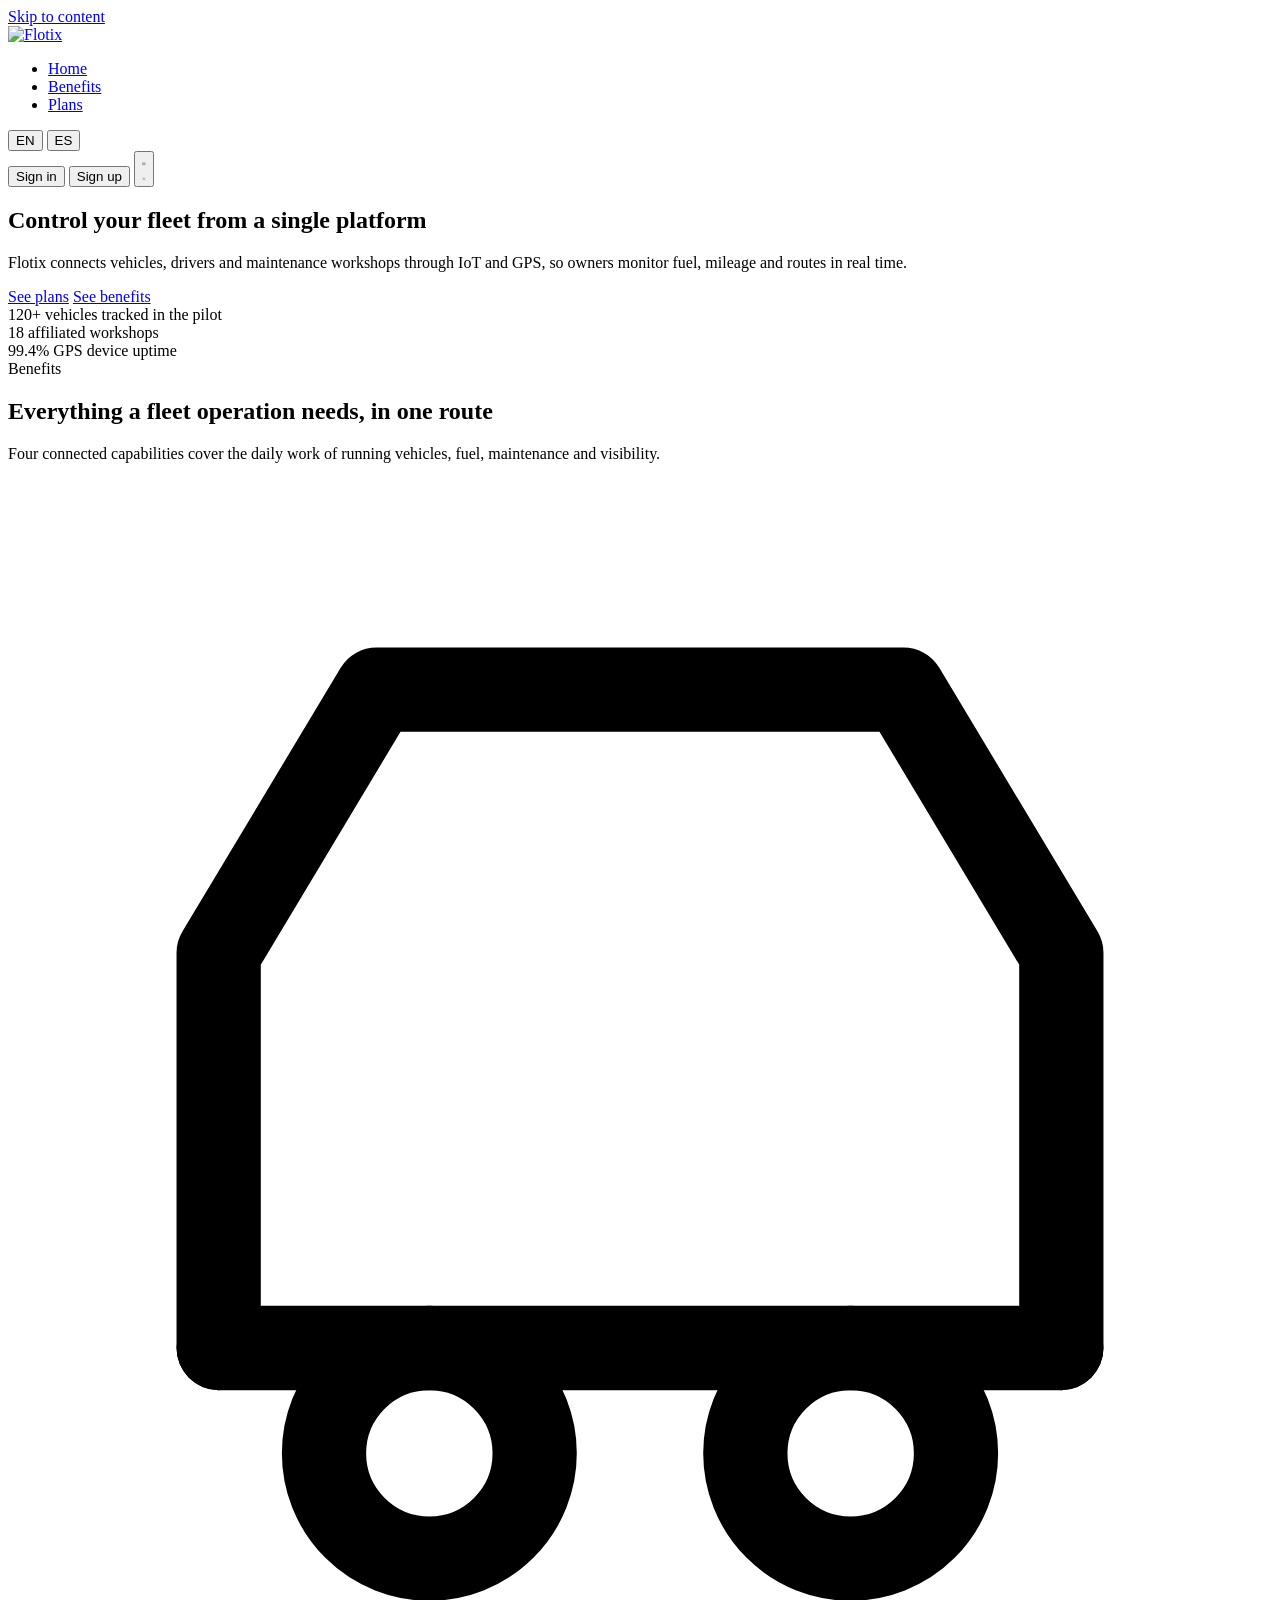
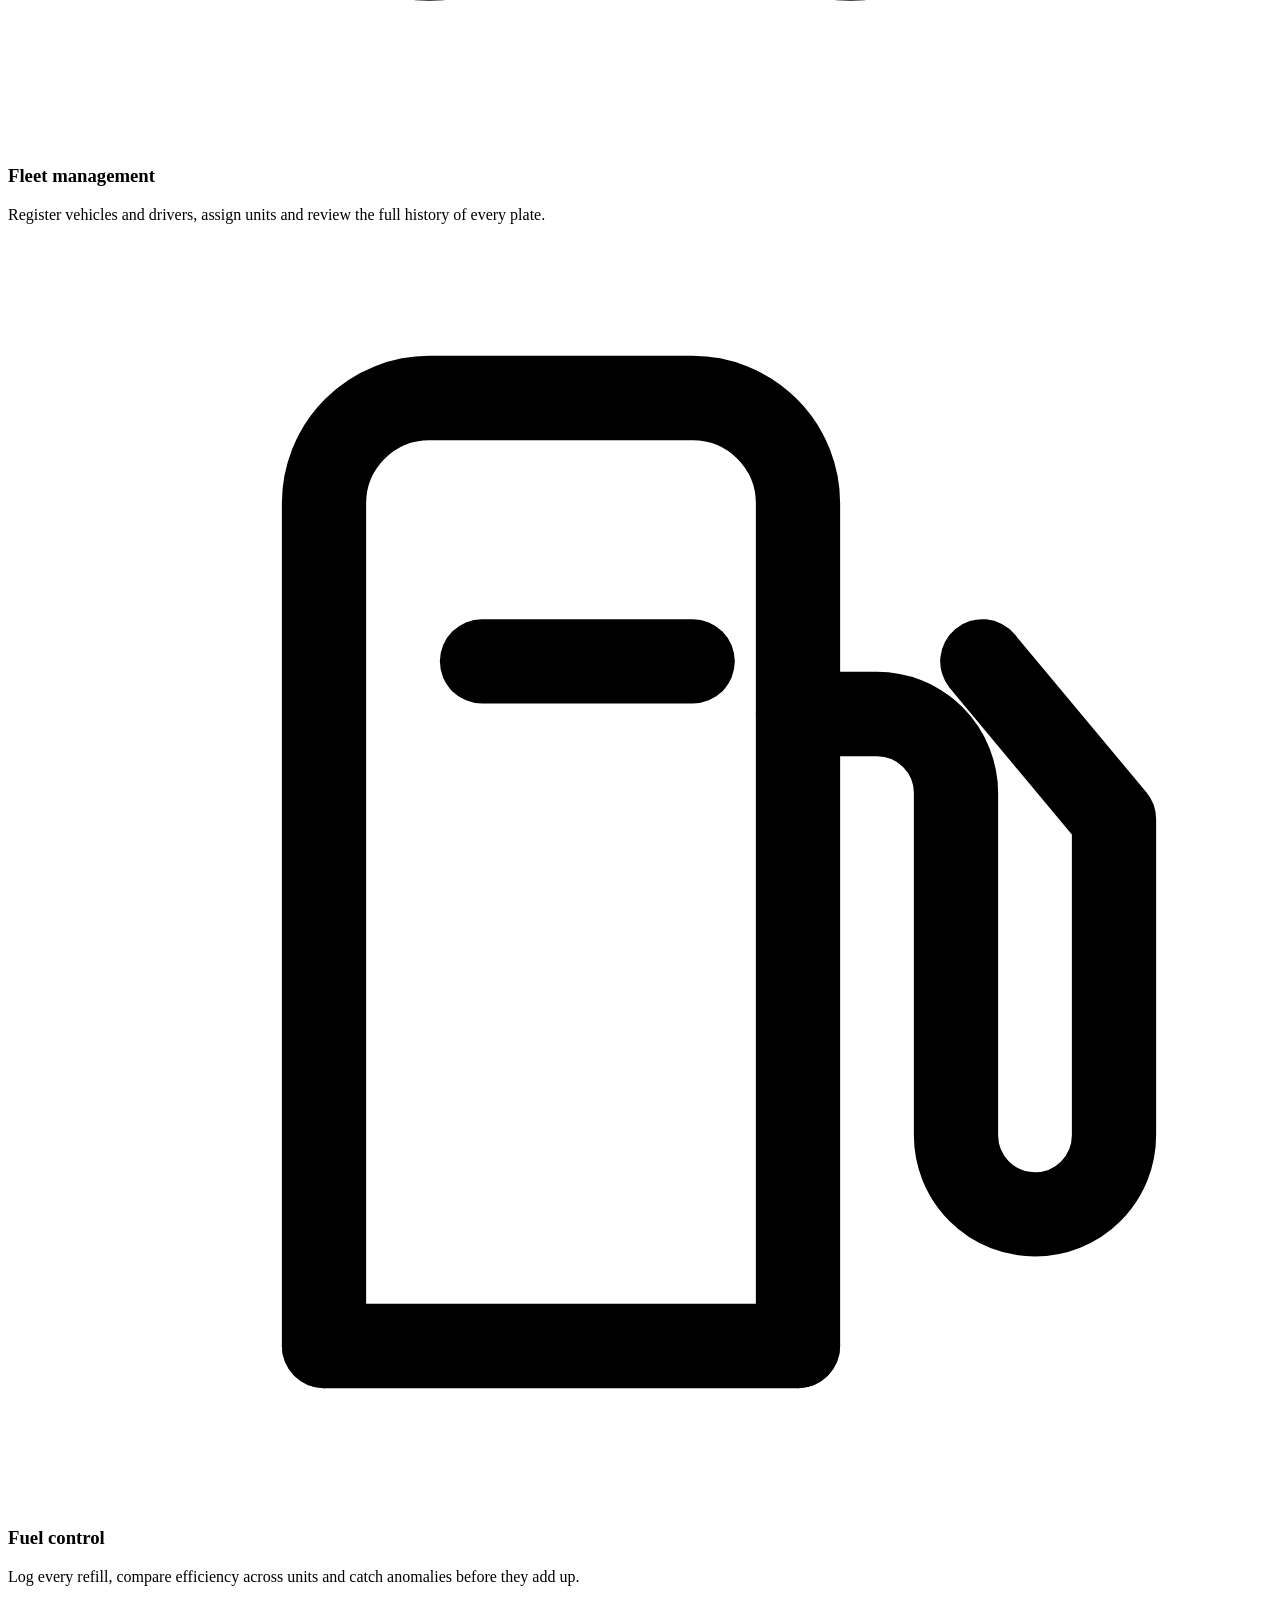
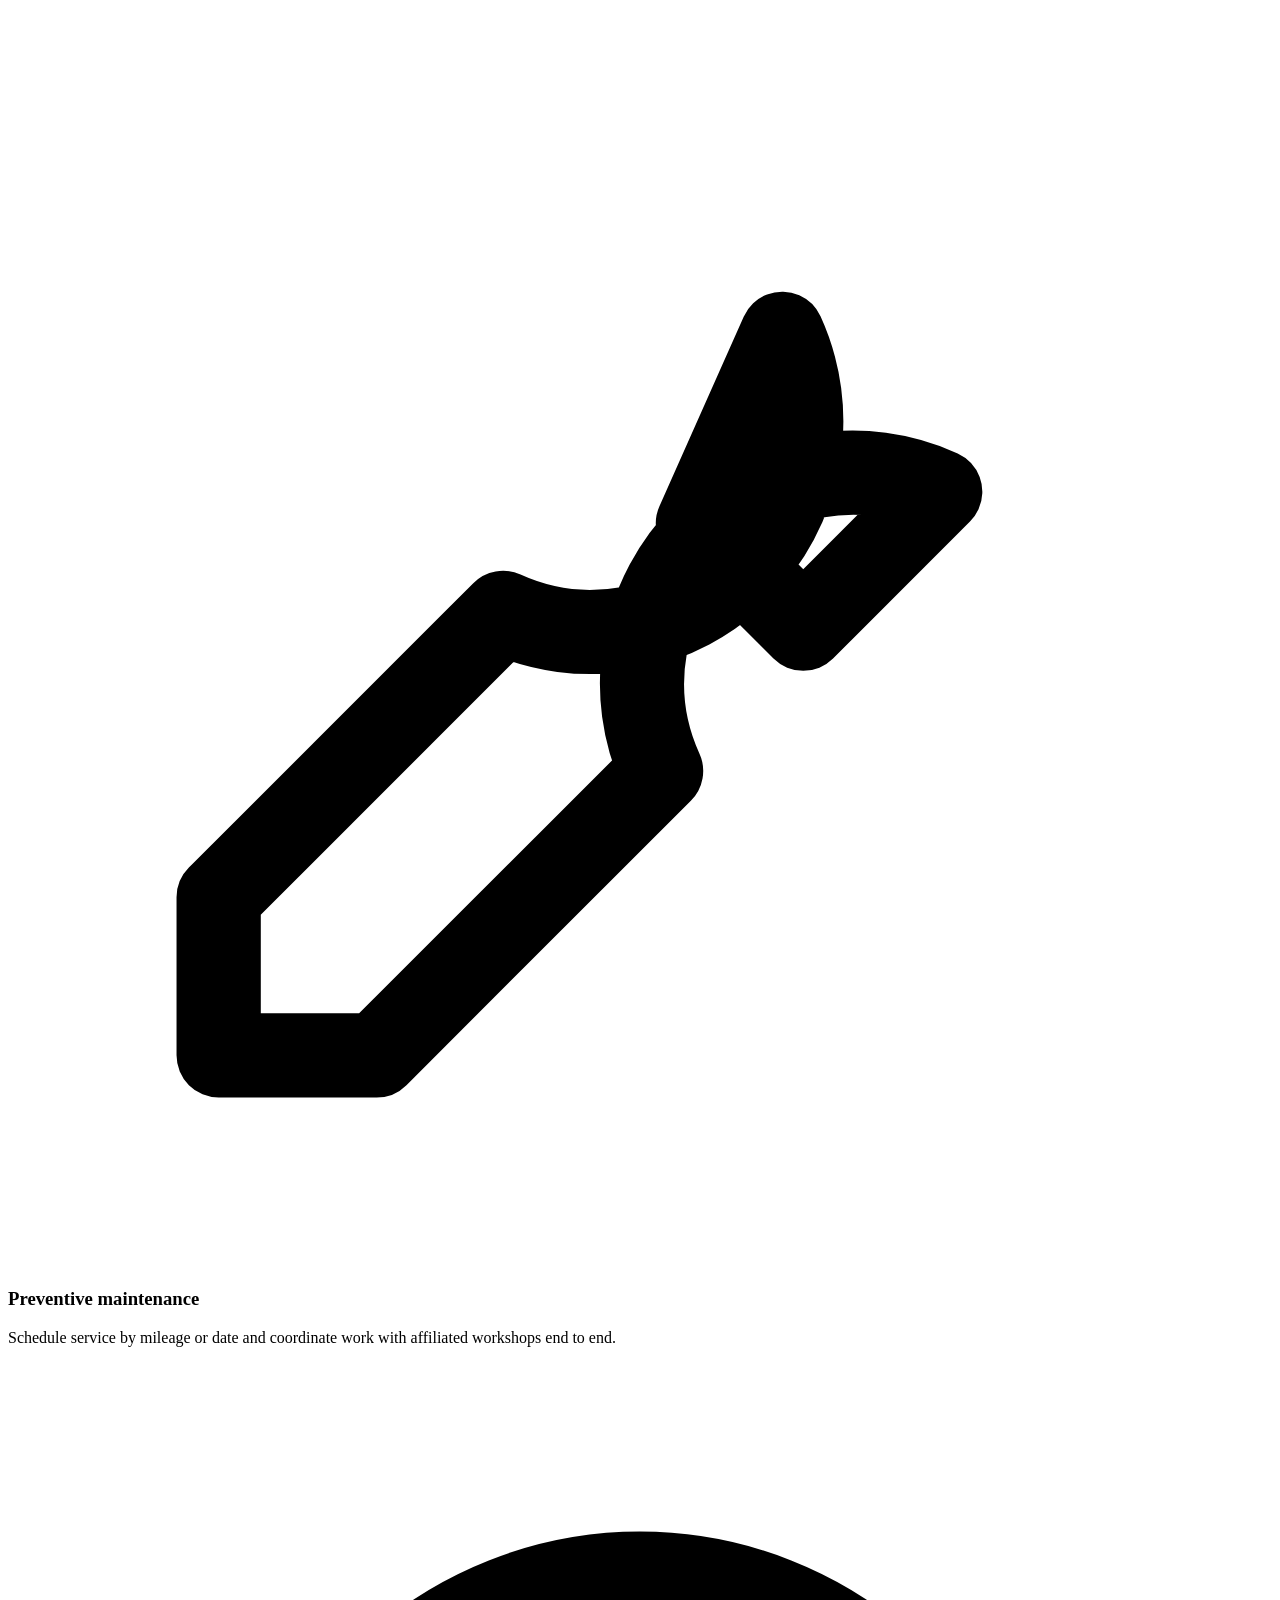
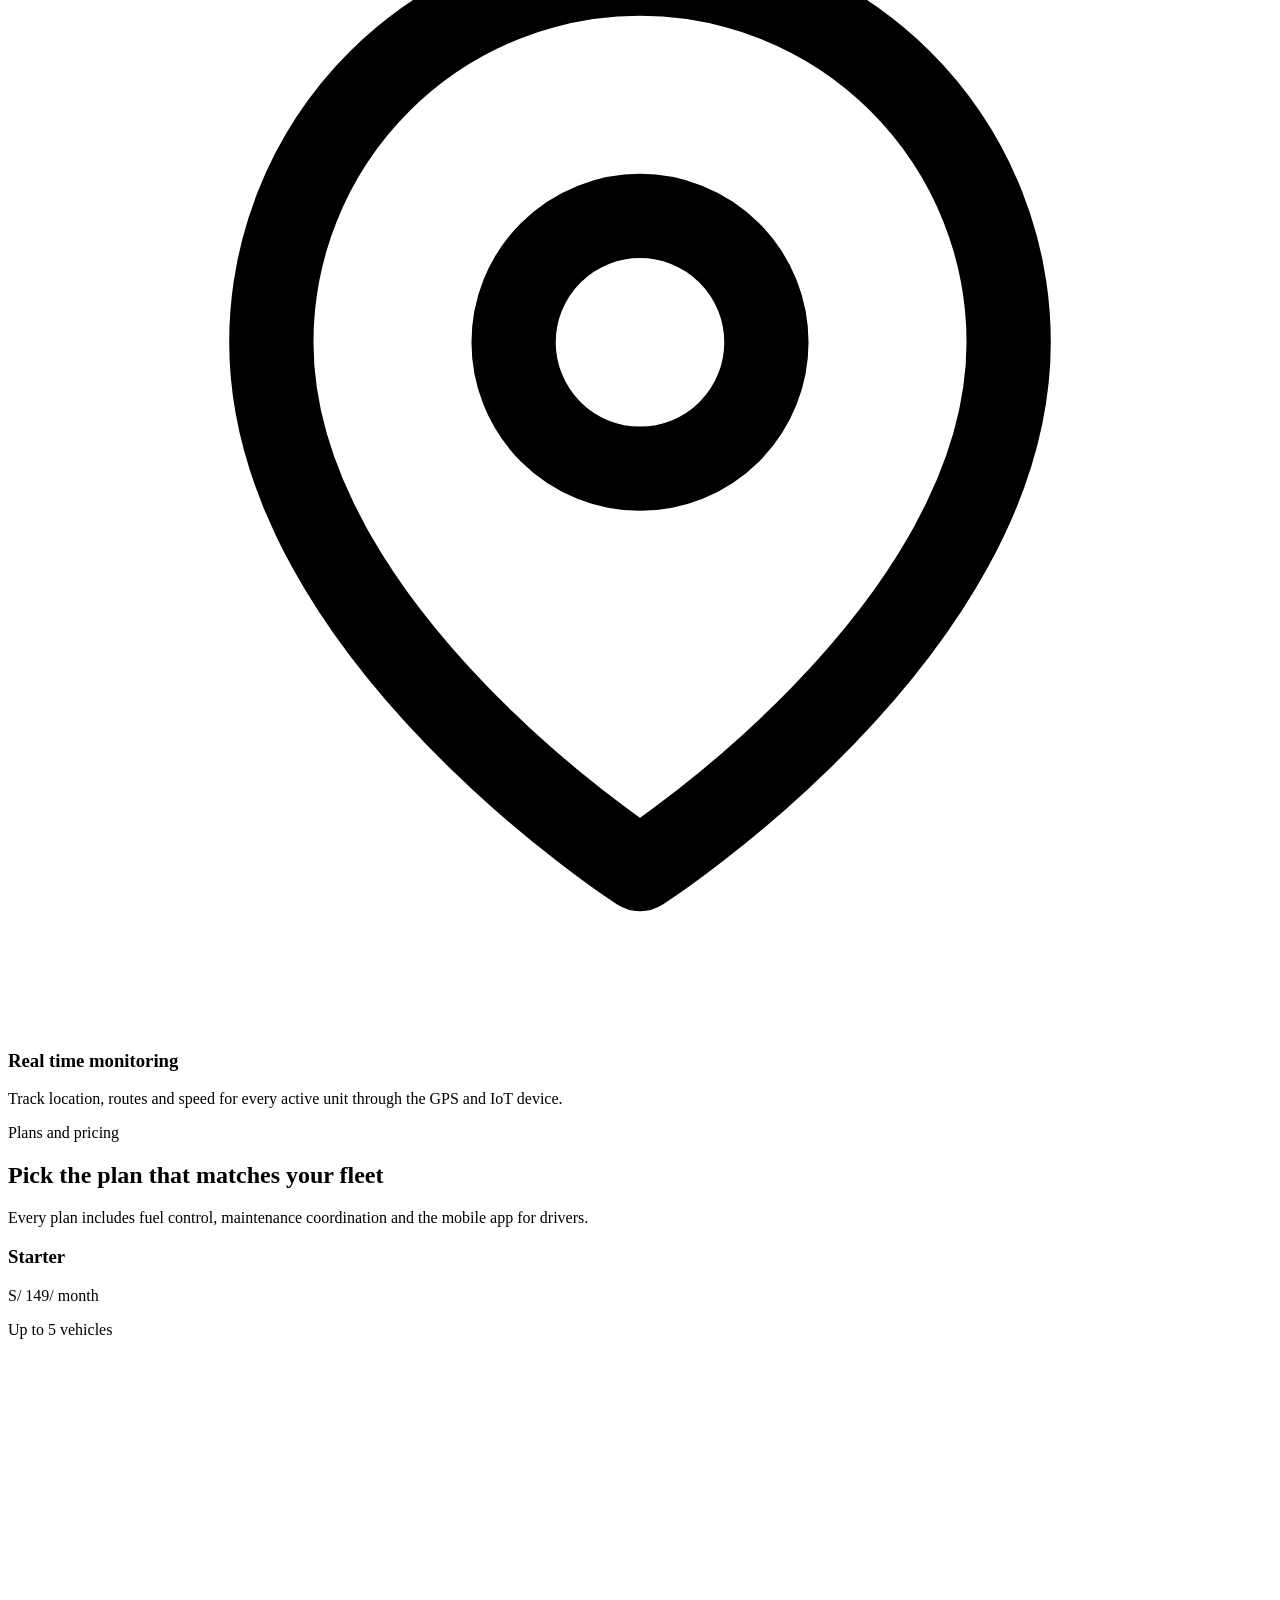
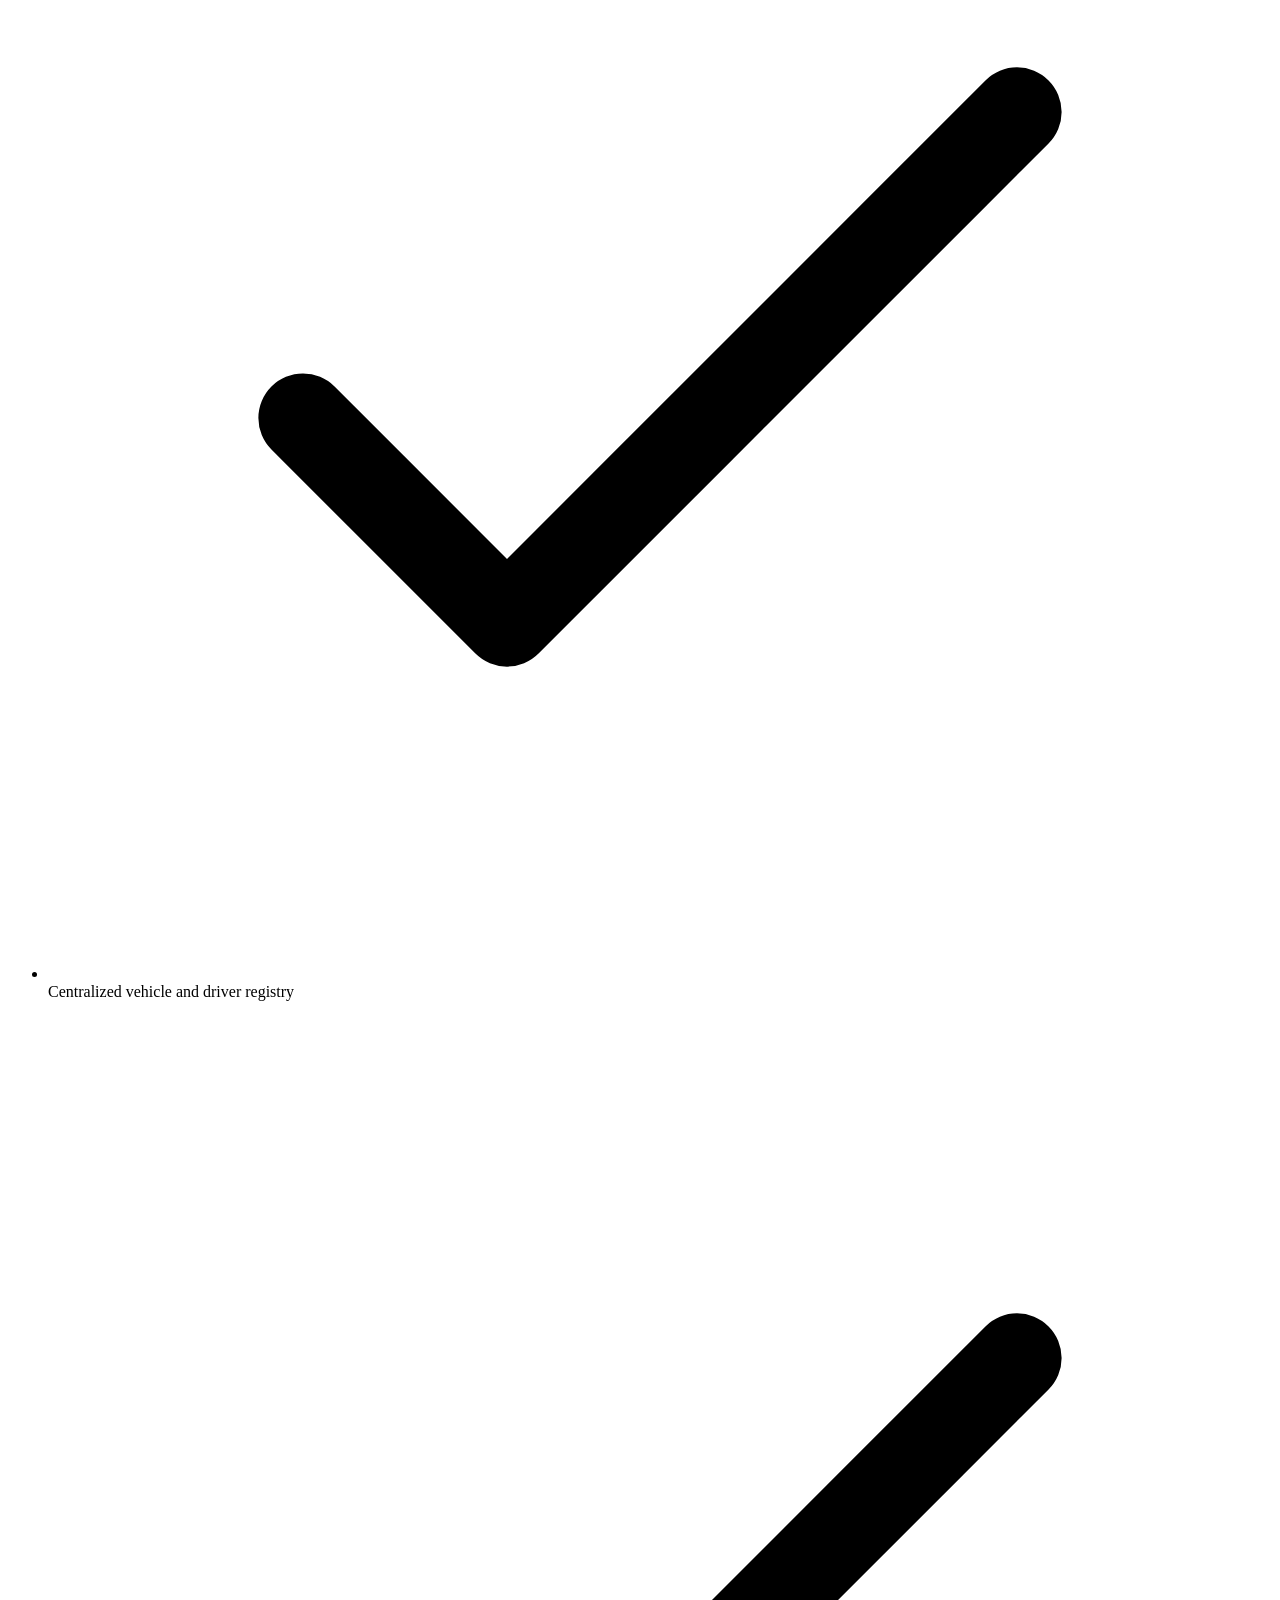
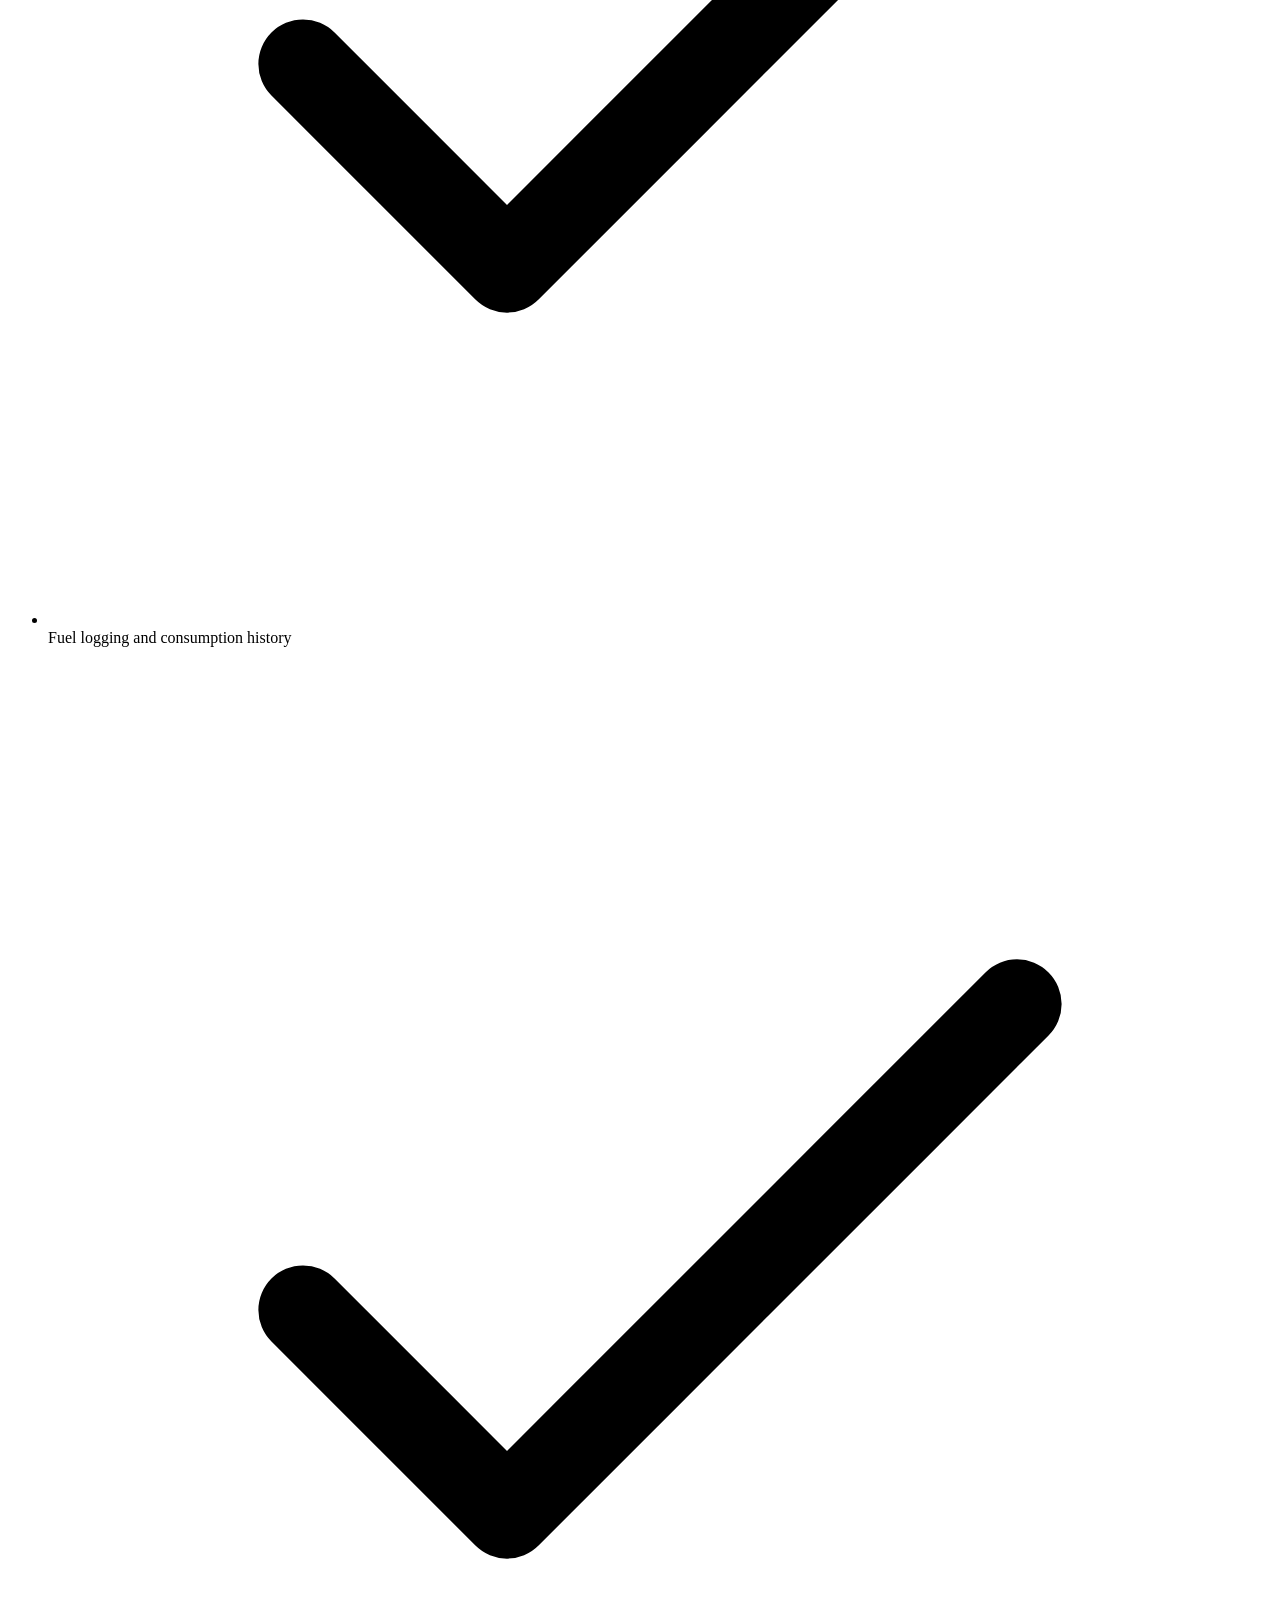
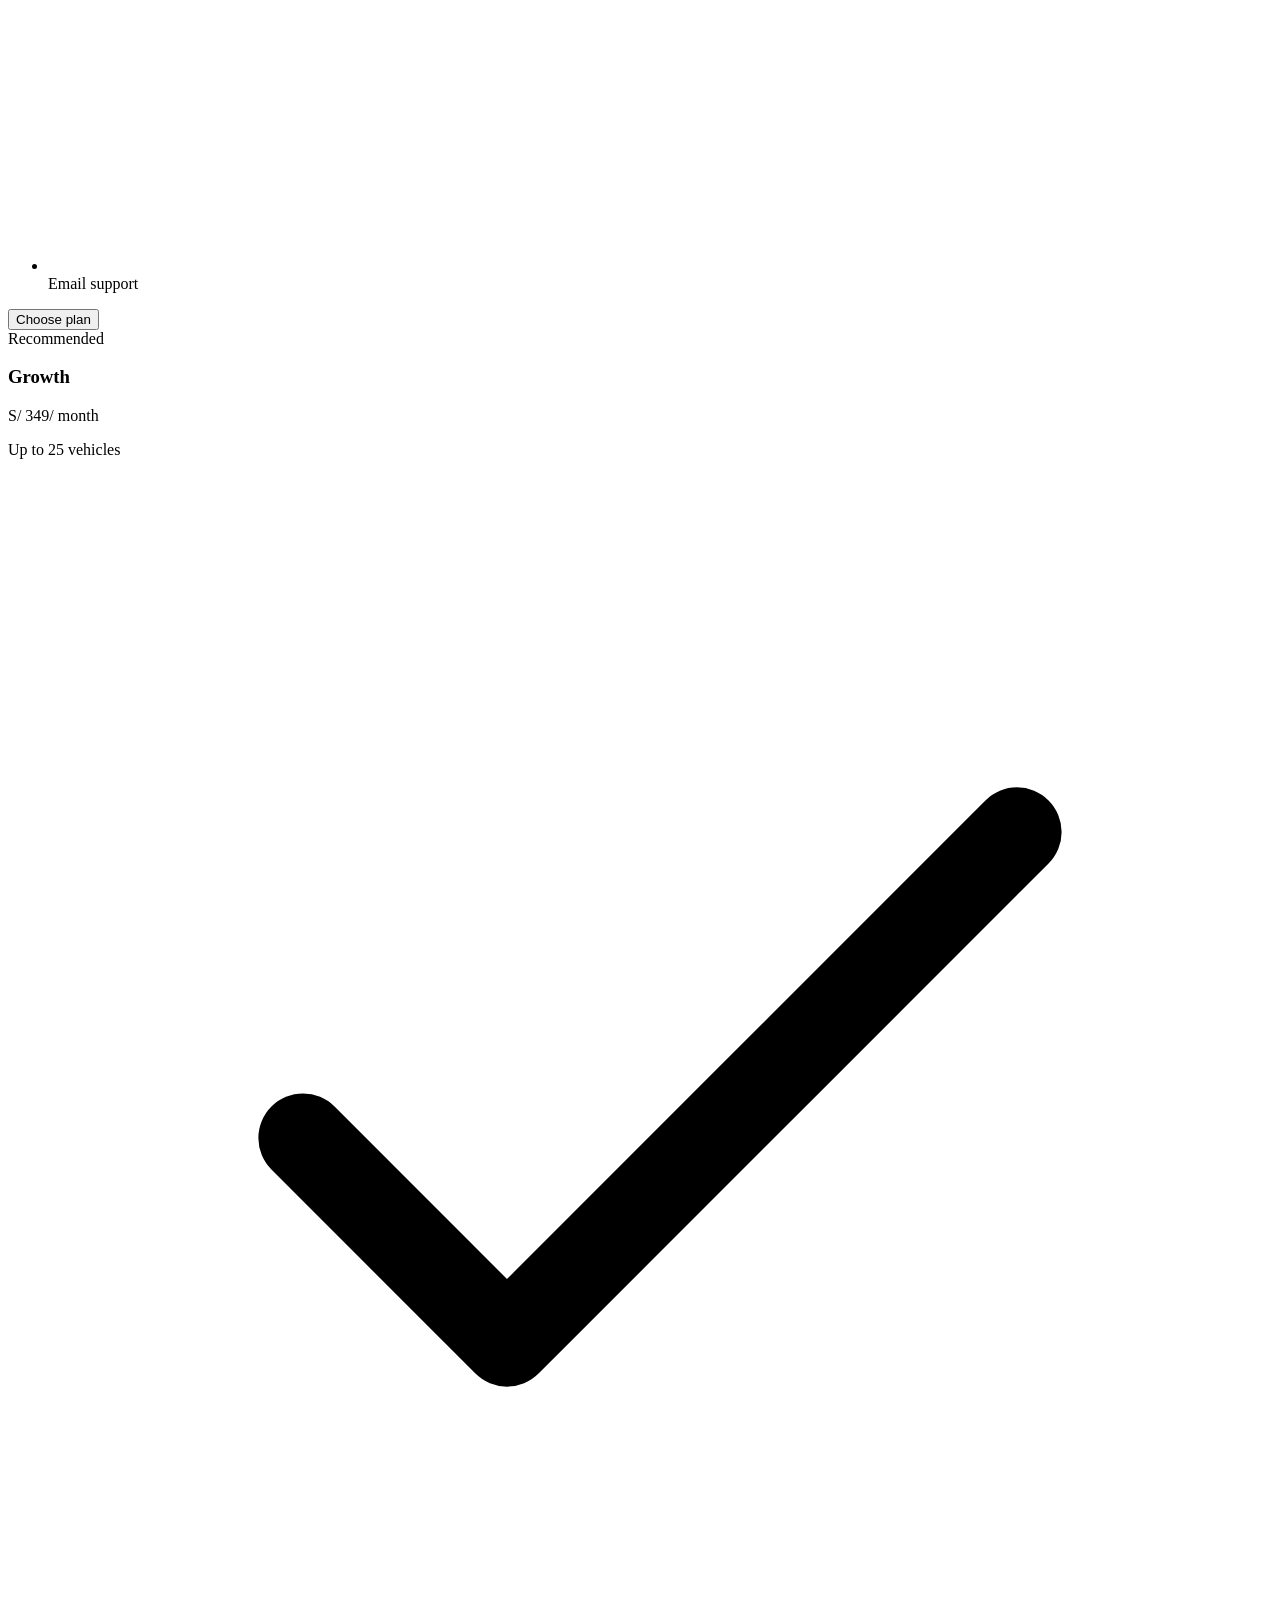
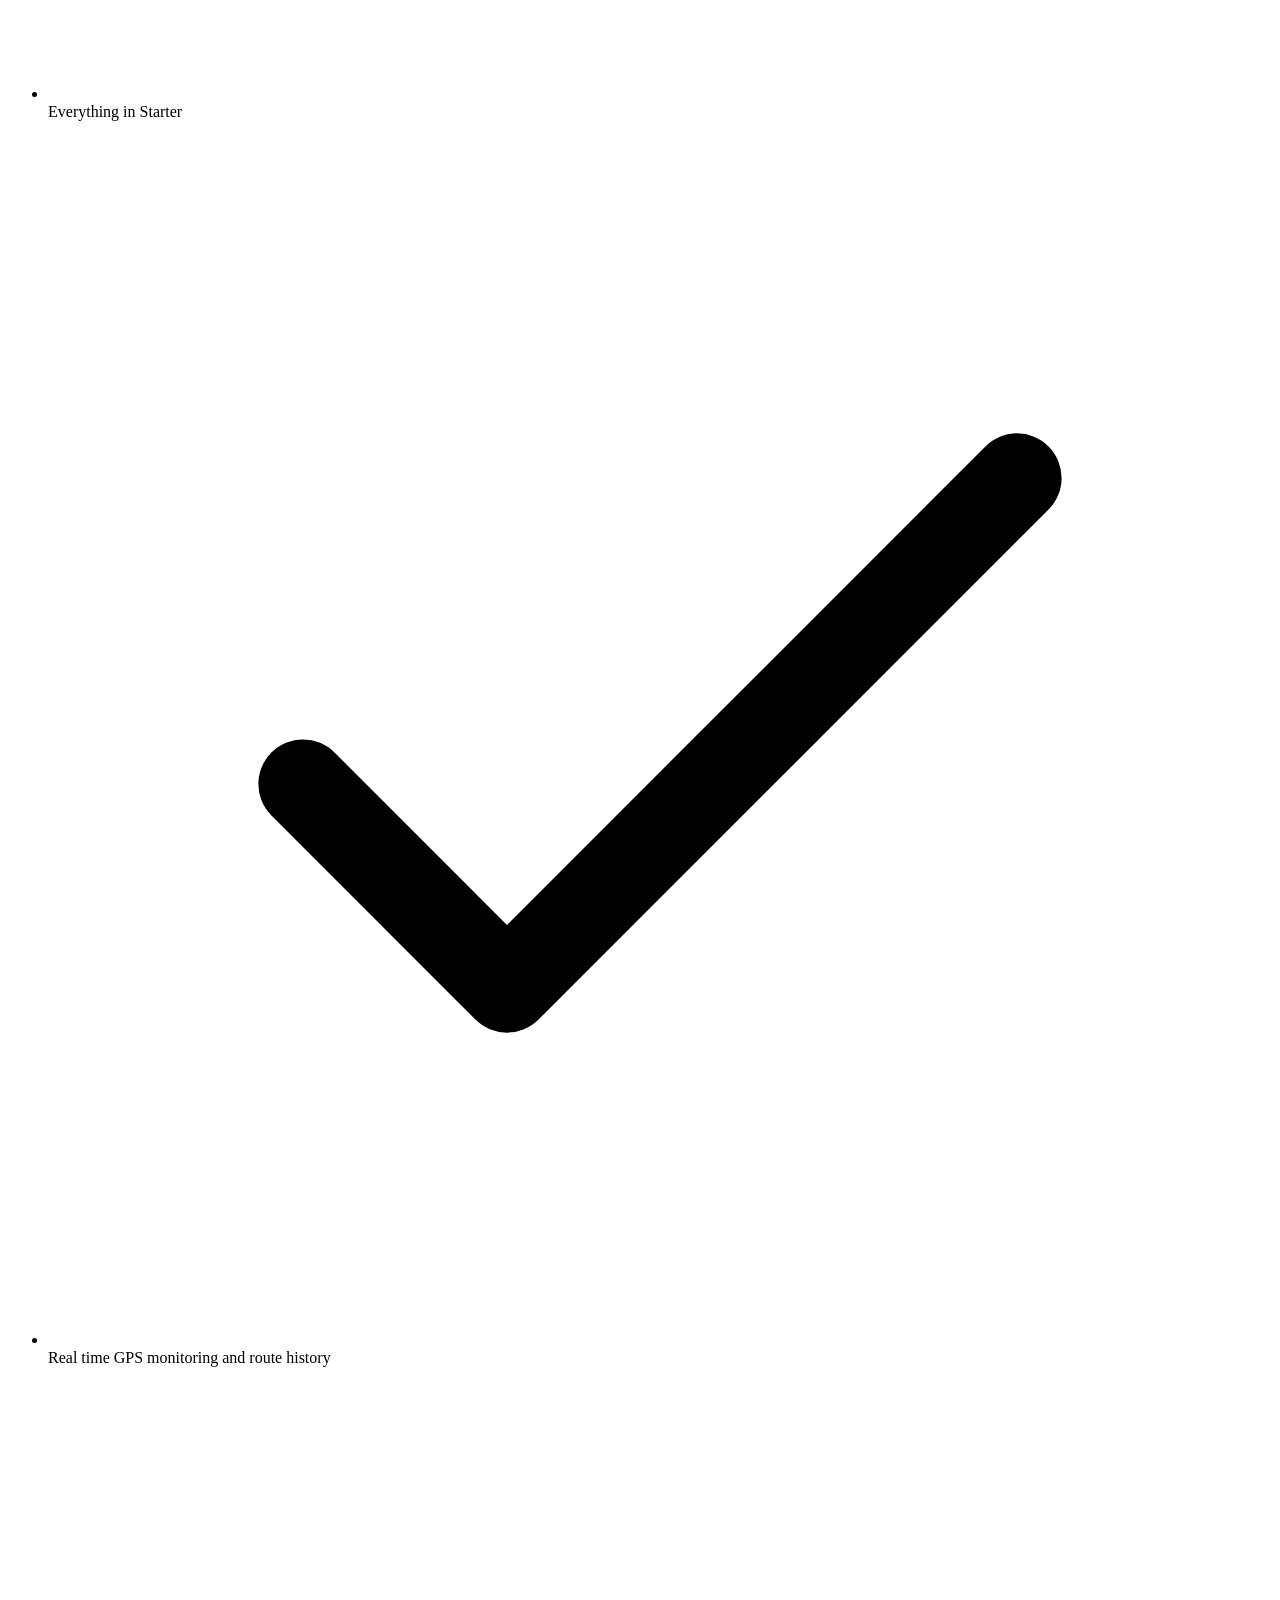
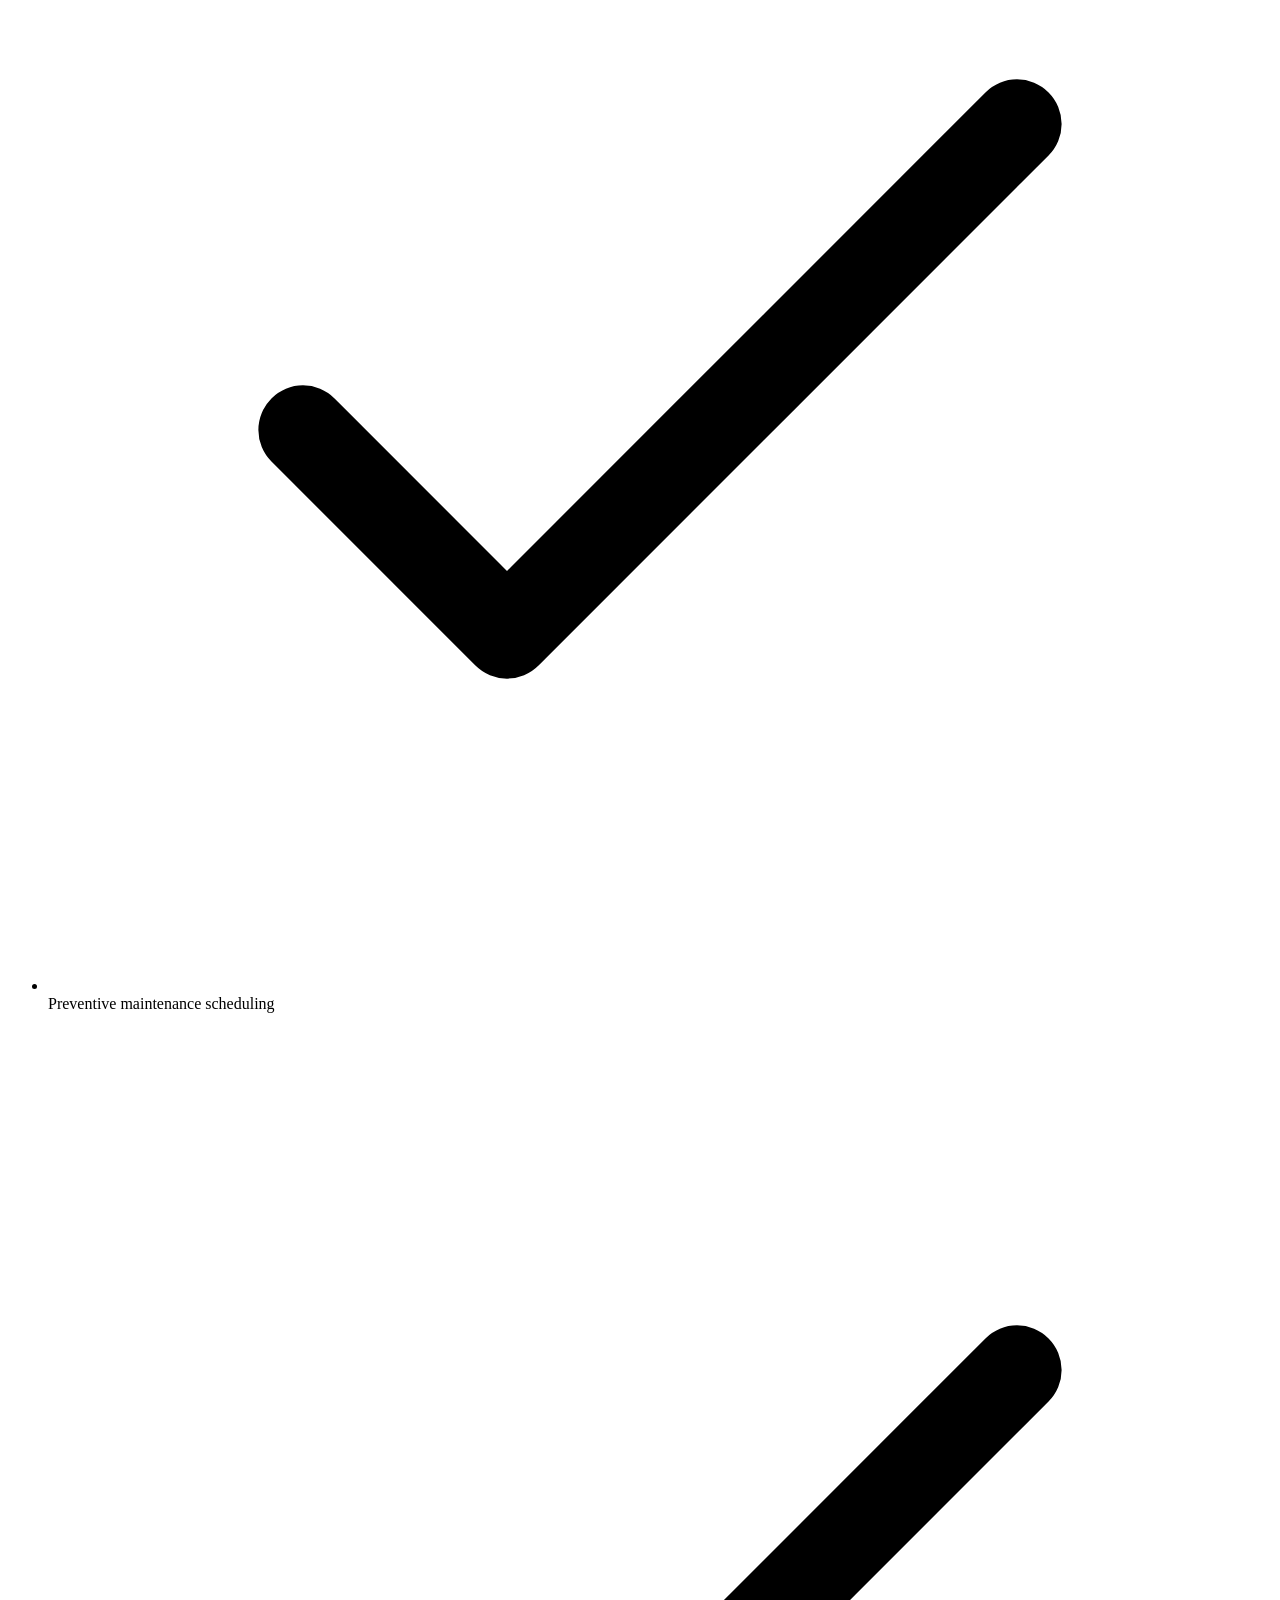
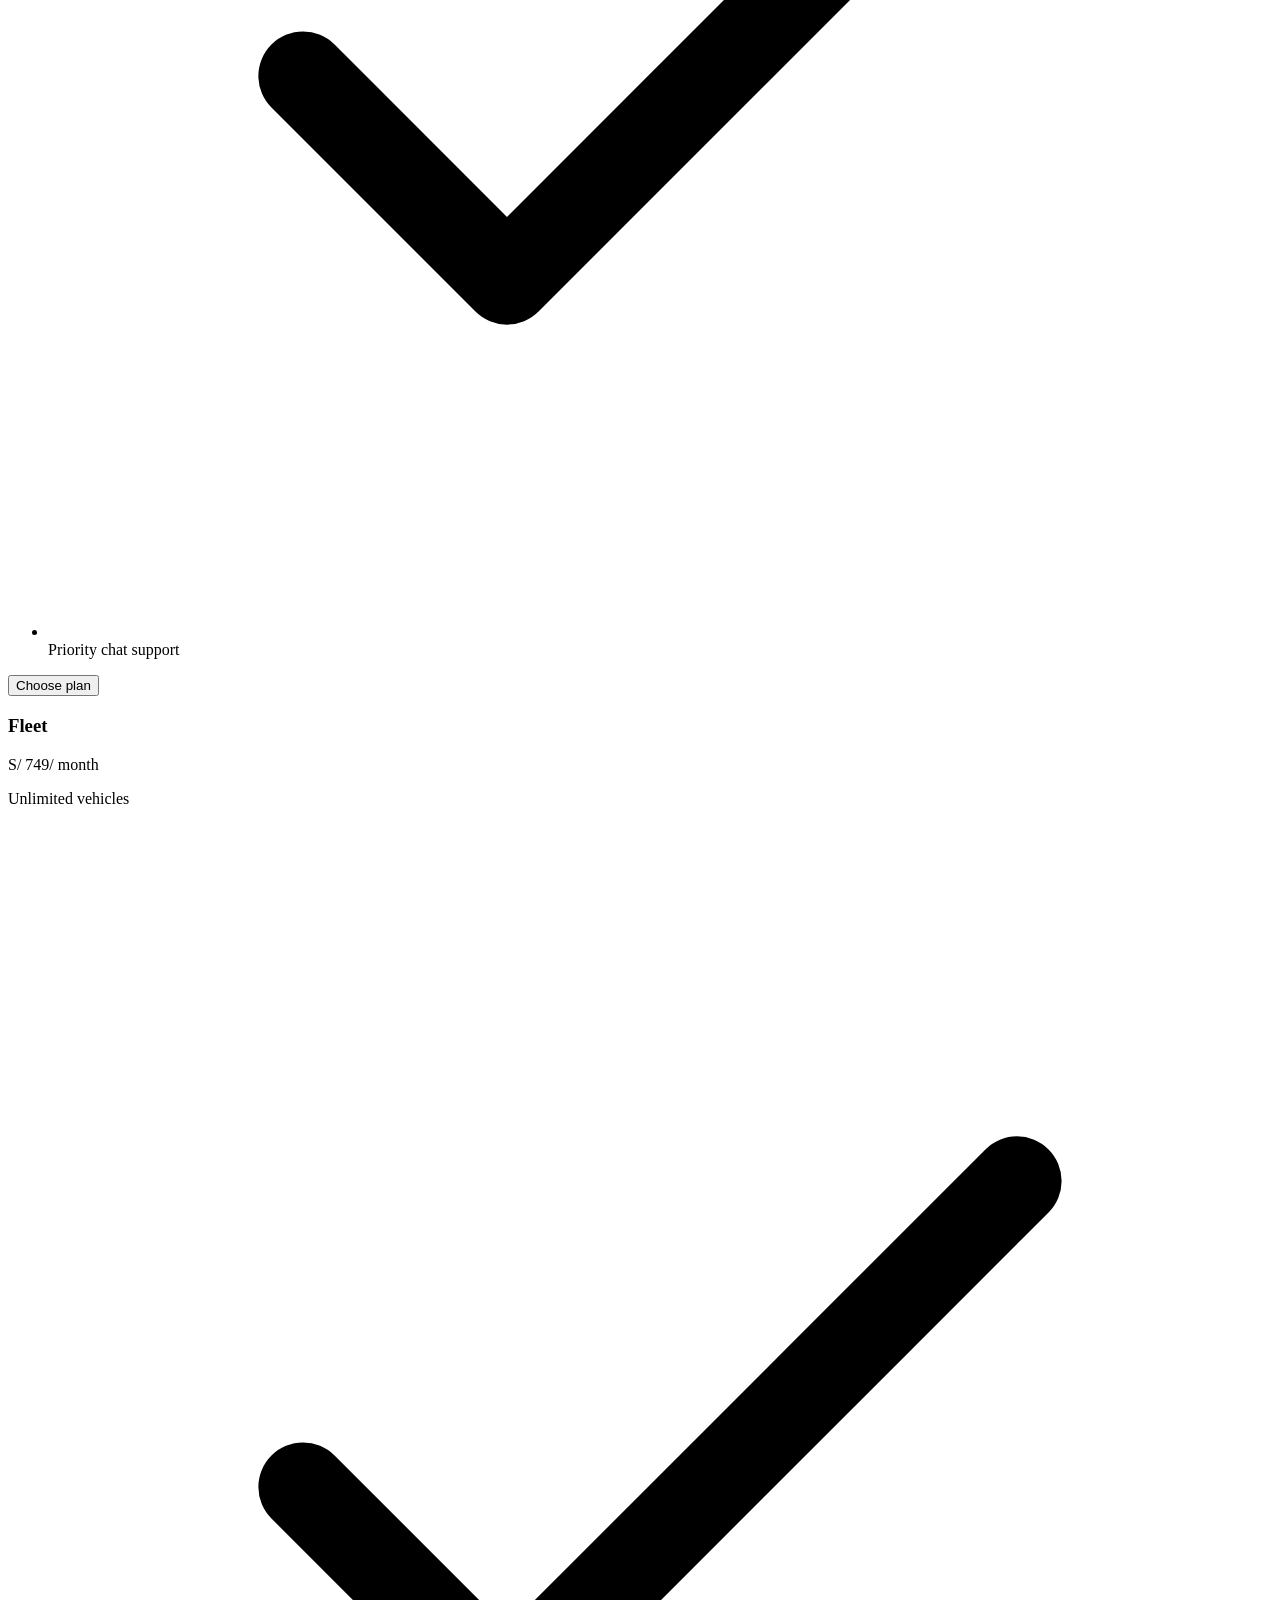
==== index.html @ 25bd9ac4 "feat(html): add file index.html" ====
<!DOCTYPE html>
<html lang="en">
<head>
<meta charset="UTF-8">
<meta name="viewport" content="width=device-width, initial-scale=1.0">
<title>Flotix</title>
<meta name="description" content="Flotix is a fleet management platform with real time GPS and IoT monitoring.">
<link rel="icon" type="image/png" href="images/favicon.png">
<link rel="stylesheet" href="https://fonts.googleapis.com/css2?family=Public+Sans:wght@400;700&display=swap">
<link rel="stylesheet" href="css/styles.css">
</head>
<body>

<a class="skip-link" href="#main-content" data-i18n="skip">Skip to content</a>

<header class="site-header">
  <div class="container">
    <a class="brand" href="#home">
      <img src="images/flotix-logo.png" alt="Flotix">
    </a>

    <nav class="primary-nav" id="primary-nav" aria-label="Primary">
      <ul>
        <li><a href="#home" data-i18n="nav.home">Home</a></li>
        <li><a href="#benefits" data-i18n="nav.benefits">Benefits</a></li>
        <li><a href="#plans" data-i18n="nav.plans">Plans</a></li>
      </ul>
    </nav>

    <div class="header-actions">
      <div class="lang-toggle" role="group" aria-label="Language selector">
        <button type="button" data-lang="en" aria-pressed="true">EN</button>
        <button type="button" data-lang="es" aria-pressed="false">ES</button>
      </div>
      <button type="button" class="btn btn-ghost desktop-only" data-i18n="nav.signIn">Sign in</button>
      <button type="button" class="btn btn-primary desktop-only" data-i18n="nav.signUp">Sign up</button>
      <button class="nav-toggle" type="button" aria-expanded="false" aria-controls="primary-nav" aria-label="Toggle navigation menu">
        <svg class="icon-menu" viewBox="0 0 24 24" fill="none" stroke="currentColor" stroke-width="1.75" stroke-linecap="round" aria-hidden="true"><path d="M3 6h18M3 12h18M3 18h18"/></svg>
        <svg class="icon-close" viewBox="0 0 24 24" fill="none" stroke="currentColor" stroke-width="1.75" stroke-linecap="round" aria-hidden="true"><path d="M5 5l14 14M19 5L5 19"/></svg>
      </button>
    </div>
  </div>
</header>

<main id="main-content">

  <!-- Inicio -->
  <section id="home" class="hero">
    <div class="container">
      <div class="hero-copy">
        <h1 data-i18n="hero.title">Control your fleet from a single platform</h1>
        <p class="hero-sub" data-i18n="hero.subtitle">Flotix connects vehicles, drivers and maintenance workshops through IoT and GPS, so owners monitor fuel, mileage and routes in real time.</p>
        <div class="hero-actions">
          <a class="btn btn-primary" href="#plans" data-i18n="hero.ctaPrimary">See plans</a>
          <a class="btn btn-ghost" href="#benefits" data-i18n="hero.ctaSecondary">See benefits</a>
        </div>
        <div class="hero-segments">
          <div>
            <span class="stat-num">120+</span>
            <span class="stat-label" data-i18n="hero.statVehicles">vehicles tracked in the pilot</span>
          </div>
          <div>
            <span class="stat-num">18</span>
            <span class="stat-label" data-i18n="hero.statWorkshops">affiliated workshops</span>
          </div>
          <div>
            <span class="stat-num">99.4%</span>
            <span class="stat-label" data-i18n="hero.statUptime">GPS device uptime</span>
          </div>
        </div>
      </div>
    </div>
  </section>

  <!-- Beneficios -->
  <section id="benefits" class="section-alt">
    <div class="container">
      <div class="section-head">
        <span class="kicker" data-i18n="benefits.kicker">Benefits</span>
        <h2 data-i18n="benefits.title">Everything a fleet operation needs, in one route</h2>
        <p data-i18n="benefits.subtitle">Four connected capabilities cover the daily work of running vehicles, fuel, maintenance and visibility.</p>
      </div>

      <div class="feature-row">
        <div class="feature-item">
          <span class="waypoint" aria-hidden="true"></span>
          <svg class="feature-icon" viewBox="0 0 24 24" fill="none" stroke="currentColor" stroke-width="1.6" stroke-linecap="round" stroke-linejoin="round" aria-hidden="true">
            <path d="M4 16.5V9l3-5h10l3 5v7.5"/><path d="M4 16.5h16"/><circle cx="8" cy="18.5" r="2"/><circle cx="16" cy="18.5" r="2"/>
          </svg>
          <h3 data-i18n="benefits.fleetTitle">Fleet management</h3>
          <p data-i18n="benefits.fleetBody">Register vehicles and drivers, assign units and review the full history of every plate.</p>
        </div>
        <div class="feature-item">
          <span class="waypoint" aria-hidden="true"></span>
          <svg class="feature-icon" viewBox="0 0 24 24" fill="none" stroke="currentColor" stroke-width="1.6" stroke-linecap="round" stroke-linejoin="round" aria-hidden="true">
            <path d="M6 21V5a2 2 0 0 1 2-2h5a2 2 0 0 1 2 2v16"/><path d="M6 21h9"/><path d="M15 9h1.5a1.5 1.5 0 0 1 1.5 1.5V17a1.5 1.5 0 0 0 3 0v-6l-2.5-3"/><path d="M9 8h4"/>
          </svg>
          <h3 data-i18n="benefits.fuelTitle">Fuel control</h3>
          <p data-i18n="benefits.fuelBody">Log every refill, compare efficiency across units and catch anomalies before they add up.</p>
        </div>
        <div class="feature-item">
          <span class="waypoint" aria-hidden="true"></span>
          <svg class="feature-icon" viewBox="0 0 24 24" fill="none" stroke="currentColor" stroke-width="1.6" stroke-linecap="round" stroke-linejoin="round" aria-hidden="true">
            <path d="M14.7 6.3a4 4 0 0 1-5.3 5.3L4 17v3h3l5.4-5.4a4 4 0 0 1 5.3-5.3l-2.6 2.6-2-2z"/>
          </svg>
          <h3 data-i18n="benefits.maintenanceTitle">Preventive maintenance</h3>
          <p data-i18n="benefits.maintenanceBody">Schedule service by mileage or date and coordinate work with affiliated workshops end to end.</p>
        </div>
        <div class="feature-item">
          <span class="waypoint" aria-hidden="true"></span>
          <svg class="feature-icon" viewBox="0 0 24 24" fill="none" stroke="currentColor" stroke-width="1.6" stroke-linecap="round" stroke-linejoin="round" aria-hidden="true">
            <path d="M12 21s-7-4.5-7-10a7 7 0 0 1 14 0c0 5.5-7 10-7 10z"/><circle cx="12" cy="11" r="2.4"/>
          </svg>
          <h3 data-i18n="benefits.monitoringTitle">Real time monitoring</h3>
          <p data-i18n="benefits.monitoringBody">Track location, routes and speed for every active unit through the GPS and IoT device.</p>
        </div>
      </div>
    </div>
  </section>

  <!-- Planes -->
  <section id="plans">
    <div class="container">
      <div class="section-head">
        <span class="kicker" data-i18n="plans.kicker">Plans and pricing</span>
        <h2 data-i18n="plans.title">Pick the plan that matches your fleet</h2>
        <p data-i18n="plans.subtitle">Every plan includes fuel control, maintenance coordination and the mobile app for drivers.</p>
      </div>

      <div class="plan-grid">
        <div class="plan-card">
          <h3 data-i18n="plans.starterName">Starter</h3>
          <p class="plan-price">S/ 149<span data-i18n="plans.perMonth">/ month</span></p>
          <p class="plan-fleet-size" data-i18n="plans.starterFleet">Up to 5 vehicles</p>
          <ul>
            <li><svg viewBox="0 0 24 24" fill="none" stroke="currentColor" stroke-width="1.75" stroke-linecap="round" stroke-linejoin="round" aria-hidden="true"><path d="M5 13l4 4L19 7"/></svg><span data-i18n="plans.starterFeature1">Centralized vehicle and driver registry</span></li>
            <li><svg viewBox="0 0 24 24" fill="none" stroke="currentColor" stroke-width="1.75" stroke-linecap="round" stroke-linejoin="round" aria-hidden="true"><path d="M5 13l4 4L19 7"/></svg><span data-i18n="plans.starterFeature2">Fuel logging and consumption history</span></li>
            <li><svg viewBox="0 0 24 24" fill="none" stroke="currentColor" stroke-width="1.75" stroke-linecap="round" stroke-linejoin="round" aria-hidden="true"><path d="M5 13l4 4L19 7"/></svg><span data-i18n="plans.starterFeature3">Email support</span></li>
          </ul>
          <button type="button" class="btn btn-outline btn-block" data-i18n="plans.ctaChoose">Choose plan</button>
        </div>

        <div class="plan-card is-recommended">
          <span class="plan-flag" data-i18n="plans.growthFlag">Recommended</span>
          <h3 data-i18n="plans.growthName">Growth</h3>
          <p class="plan-price">S/ 349<span data-i18n="plans.perMonth">/ month</span></p>
          <p class="plan-fleet-size" data-i18n="plans.growthFleet">Up to 25 vehicles</p>
          <ul>
            <li><svg viewBox="0 0 24 24" fill="none" stroke="currentColor" stroke-width="1.75" stroke-linecap="round" stroke-linejoin="round" aria-hidden="true"><path d="M5 13l4 4L19 7"/></svg><span data-i18n="plans.growthFeature1">Everything in Starter</span></li>
            <li><svg viewBox="0 0 24 24" fill="none" stroke="currentColor" stroke-width="1.75" stroke-linecap="round" stroke-linejoin="round" aria-hidden="true"><path d="M5 13l4 4L19 7"/></svg><span data-i18n="plans.growthFeature2">Real time GPS monitoring and route history</span></li>
            <li><svg viewBox="0 0 24 24" fill="none" stroke="currentColor" stroke-width="1.75" stroke-linecap="round" stroke-linejoin="round" aria-hidden="true"><path d="M5 13l4 4L19 7"/></svg><span data-i18n="plans.growthFeature3">Preventive maintenance scheduling</span></li>
            <li><svg viewBox="0 0 24 24" fill="none" stroke="currentColor" stroke-width="1.75" stroke-linecap="round" stroke-linejoin="round" aria-hidden="true"><path d="M5 13l4 4L19 7"/></svg><span data-i18n="plans.growthFeature4">Priority chat support</span></li>
          </ul>
          <button type="button" class="btn btn-primary btn-block" data-i18n="plans.ctaChoose">Choose plan</button>
        </div>

        <div class="plan-card">
          <h3 data-i18n="plans.fleetName">Fleet</h3>
          <p class="plan-price">S/ 749<span data-i18n="plans.perMonth">/ month</span></p>
          <p class="plan-fleet-size" data-i18n="plans.fleetFleet">Unlimited vehicles</p>
          <ul>
            <li><svg viewBox="0 0 24 24" fill="none" stroke="currentColor" stroke-width="1.75" stroke-linecap="round" stroke-linejoin="round" aria-hidden="true"><path d="M5 13l4 4L19 7"/></svg><span data-i18n="plans.fleetFeature1">Everything in Growth</span></li>
            <li><svg viewBox="0 0 24 24" fill="none" stroke="currentColor" stroke-width="1.75" stroke-linecap="round" stroke-linejoin="round" aria-hidden="true"><path d="M5 13l4 4L19 7"/></svg><span data-i18n="plans.fleetFeature2">Efficiency and comparison reports</span></li>
            <li><svg viewBox="0 0 24 24" fill="none" stroke="currentColor" stroke-width="1.75" stroke-linecap="round" stroke-linejoin="round" aria-hidden="true"><path d="M5 13l4 4L19 7"/></svg><span data-i18n="plans.fleetFeature3">Multiple administrator accounts</span></li>
            <li><svg viewBox="0 0 24 24" fill="none" stroke="currentColor" stroke-width="1.75" stroke-linecap="round" stroke-linejoin="round" aria-hidden="true"><path d="M5 13l4 4L19 7"/></svg><span data-i18n="plans.fleetFeature4">Dedicated account manager</span></li>
          </ul>
          <button type="button" class="btn btn-outline btn-block" data-i18n="plans.ctaChoose">Choose plan</button>
        </div>
      </div>
    </div>
  </section>

  <!-- Conoce al equipo (not in the main nav, reachable by scrolling only) -->
  <section id="team" class="premium-team">
    <div class="container">
      <h2 class="team-title-modern" data-i18n="team.title">Meet the team</h2>

      <div class="team-container">

        <div class="member-card" data-member="1">
          <div class="member-tabs">
            <button class="tab-btn active" data-tab="info" data-i18n="team.tabs.info">Info</button>
            <button class="tab-btn" data-tab="bio" data-i18n="team.tabs.bio">Bio</button>
          </div>
          <div class="member-avatar-ring"><img src="images/team/gonzalo.jpg" alt="Gonzalo Alexander Jaime Forcelledo"></div>
          <div class="member-content-pane active" data-pane="info">
            <span class="member-role-label" data-i18n="team.member1.role">Software Engineering</span>
            <h3 class="member-name-large">Gonzalo Alexander Jaime Forcelledo</h3>
            <span class="member-code">U202319329</span>
          </div>
          <div class="member-content-pane" data-pane="bio">
            <p class="bio-text" data-i18n="team.member1.bio">Working on Flotix as part of the Developers Team for the Web Applications course.</p>
          </div>
        </div>

        <div class="member-card" data-member="2">
          <div class="member-tabs">
            <button class="tab-btn active" data-tab="info" data-i18n="team.tabs.info">Info</button>
            <button class="tab-btn" data-tab="bio" data-i18n="team.tabs.bio">Bio</button>
          </div>
          <div class="member-avatar-ring"><img src="images/team/mauricio.jpg" alt="Mauricio Joao Ramirez Rodriguez"></div>
          <div class="member-content-pane active" data-pane="info">
            <span class="member-role-label" data-i18n="team.member2.role">Software Engineering</span>
            <h3 class="member-name-large">Mauricio Joao Ramirez Rodriguez</h3>
            <span class="member-code">U202218235</span>
          </div>
          <div class="member-content-pane" data-pane="bio">
            <p class="bio-text" data-i18n="team.member2.bio">Working on Flotix as part of the Developers Team for the Web Applications course.</p>
          </div>
        </div>

        <div class="member-card" data-member="3">
          <div class="member-tabs">
            <button class="tab-btn active" data-tab="info" data-i18n="team.tabs.info">Info</button>
            <button class="tab-btn" data-tab="bio" data-i18n="team.tabs.bio">Bio</button>
          </div>
          <div class="member-avatar-ring"><img src="images/team/joaquin.jpg" alt="Joaquin Andre Lechuga Aguilar"></div>
          <div class="member-content-pane active" data-pane="info">
            <span class="member-role-label" data-i18n="team.member3.role">Software Engineering</span>
            <h3 class="member-name-large">Joaquin Andre Lechuga Aguilar</h3>
            <span class="member-code">U202221619</span>
          </div>
          <div class="member-content-pane" data-pane="bio">
            <p class="bio-text" data-i18n="team.member3.bio">Working on Flotix as part of the Developers Team for the Web Applications course.</p>
          </div>
        </div>

        <div class="member-card" data-member="4">
          <div class="member-tabs">
            <button class="tab-btn active" data-tab="info" data-i18n="team.tabs.info">Info</button>
            <button class="tab-btn" data-tab="bio" data-i18n="team.tabs.bio">Bio</button>
          </div>
          <div class="member-avatar-ring"><img src="images/team/gustavo.jpg" alt="Gustavo Alonso Olivares Lao"></div>
          <div class="member-content-pane active" data-pane="info">
            <span class="member-role-label" data-i18n="team.member4.role">Software Engineering</span>
            <h3 class="member-name-large">Gustavo Alonso Olivares Lao</h3>
            <span class="member-code">U202216448</span>
          </div>
          <div class="member-content-pane" data-pane="bio">
            <p class="bio-text" data-i18n="team.member4.bio">Working on Flotix as part of the Developers Team for the Web Applications course.</p>
          </div>
        </div>

      </div>
    </div>
  </section>

</main>

<footer class="site-footer">
  <div class="container">
    <div class="footer-grid">
      <div class="footer-brand">
        <img src="images/flotix-logo-lockup.png" alt="Flotix — Tu flota, siempre bajo control">
        <p data-i18n="footer.blurb">Fleet management with real time IoT and GPS monitoring for owners, drivers and mechanic workshops.</p>
        <div class="social-links">
          <a href="#" class="social-link" aria-label="Facebook">
            <svg viewBox="0 0 24 24" fill="none" stroke="currentColor" stroke-width="1.6" stroke-linecap="round" stroke-linejoin="round" aria-hidden="true">
              <path d="M15 8.5h-2a1.5 1.5 0 0 0-1.5 1.5v2h3.3l-.4 3H11.5V21h-3v-6H6.5v-3H8.5V9.5A4 4 0 0 1 12.5 5.5H15z"/>
            </svg>
          </a>
          <a href="#" class="social-link" aria-label="Instagram">
            <svg viewBox="0 0 24 24" fill="none" stroke="currentColor" stroke-width="1.6" stroke-linecap="round" stroke-linejoin="round" aria-hidden="true">
              <rect x="3.5" y="3.5" width="17" height="17" rx="4.5"/>
              <circle cx="12" cy="12" r="4"/>
              <circle cx="16.7" cy="7.3" r="0.9" fill="currentColor" stroke="none"/>
            </svg>
          </a>
          <a href="#" class="social-link" aria-label="TikTok">
            <svg viewBox="0 0 24 24" fill="none" stroke="currentColor" stroke-width="1.6" stroke-linecap="round" stroke-linejoin="round" aria-hidden="true">
              <path d="M14 4v10.2a2.9 2.9 0 1 1-2.4-2.86"/>
              <path d="M14 4c.4 2 2 3.6 4 4"/>
            </svg>
          </a>
        </div>
      </div>

      <div class="footer-col">
        <h4 data-i18n="footer.navTitle">Platform</h4>
        <ul>
          <li><a href="#benefits" data-i18n="nav.benefits">Benefits</a></li>
          <li><a href="#plans" data-i18n="nav.plans">Plans</a></li>
        </ul>
      </div>

      <div class="footer-col">
        <h4 data-i18n="footer.companyTitle">Company</h4>
        <ul>
          <li><a href="#home" data-i18n="nav.home">Home</a></li>
          <li><a href="terms.html" data-i18n="footer.terms">Terms and conditions</a></li>
        </ul>
      </div>
    </div>

    <div class="footer-bottom">
      <span>&copy; 2026 Flotix. <span data-i18n="footer.rights">All rights reserved.</span></span>
    </div>
  </div>
</footer>

<script src="js/main.js"></script>
</body>
</html>
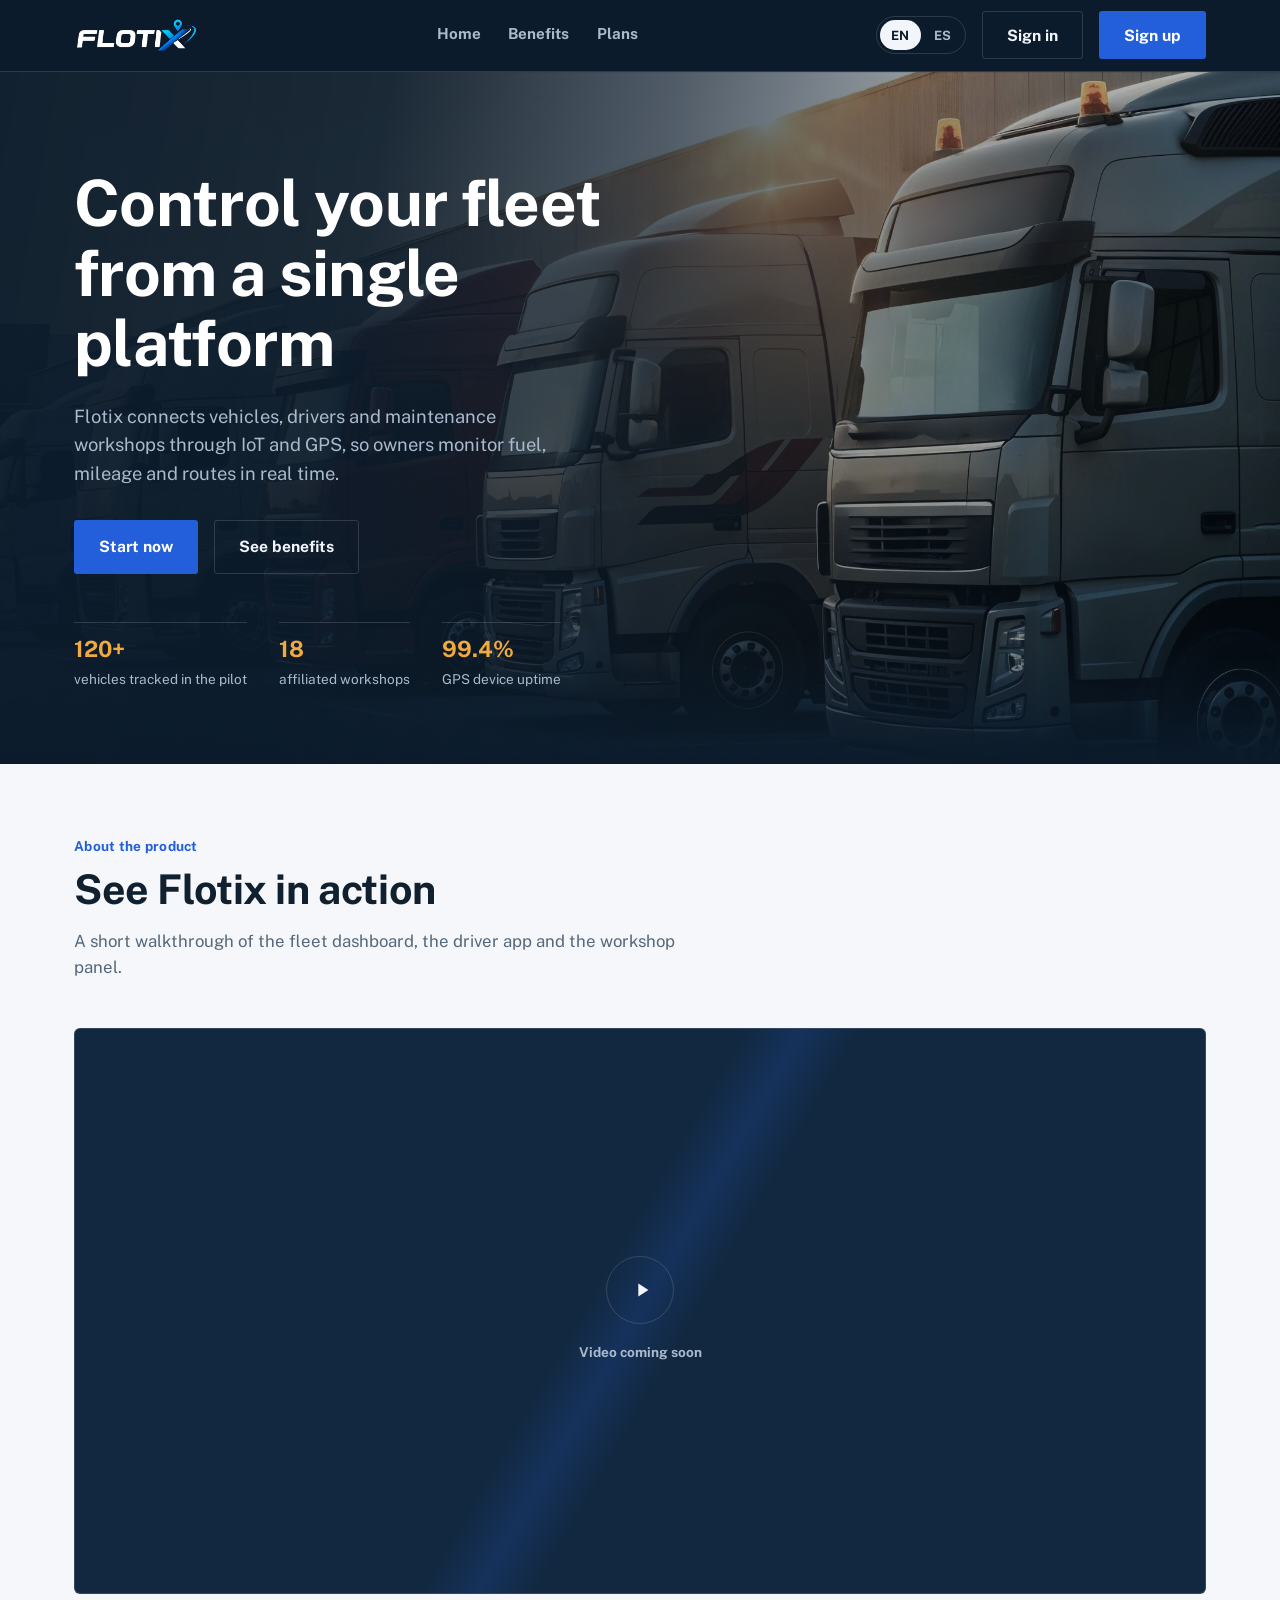
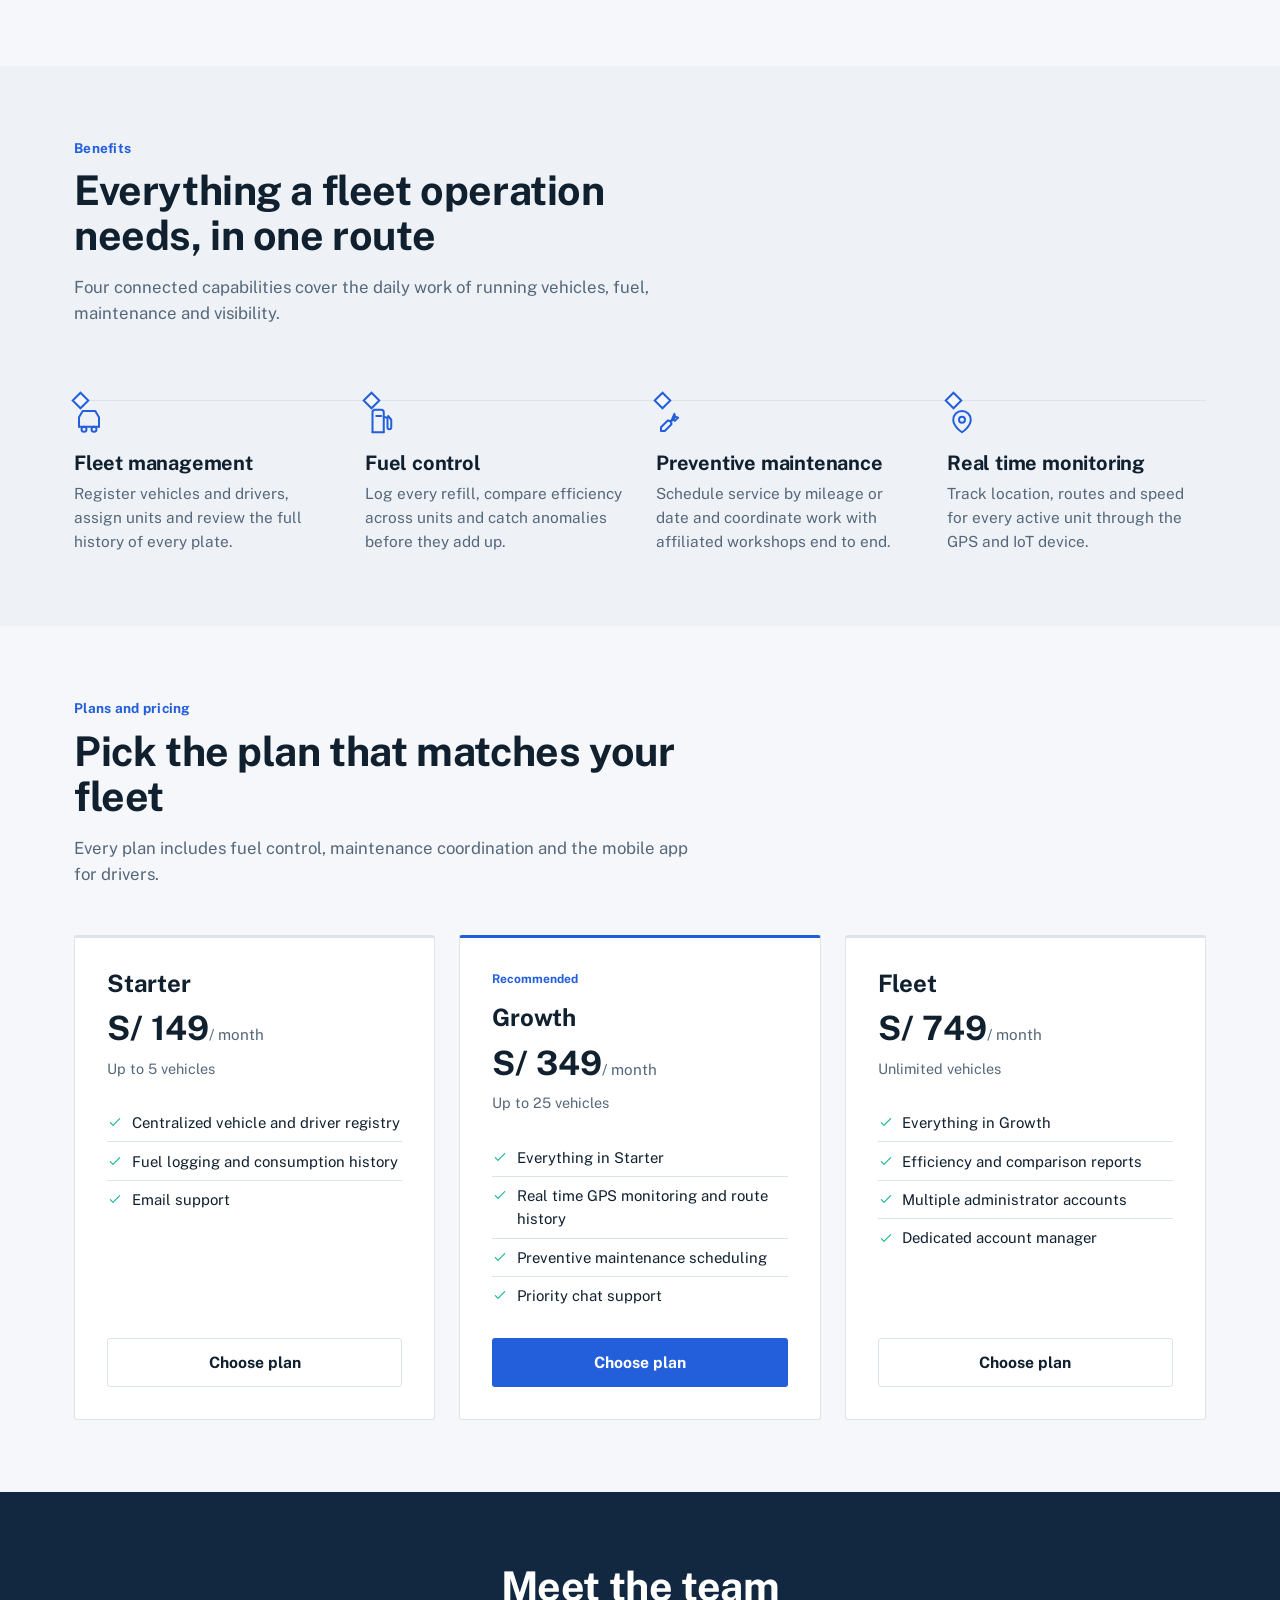
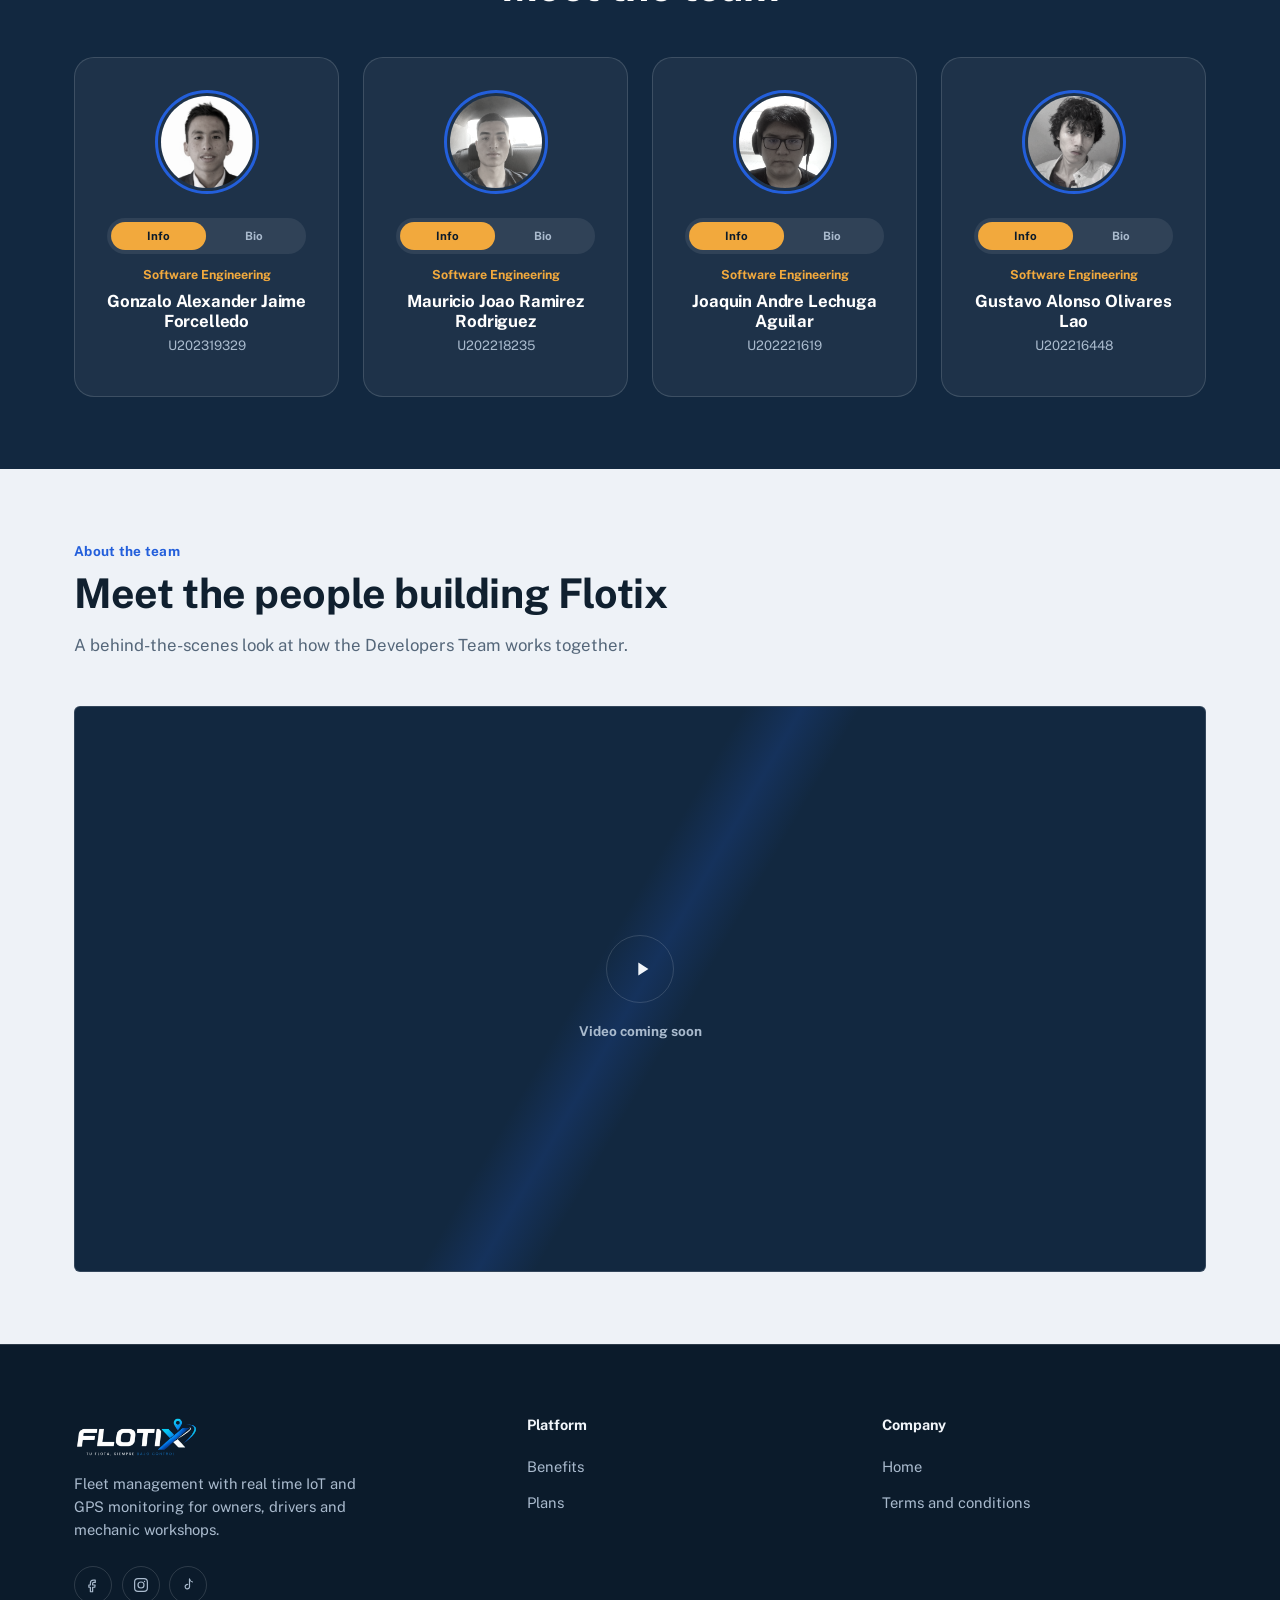
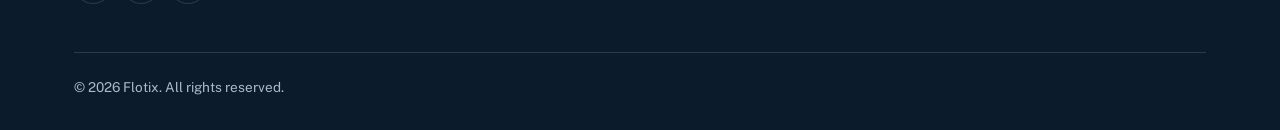
==== commit 42570382: "feat(tb1): update about the team and about the product" ====
--- a/index.html
+++ b/index.html
@@ -72,6 +72,25 @@
     </div>
   </section>
 
+  <!-- About the Product -->
+  <section id="about-product">
+    <div class="container">
+      <div class="section-head">
+        <span class="kicker" data-i18n="aboutProduct.kicker">About the product</span>
+        <h2 data-i18n="aboutProduct.title">See Flotix in action</h2>
+        <p data-i18n="aboutProduct.subtitle">A short walkthrough of the fleet dashboard, the driver app and the workshop panel.</p>
+      </div>
+      <div class="video-frame">
+        <div class="video-placeholder">
+          <span class="play-ring" aria-hidden="true">
+            <svg viewBox="0 0 24 24" fill="currentColor" aria-hidden="true"><path d="M8 5v14l11-7z"/></svg>
+          </span>
+          <span class="note" data-i18n="aboutProduct.comingSoon">Video coming soon</span>
+        </div>
+      </div>
+    </div>
+  </section>
+
   <!-- Beneficios -->
   <section id="benefits" class="section-alt">
     <div class="container">
@@ -241,6 +260,25 @@
           </div>
         </div>
 
+      </div>
+    </div>
+  </section>
+
+  <!-- About the Team -->
+  <section id="about-team" class="section-alt">
+    <div class="container">
+      <div class="section-head">
+        <span class="kicker" data-i18n="aboutTeam.kicker">About the team</span>
+        <h2 data-i18n="aboutTeam.title">Meet the people building Flotix</h2>
+        <p data-i18n="aboutTeam.subtitle">A behind-the-scenes look at how the Developers Team works together.</p>
+      </div>
+      <div class="video-frame">
+        <div class="video-placeholder">
+          <span class="play-ring" aria-hidden="true">
+            <svg viewBox="0 0 24 24" fill="currentColor" aria-hidden="true"><path d="M8 5v14l11-7z"/></svg>
+          </span>
+          <span class="note" data-i18n="aboutTeam.comingSoon">Video coming soon</span>
+        </div>
       </div>
     </div>
   </section>
--- a/css/styles.css
+++ b/css/styles.css
@@ -0,0 +1,916 @@
+
+@font-face {
+  font-family: "Araboto";
+  font-weight: 400;
+  font-style: normal;
+  src:
+    local("Araboto Regular"),
+    local("Araboto-Regular"),
+    url("fonts/Araboto-Regular.woff2") format("woff2");
+  font-display: swap;
+}
+
+@font-face {
+  font-family: "Araboto";
+  font-weight: 700;
+  font-style: normal;
+  src:
+    local("Araboto Bold"),
+    local("Araboto-Bold"),
+    url("fonts/Araboto-Bold.woff2") format("woff2");
+  font-display: swap;
+}
+
+:root {
+  --color-ink: #10202f;
+  --color-muted: #55677a;
+  --color-surface: #f5f7fa;
+  --color-surface-alt: #ffffff;
+  --color-surface-tint: #eef2f7;
+  --color-night: #0b1b2b;
+  --color-night-alt: #122840;
+  --color-route: #235fdb;
+  --color-route-dark: #1a48ac;
+  --color-route-light: #dde8fc;
+  --color-pace: #17b893;
+  --color-pace-light: #dcf5ee;
+  --color-fuel: #f2a93d;
+  --color-line: #dce3ea;
+  --color-line-night: rgba(255, 255, 255, 0.14);
+  --color-on-night: #f2f6fb;
+  --color-on-night-muted: #a9bacd;
+
+  --font-base:
+    "Araboto", "Public Sans", -apple-system, BlinkMacSystemFont, "Segoe UI",
+    sans-serif;
+
+  --content-width: 1180px;
+  --radius-sm: 3px;
+  --radius-md: 6px;
+  --space-1: 0.5rem;
+  --space-2: 1rem;
+  --space-3: 1.5rem;
+  --space-4: 2rem;
+  --space-5: 3rem;
+  --space-6: 4.5rem;
+  --space-7: 6rem;
+}
+
+*,
+*::before,
+*::after {
+  box-sizing: border-box;
+}
+html {
+  scroll-behavior: smooth;
+}
+
+@media (prefers-reduced-motion: reduce) {
+  html {
+    scroll-behavior: auto;
+  }
+  *,
+  *::before,
+  *::after {
+    animation-duration: 0.01ms !important;
+    animation-iteration-count: 1 !important;
+    transition-duration: 0.01ms !important;
+    scroll-behavior: auto !important;
+  }
+}
+
+body {
+  margin: 0;
+  font-family: var(--font-base);
+  font-weight: 400;
+  font-size: 16px;
+  line-height: 1.55;
+  color: var(--color-ink);
+  background: var(--color-surface);
+  -webkit-font-smoothing: antialiased;
+}
+
+img,
+svg {
+  display: block;
+  max-width: 100%;
+}
+a {
+  color: inherit;
+}
+ul,
+ol {
+  margin: 0;
+  padding: 0;
+  list-style: none;
+}
+button {
+  font-family: inherit;
+  cursor: pointer;
+}
+
+h1,
+h2,
+h3,
+h4 {
+  font-family: var(--font-base);
+  font-weight: 700;
+  line-height: 1.1;
+  letter-spacing: -0.01em;
+  margin: 0;
+}
+
+p {
+  margin: 0;
+}
+
+.visually-hidden {
+  position: absolute;
+  width: 1px;
+  height: 1px;
+  padding: 0;
+  margin: -1px;
+  overflow: hidden;
+  clip: rect(0, 0, 0, 0);
+  white-space: nowrap;
+  border: 0;
+}
+
+.skip-link {
+  position: absolute;
+  top: -48px;
+  left: var(--space-2);
+  background: var(--color-route);
+  color: #fff;
+  padding: 0.7rem 1.1rem;
+  border-radius: var(--radius-sm);
+  z-index: 200;
+  transition: top 150ms ease;
+  font-weight: 700;
+}
+.skip-link:focus {
+  top: var(--space-2);
+}
+
+:focus-visible {
+  outline: 2px solid var(--color-fuel);
+  outline-offset: 3px;
+}
+
+.container {
+  width: 100%;
+  max-width: var(--content-width);
+  margin-inline: auto;
+  padding-inline: var(--space-3);
+}
+
+section {
+  padding-block: var(--space-6);
+}
+
+.section-head {
+  max-width: 640px;
+  margin-bottom: var(--space-5);
+}
+.section-head .kicker {
+  display: block;
+  font-weight: 700;
+  font-size: 0.85rem;
+  letter-spacing: 0.02em;
+  color: var(--color-route);
+  margin-bottom: 0.6rem;
+}
+.section-head h2 {
+  font-size: clamp(1.9rem, 3.2vw, 2.6rem);
+  color: var(--color-ink);
+}
+.section-head p {
+  margin-top: var(--space-2);
+  color: var(--color-muted);
+  font-size: 1.05rem;
+}
+
+.section-alt {
+  background: var(--color-surface-tint);
+}
+.section-night {
+  background: var(--color-night);
+  color: var(--color-on-night);
+}
+.section-night .section-head h2 {
+  color: var(--color-on-night);
+}
+.section-night .section-head p {
+  color: var(--color-on-night-muted);
+}
+
+/* ---------- Buttons ---------- */
+.btn {
+  display: inline-flex;
+  align-items: center;
+  justify-content: center;
+  gap: 0.5rem;
+  font-family: var(--font-base);
+  font-weight: 700;
+  font-size: 0.98rem;
+  padding: 0.85rem 1.5rem;
+  min-height: 44px;
+  border-radius: var(--radius-sm);
+  border: 1.5px solid transparent;
+  text-decoration: none;
+  transition:
+          transform 100ms ease-out,
+          background-color 150ms ease,
+          border-color 150ms ease;
+  white-space: nowrap;
+}
+.btn:active {
+  transform: scale(0.97);
+}
+.btn-primary {
+  background: var(--color-route);
+  color: #ffffff;
+}
+.btn-primary:hover {
+  background: var(--color-route-dark);
+}
+.btn-ghost {
+  background: transparent;
+  border-color: var(--color-line-night);
+  color: var(--color-on-night);
+}
+.btn-ghost:hover {
+  border-color: var(--color-on-night);
+}
+.btn-outline {
+  background: transparent;
+  border-color: var(--color-line);
+  color: var(--color-ink);
+}
+.btn-outline:hover {
+  border-color: var(--color-route);
+  color: var(--color-route);
+}
+.btn-block {
+  width: 100%;
+}
+
+/* ---------- Header ---------- */
+.site-header {
+  position: sticky;
+  top: 0;
+  z-index: 100;
+  background: var(--color-night);
+  border-bottom: 1px solid var(--color-line-night);
+}
+.site-header .container {
+  display: flex;
+  align-items: center;
+  justify-content: space-between;
+  gap: var(--space-3);
+  padding-block: 0.7rem;
+}
+.brand {
+  display: flex;
+  align-items: center;
+  text-decoration: none;
+}
+.brand img {
+  height: 34px;
+  width: auto;
+  display: block;
+}
+
+.primary-nav {
+  display: flex;
+  align-items: center;
+  gap: var(--space-4);
+}
+.primary-nav ul {
+  display: flex;
+  gap: var(--space-3);
+}
+.primary-nav a {
+  font-size: 0.95rem;
+  font-weight: 700;
+  text-decoration: none;
+  color: var(--color-on-night-muted);
+  padding: 0.4rem 0.1rem;
+  border-bottom: 2px solid transparent;
+  transition:
+          color 150ms ease,
+          border-color 150ms ease;
+}
+.primary-nav a:hover,
+.primary-nav a:focus-visible {
+  color: var(--color-on-night);
+  border-color: var(--color-fuel);
+}
+
+.header-actions {
+  display: flex;
+  align-items: center;
+  gap: var(--space-2);
+}
+
+.lang-toggle {
+  display: inline-flex;
+  border: 1px solid var(--color-line-night);
+  border-radius: 999px;
+  padding: 3px;
+  gap: 2px;
+}
+.lang-toggle button {
+  border: none;
+  background: transparent;
+  color: var(--color-on-night-muted);
+  font-family: var(--font-base);
+  font-size: 0.8rem;
+  font-weight: 700;
+  padding: 0.35rem 0.7rem;
+  border-radius: 999px;
+  min-height: 30px;
+  transition:
+          background-color 150ms ease,
+          color 150ms ease;
+}
+.lang-toggle button[aria-pressed="true"] {
+  background: var(--color-on-night);
+  color: var(--color-night);
+}
+
+.nav-toggle {
+  display: none;
+  border: 1px solid var(--color-line-night);
+  background: transparent;
+  color: var(--color-on-night);
+  width: 44px;
+  height: 44px;
+  border-radius: var(--radius-sm);
+  align-items: center;
+  justify-content: center;
+}
+.nav-toggle svg {
+  width: 22px;
+  height: 22px;
+}
+.icon-close {
+  display: none;
+}
+.nav-toggle[aria-expanded="true"] .icon-menu {
+  display: none;
+}
+.nav-toggle[aria-expanded="true"] .icon-close {
+  display: block;
+}
+
+/* ---------- Hero ---------- */
+.hero {
+  background-image: linear-gradient(
+          100deg,
+          rgba(11, 27, 43, 0.97) 0%,
+          rgba(11, 27, 43, 0.93) 28%,
+          rgba(11, 27, 43, 0.72) 48%,
+          rgba(11, 27, 43, 0.4) 68%,
+          rgba(11, 27, 43, 0.22) 100%
+  ),
+  linear-gradient(
+          0deg,
+          rgba(11, 27, 43, 1) 0%,
+          rgba(11, 27, 43, 0.15) 18%,
+          rgba(11, 27, 43, 0) 40%
+  ),
+  url("../images/hero-fleet.jpg");
+  background-size: cover;
+  background-position: center 38%;
+  color: var(--color-on-night);
+  padding-block: var(--space-7) var(--space-6);
+  overflow: hidden;
+}
+.hero .container {
+  display: block;
+}
+.hero-copy {
+  max-width: 640px;
+}
+
+.hero h1 {
+  font-size: clamp(2.6rem, 5vw, 4rem);
+  color: #ffffff;
+  max-width: 14ch;
+}
+.hero-sub {
+  margin-top: var(--space-3);
+  font-size: 1.15rem;
+  color: var(--color-on-night-muted);
+  max-width: 46ch;
+}
+.hero-actions {
+  margin-top: var(--space-4);
+  display: flex;
+  flex-wrap: wrap;
+  gap: var(--space-2);
+}
+
+.hero-segments {
+  margin-top: var(--space-5);
+  display: flex;
+  gap: var(--space-4);
+}
+.hero-segments div {
+  border-top: 1px solid var(--color-line-night);
+  padding-top: 0.6rem;
+}
+.hero-segments .stat-num {
+  display: block;
+  font-weight: 700;
+  font-size: 1.4rem;
+  color: var(--color-fuel);
+}
+.hero-segments .stat-label {
+  font-size: 0.85rem;
+  color: var(--color-on-night-muted);
+}
+
+/* ---------- Benefits (route line) ---------- */
+.feature-row {
+  display: flex;
+  gap: var(--space-4);
+  position: relative;
+}
+.feature-row::before {
+  content: "";
+  position: absolute;
+  top: 26px;
+  left: 0;
+  right: 0;
+  height: 1px;
+  background: var(--color-line);
+}
+.feature-item {
+  flex: 1;
+  position: relative;
+  padding-top: var(--space-4);
+}
+.feature-item .waypoint {
+  position: absolute;
+  top: 20px;
+  left: 0;
+  width: 13px;
+  height: 13px;
+  background: var(--color-surface);
+  border: 2px solid var(--color-route);
+  transform: rotate(45deg);
+}
+.feature-item .feature-icon {
+  width: 30px;
+  height: 30px;
+  color: var(--color-route);
+  margin-bottom: var(--space-2);
+}
+.feature-item h3 {
+  font-size: 1.25rem;
+  margin-bottom: 0.5rem;
+}
+.feature-item p {
+  color: var(--color-muted);
+  font-size: 0.96rem;
+}
+
+/* ---------- Plans ---------- */
+.plan-grid {
+  display: grid;
+  grid-template-columns: repeat(3, 1fr);
+  gap: var(--space-3);
+  align-items: stretch;
+}
+.plan-card {
+  border: 1px solid var(--color-line);
+  border-top: 3px solid var(--color-line);
+  background: var(--color-surface-alt);
+  border-radius: var(--radius-sm);
+  padding: var(--space-4);
+  display: flex;
+  flex-direction: column;
+}
+.plan-card.is-recommended {
+  border-top-color: var(--color-route);
+}
+.plan-card .plan-flag {
+  font-weight: 700;
+  font-size: 0.75rem;
+  color: var(--color-route);
+  margin-bottom: var(--space-2);
+}
+.plan-card h3 {
+  font-size: 1.5rem;
+  margin-bottom: 0.4rem;
+}
+.plan-card .plan-price {
+  font-weight: 700;
+  font-size: 2.1rem;
+  color: var(--color-ink);
+  margin-bottom: 0.2rem;
+}
+.plan-card .plan-price span {
+  font-size: 0.95rem;
+  color: var(--color-muted);
+  font-weight: 400;
+}
+.plan-card .plan-fleet-size {
+  color: var(--color-muted);
+  font-size: 0.9rem;
+  margin-bottom: var(--space-3);
+}
+.plan-card ul {
+  flex: 1;
+  margin-bottom: var(--space-3);
+}
+.plan-card ul li {
+  display: flex;
+  gap: 0.55rem;
+  padding: 0.45rem 0;
+  font-size: 0.93rem;
+  border-top: 1px solid var(--color-line);
+}
+.plan-card ul li:first-child {
+  border-top: none;
+}
+.plan-card ul li svg {
+  width: 16px;
+  height: 16px;
+  color: var(--color-pace);
+  flex-shrink: 0;
+  margin-top: 0.2rem;
+}
+
+/* ---------- Team (card + tab pattern) ---------- */
+.premium-team {
+  background: var(--color-night-alt);
+  color: var(--color-on-night);
+  text-align: center;
+}
+
+.team-title-modern {
+  font-size: clamp(1.9rem, 3.2vw, 2.6rem);
+  color: #ffffff;
+  margin-bottom: var(--space-5);
+}
+
+.team-container {
+  display: grid;
+  grid-template-columns: repeat(4, 1fr);
+  gap: var(--space-3);
+}
+
+.member-card {
+  position: relative;
+  width: 100%;
+  height: 340px;
+  border-radius: 20px;
+  overflow: hidden;
+  background: rgba(255, 255, 255, 0.05);
+  border: 1px solid var(--color-line-night);
+  text-align: center;
+  transition:
+          transform 150ms ease,
+          border-color 150ms ease;
+}
+.member-card:hover {
+  transform: translateY(-4px);
+  border-color: var(--color-route);
+}
+
+.member-avatar-ring {
+  margin: 2rem auto 0;
+  width: 104px;
+  height: 104px;
+  border-radius: 50%;
+  border: 3px solid var(--color-route);
+  padding: 3px;
+  display: flex;
+  align-items: center;
+  justify-content: center;
+  transition: transform 150ms ease;
+  overflow: hidden;
+}
+.member-card:hover .member-avatar-ring {
+  transform: scale(1.05);
+}
+.member-avatar-ring img {
+  width: 100%;
+  height: 100%;
+  border-radius: 50%;
+  object-fit: cover;
+  filter: grayscale(85%) contrast(1.05);
+  transition: filter 200ms ease;
+}
+.member-card:hover .member-avatar-ring img {
+  filter: grayscale(0%) contrast(1.02);
+}
+
+.member-tabs {
+  position: absolute;
+  top: 160px;
+  left: 50%;
+  transform: translateX(-50%);
+  display: flex;
+  background: rgba(255, 255, 255, 0.08);
+  border-radius: 30px;
+  padding: 4px;
+  width: 76%;
+}
+.tab-btn {
+  flex: 1;
+  padding: 7px 0;
+  font-size: 0.72rem;
+  font-weight: 700;
+  border: none;
+  background: transparent;
+  color: var(--color-on-night-muted);
+  border-radius: 20px;
+  transition:
+          color 150ms ease,
+          background-color 150ms ease;
+}
+.tab-btn.active {
+  color: var(--color-night);
+  background: var(--color-fuel);
+}
+
+.member-content-pane {
+  position: absolute;
+  top: 204px;
+  left: 0;
+  right: 0;
+  bottom: 0;
+  padding: 0 1.4rem 1.4rem;
+  opacity: 0;
+  pointer-events: none;
+  transition: opacity 200ms ease;
+  text-align: center;
+}
+.member-content-pane.active {
+  opacity: 1;
+  pointer-events: auto;
+}
+
+.member-name-large {
+  font-size: 1.05rem;
+  color: #ffffff;
+  line-height: 1.2;
+  margin-top: 0.3rem;
+}
+.member-role-label {
+  font-size: 0.78rem;
+  font-weight: 700;
+  color: var(--color-fuel);
+}
+.member-code {
+  display: block;
+  margin-top: 0.3rem;
+  font-size: 0.82rem;
+  color: var(--color-on-night-muted);
+}
+.bio-text {
+  font-size: 0.88rem;
+  line-height: 1.5;
+  color: var(--color-on-night-muted);
+  margin-top: 0.6rem;
+}
+
+/* ---------- Video placeholder (About the Product / About the Team) ---------- */
+.video-frame {
+  position: relative;
+  border: 1px solid var(--color-line-night);
+  background: var(--color-night-alt);
+  border-radius: var(--radius-md);
+  aspect-ratio: 16 / 8;
+  display: flex;
+  align-items: center;
+  justify-content: center;
+  overflow: hidden;
+}
+.video-frame::before {
+  content: "";
+  position: absolute;
+  inset: 0;
+  background: linear-gradient(120deg, transparent 46%, rgba(35, 95, 219, 0.18) 50%, transparent 54%);
+}
+.video-placeholder {
+  position: relative;
+  text-align: center;
+  color: var(--color-on-night-muted);
+}
+.video-placeholder .play-ring {
+  width: 68px;
+  height: 68px;
+  border: 1.5px solid var(--color-line-night);
+  border-radius: 50%;
+  display: flex;
+  align-items: center;
+  justify-content: center;
+  margin: 0 auto var(--space-2);
+}
+.video-placeholder .play-ring svg {
+  width: 22px;
+  height: 22px;
+  color: var(--color-on-night);
+  margin-left: 3px;
+}
+.video-placeholder .note {
+  font-weight: 700;
+  font-size: 0.85rem;
+}
+
+/* ---------- Footer ---------- */
+.site-footer {
+  background: var(--color-night);
+  color: var(--color-on-night-muted);
+  border-top: 1px solid var(--color-line-night);
+  padding-block: var(--space-6) var(--space-4);
+}
+.footer-grid {
+  display: grid;
+  grid-template-columns: 1.3fr 1fr 1fr;
+  gap: var(--space-4);
+  padding-bottom: var(--space-5);
+  border-bottom: 1px solid var(--color-line-night);
+}
+.footer-brand img {
+  height: 40px;
+  width: auto;
+  margin-bottom: var(--space-2);
+}
+.footer-brand p {
+  max-width: 34ch;
+  font-size: 0.92rem;
+}
+
+.social-links {
+  display: flex;
+  gap: 0.6rem;
+  margin-top: var(--space-3);
+}
+.social-link {
+  display: inline-flex;
+  align-items: center;
+  justify-content: center;
+  width: 38px;
+  height: 38px;
+  border-radius: 50%;
+  border: 1px solid var(--color-line-night);
+  color: var(--color-on-night-muted);
+  transition:
+          border-color 150ms ease,
+          color 150ms ease;
+}
+.social-link:hover {
+  border-color: var(--color-fuel);
+  color: var(--color-on-night);
+}
+.social-link svg {
+  width: 18px;
+  height: 18px;
+}
+.footer-col h4 {
+  font-weight: 700;
+  font-size: 0.9rem;
+  color: var(--color-on-night);
+  margin-bottom: var(--space-2);
+}
+.footer-col ul li {
+  padding: 0.35rem 0;
+}
+.footer-col a {
+  text-decoration: none;
+  font-size: 0.92rem;
+  color: var(--color-on-night-muted);
+  transition: color 150ms ease;
+}
+.footer-col a:hover {
+  color: var(--color-on-night);
+}
+.footer-bottom {
+  padding-top: var(--space-3);
+  display: flex;
+  justify-content: space-between;
+  align-items: center;
+  flex-wrap: wrap;
+  gap: var(--space-2);
+  font-size: 0.85rem;
+}
+
+/* ---------- Legal page (terms and conditions) ---------- */
+.legal-page {
+  padding-block: var(--space-6);
+}
+.legal-content {
+  max-width: 720px;
+}
+.legal-content h1 {
+  font-size: clamp(2rem, 4vw, 2.6rem);
+  margin-bottom: var(--space-2);
+}
+.legal-lede {
+  color: var(--color-muted);
+  font-size: 1.05rem;
+  margin-bottom: var(--space-4);
+}
+.legal-content h2 {
+  font-size: 1.3rem;
+  margin-top: var(--space-5);
+  margin-bottom: var(--space-2);
+}
+.legal-content p {
+  color: var(--color-ink);
+  font-size: 0.98rem;
+  margin-bottom: var(--space-2);
+}
+.legal-back {
+  margin-top: var(--space-5);
+}
+.legal-back a {
+  color: var(--color-route);
+  font-weight: 700;
+  text-decoration: none;
+}
+.legal-back a:hover {
+  text-decoration: underline;
+}
+
+/* ---------- Responsive ---------- */
+@media (max-width: 960px) {
+  .feature-row {
+    flex-wrap: wrap;
+    row-gap: var(--space-5);
+  }
+  .feature-row::before {
+    display: none;
+  }
+  .feature-item {
+    flex: 1 1 45%;
+    padding-top: 0;
+  }
+  .feature-item .waypoint {
+    display: none;
+  }
+  .plan-grid {
+    grid-template-columns: 1fr;
+  }
+  .team-container {
+    grid-template-columns: 1fr 1fr;
+  }
+  .footer-grid {
+    grid-template-columns: 1fr 1fr;
+  }
+}
+
+@media (max-width: 720px) {
+  .primary-nav {
+    position: fixed;
+    inset: 64px 0 0 0;
+    background: var(--color-night);
+    flex-direction: column;
+    align-items: flex-start;
+    padding: var(--space-4) var(--space-3);
+    transform: translateY(-12px);
+    opacity: 0;
+    pointer-events: none;
+    transition:
+            opacity 180ms ease,
+            transform 180ms ease;
+    gap: var(--space-4);
+  }
+  .primary-nav.is-open {
+    transform: translateY(0);
+    opacity: 1;
+    pointer-events: auto;
+  }
+  .primary-nav ul {
+    flex-direction: column;
+    gap: var(--space-2);
+    width: 100%;
+  }
+  .primary-nav a {
+    display: block;
+    padding: 0.7rem 0;
+    font-size: 1.05rem;
+  }
+  .nav-toggle {
+    display: inline-flex;
+  }
+  .header-actions .desktop-only {
+    display: none;
+  }
+  section {
+    padding-block: var(--space-5);
+  }
+  .team-container {
+    grid-template-columns: 1fr;
+  }
+  .footer-grid {
+    grid-template-columns: 1fr;
+  }
+}
+
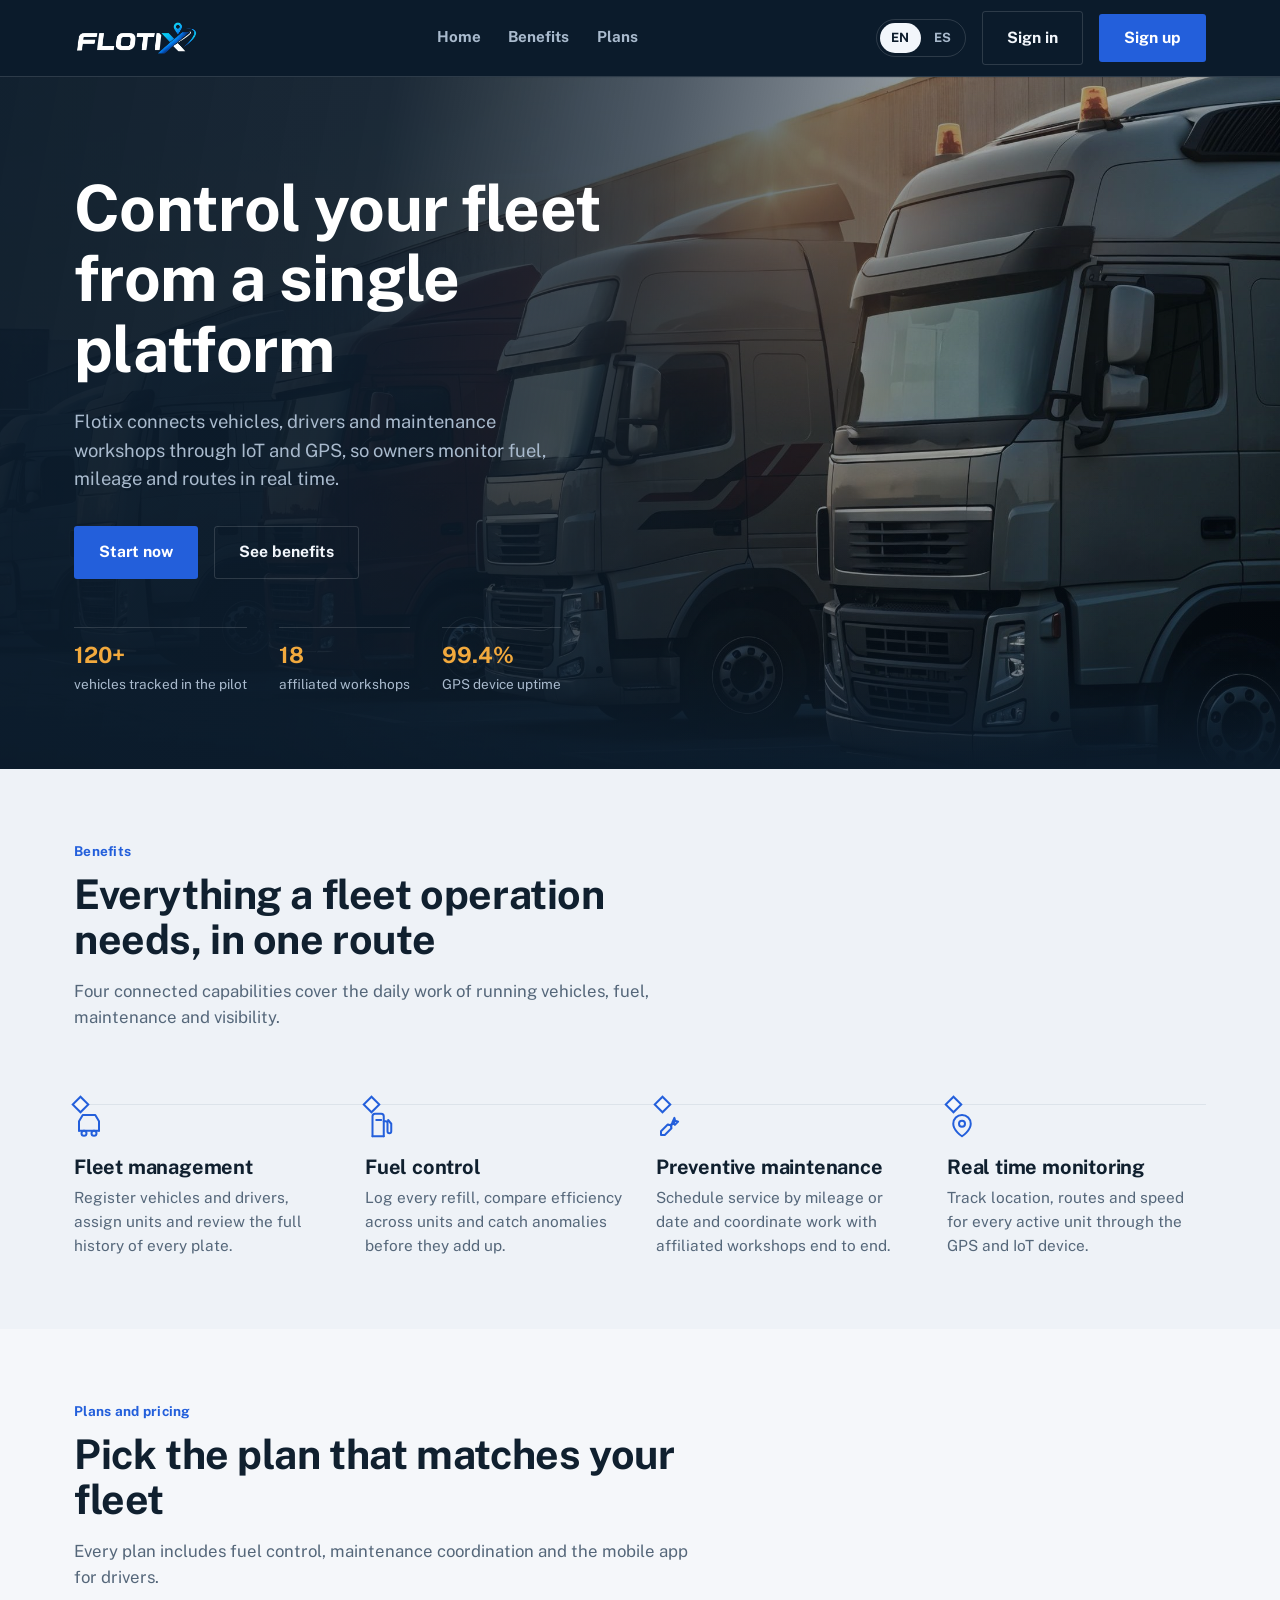
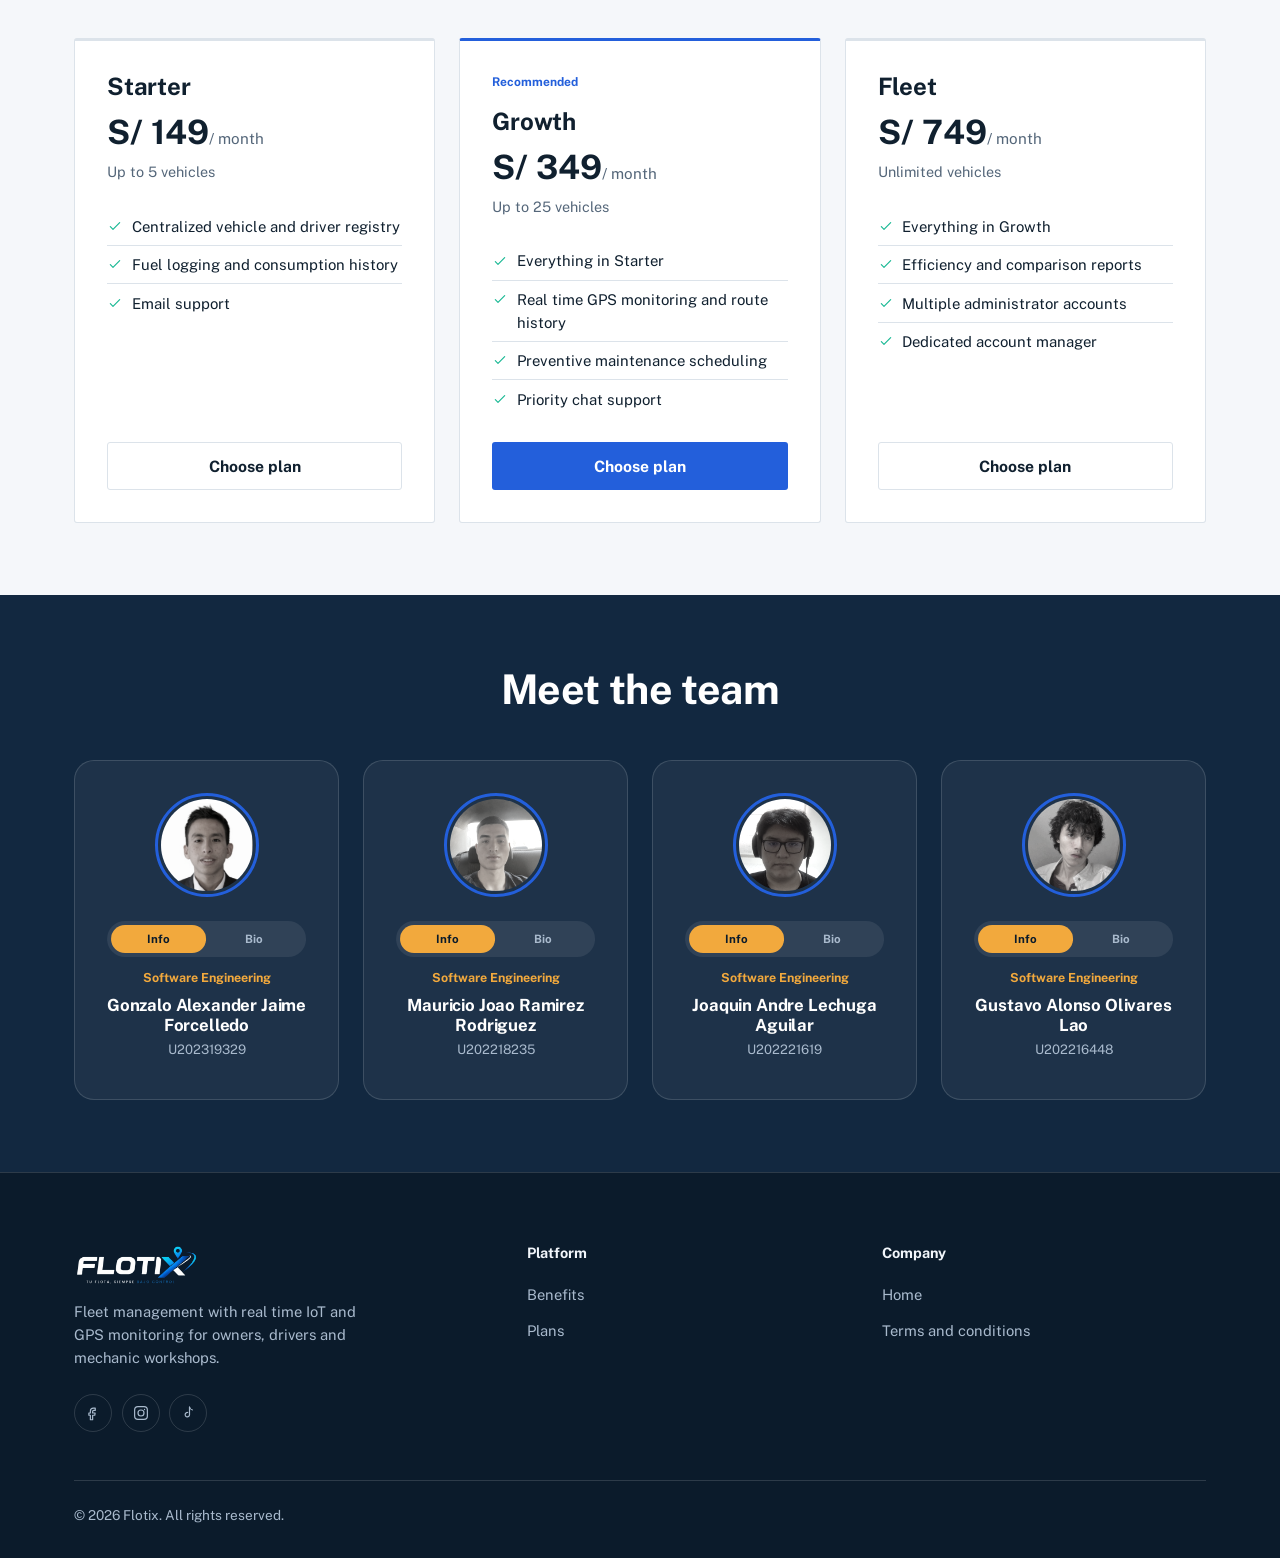
==== commit 5af80890: "develop: update" ====
--- a/index.html
+++ b/index.html
@@ -32,7 +32,7 @@
         <button type="button" data-lang="en" aria-pressed="true">EN</button>
         <button type="button" data-lang="es" aria-pressed="false">ES</button>
       </div>
-      <button type="button" class="btn btn-ghost desktop-only" data-i18n="nav.signIn">Sign in</button>
+      <a class="btn btn-ghost desktop-only" href="https://flotix-app-web.netlify.app/dashboard" target="_blank" rel="noopener noreferrer" data-i18n="nav.signIn">Sign in</a>
       <button type="button" class="btn btn-primary desktop-only" data-i18n="nav.signUp">Sign up</button>
       <button class="nav-toggle" type="button" aria-expanded="false" aria-controls="primary-nav" aria-label="Toggle navigation menu">
         <svg class="icon-menu" viewBox="0 0 24 24" fill="none" stroke="currentColor" stroke-width="1.75" stroke-linecap="round" aria-hidden="true"><path d="M3 6h18M3 12h18M3 18h18"/></svg>
@@ -67,25 +67,6 @@
             <span class="stat-num">99.4%</span>
             <span class="stat-label" data-i18n="hero.statUptime">GPS device uptime</span>
           </div>
-        </div>
-      </div>
-    </div>
-  </section>
-
-  <!-- About the Product -->
-  <section id="about-product">
-    <div class="container">
-      <div class="section-head">
-        <span class="kicker" data-i18n="aboutProduct.kicker">About the product</span>
-        <h2 data-i18n="aboutProduct.title">See Flotix in action</h2>
-        <p data-i18n="aboutProduct.subtitle">A short walkthrough of the fleet dashboard, the driver app and the workshop panel.</p>
-      </div>
-      <div class="video-frame">
-        <div class="video-placeholder">
-          <span class="play-ring" aria-hidden="true">
-            <svg viewBox="0 0 24 24" fill="currentColor" aria-hidden="true"><path d="M8 5v14l11-7z"/></svg>
-          </span>
-          <span class="note" data-i18n="aboutProduct.comingSoon">Video coming soon</span>
         </div>
       </div>
     </div>
@@ -260,25 +241,6 @@
           </div>
         </div>
 
-      </div>
-    </div>
-  </section>
-
-  <!-- About the Team -->
-  <section id="about-team" class="section-alt">
-    <div class="container">
-      <div class="section-head">
-        <span class="kicker" data-i18n="aboutTeam.kicker">About the team</span>
-        <h2 data-i18n="aboutTeam.title">Meet the people building Flotix</h2>
-        <p data-i18n="aboutTeam.subtitle">A behind-the-scenes look at how the Developers Team works together.</p>
-      </div>
-      <div class="video-frame">
-        <div class="video-placeholder">
-          <span class="play-ring" aria-hidden="true">
-            <svg viewBox="0 0 24 24" fill="currentColor" aria-hidden="true"><path d="M8 5v14l11-7z"/></svg>
-          </span>
-          <span class="note" data-i18n="aboutTeam.comingSoon">Video coming soon</span>
-        </div>
       </div>
     </div>
   </section>
--- a/css/styles.css
+++ b/css/styles.css
@@ -679,50 +679,6 @@
   margin-top: 0.6rem;
 }
 
-/* ---------- Video placeholder (About the Product / About the Team) ---------- */
-.video-frame {
-  position: relative;
-  border: 1px solid var(--color-line-night);
-  background: var(--color-night-alt);
-  border-radius: var(--radius-md);
-  aspect-ratio: 16 / 8;
-  display: flex;
-  align-items: center;
-  justify-content: center;
-  overflow: hidden;
-}
-.video-frame::before {
-  content: "";
-  position: absolute;
-  inset: 0;
-  background: linear-gradient(120deg, transparent 46%, rgba(35, 95, 219, 0.18) 50%, transparent 54%);
-}
-.video-placeholder {
-  position: relative;
-  text-align: center;
-  color: var(--color-on-night-muted);
-}
-.video-placeholder .play-ring {
-  width: 68px;
-  height: 68px;
-  border: 1.5px solid var(--color-line-night);
-  border-radius: 50%;
-  display: flex;
-  align-items: center;
-  justify-content: center;
-  margin: 0 auto var(--space-2);
-}
-.video-placeholder .play-ring svg {
-  width: 22px;
-  height: 22px;
-  color: var(--color-on-night);
-  margin-left: 3px;
-}
-.video-placeholder .note {
-  font-weight: 700;
-  font-size: 0.85rem;
-}
-
 /* ---------- Footer ---------- */
 .site-footer {
   background: var(--color-night);
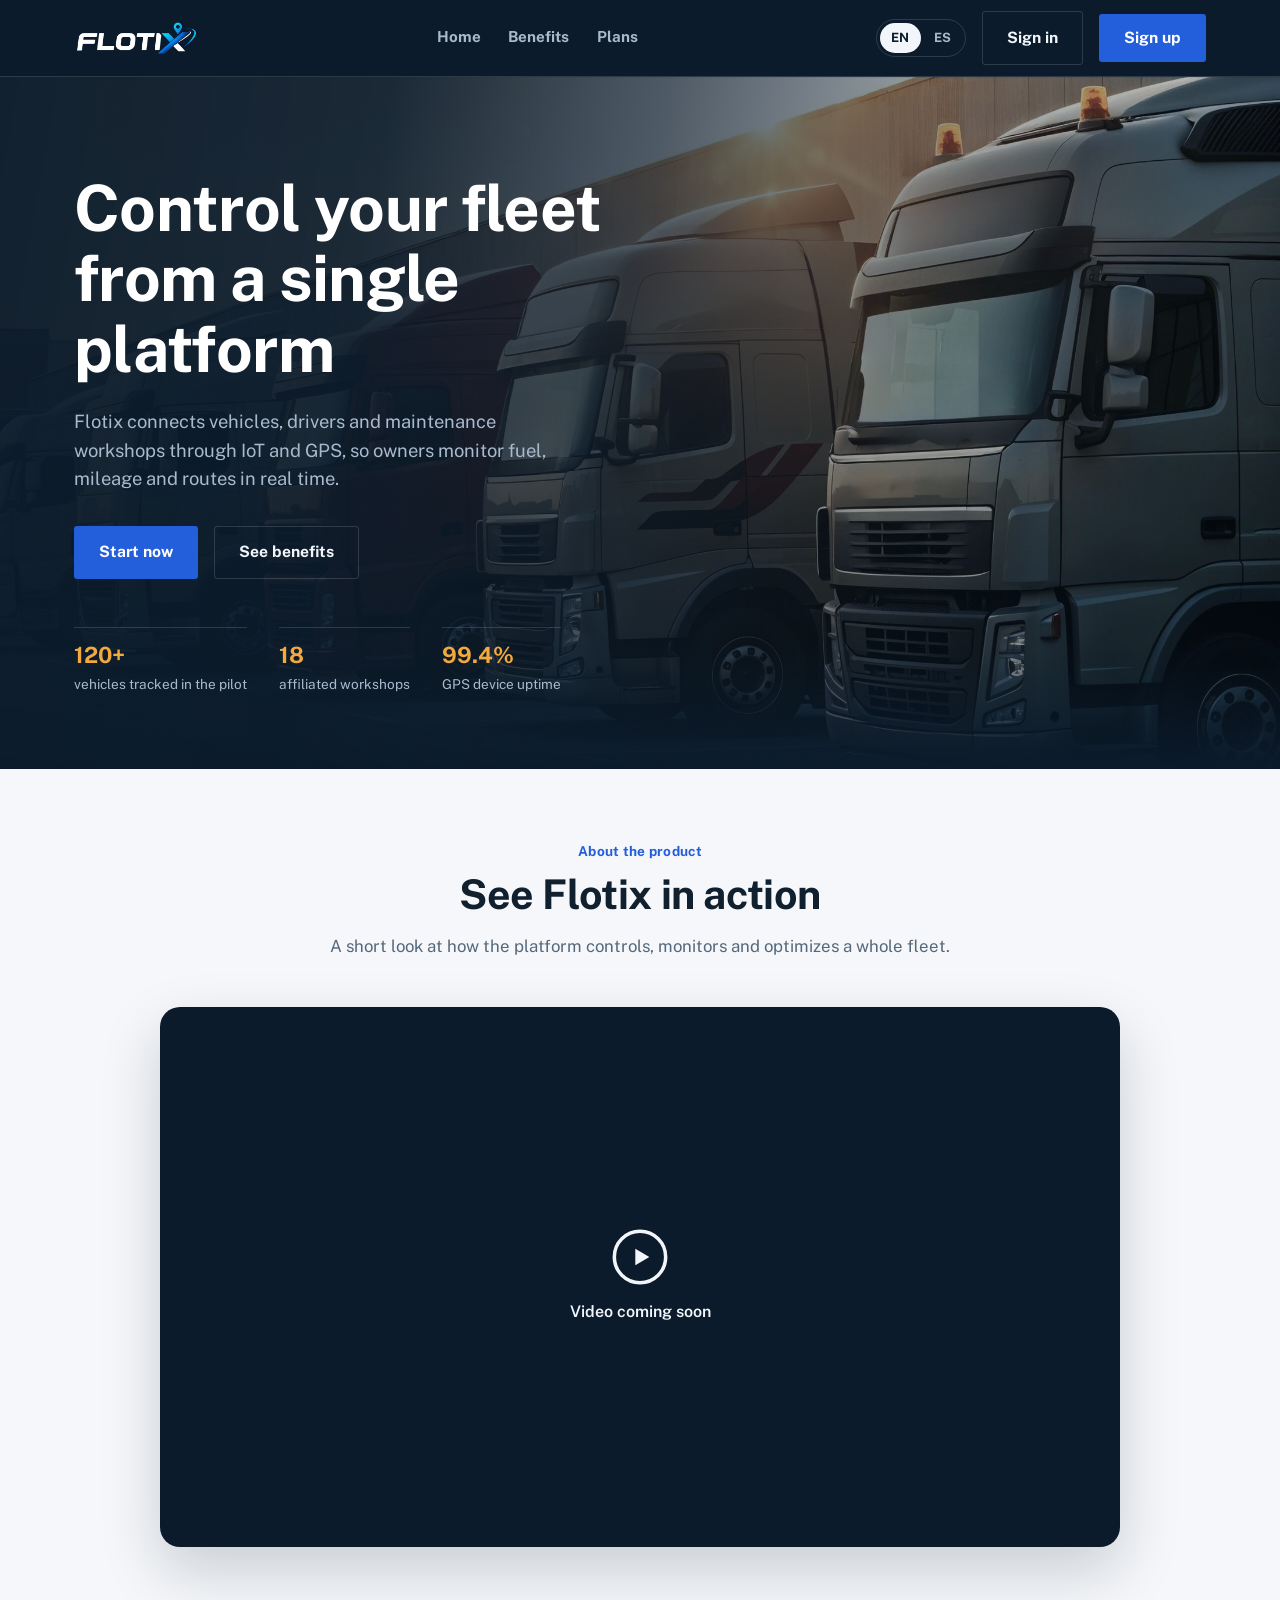
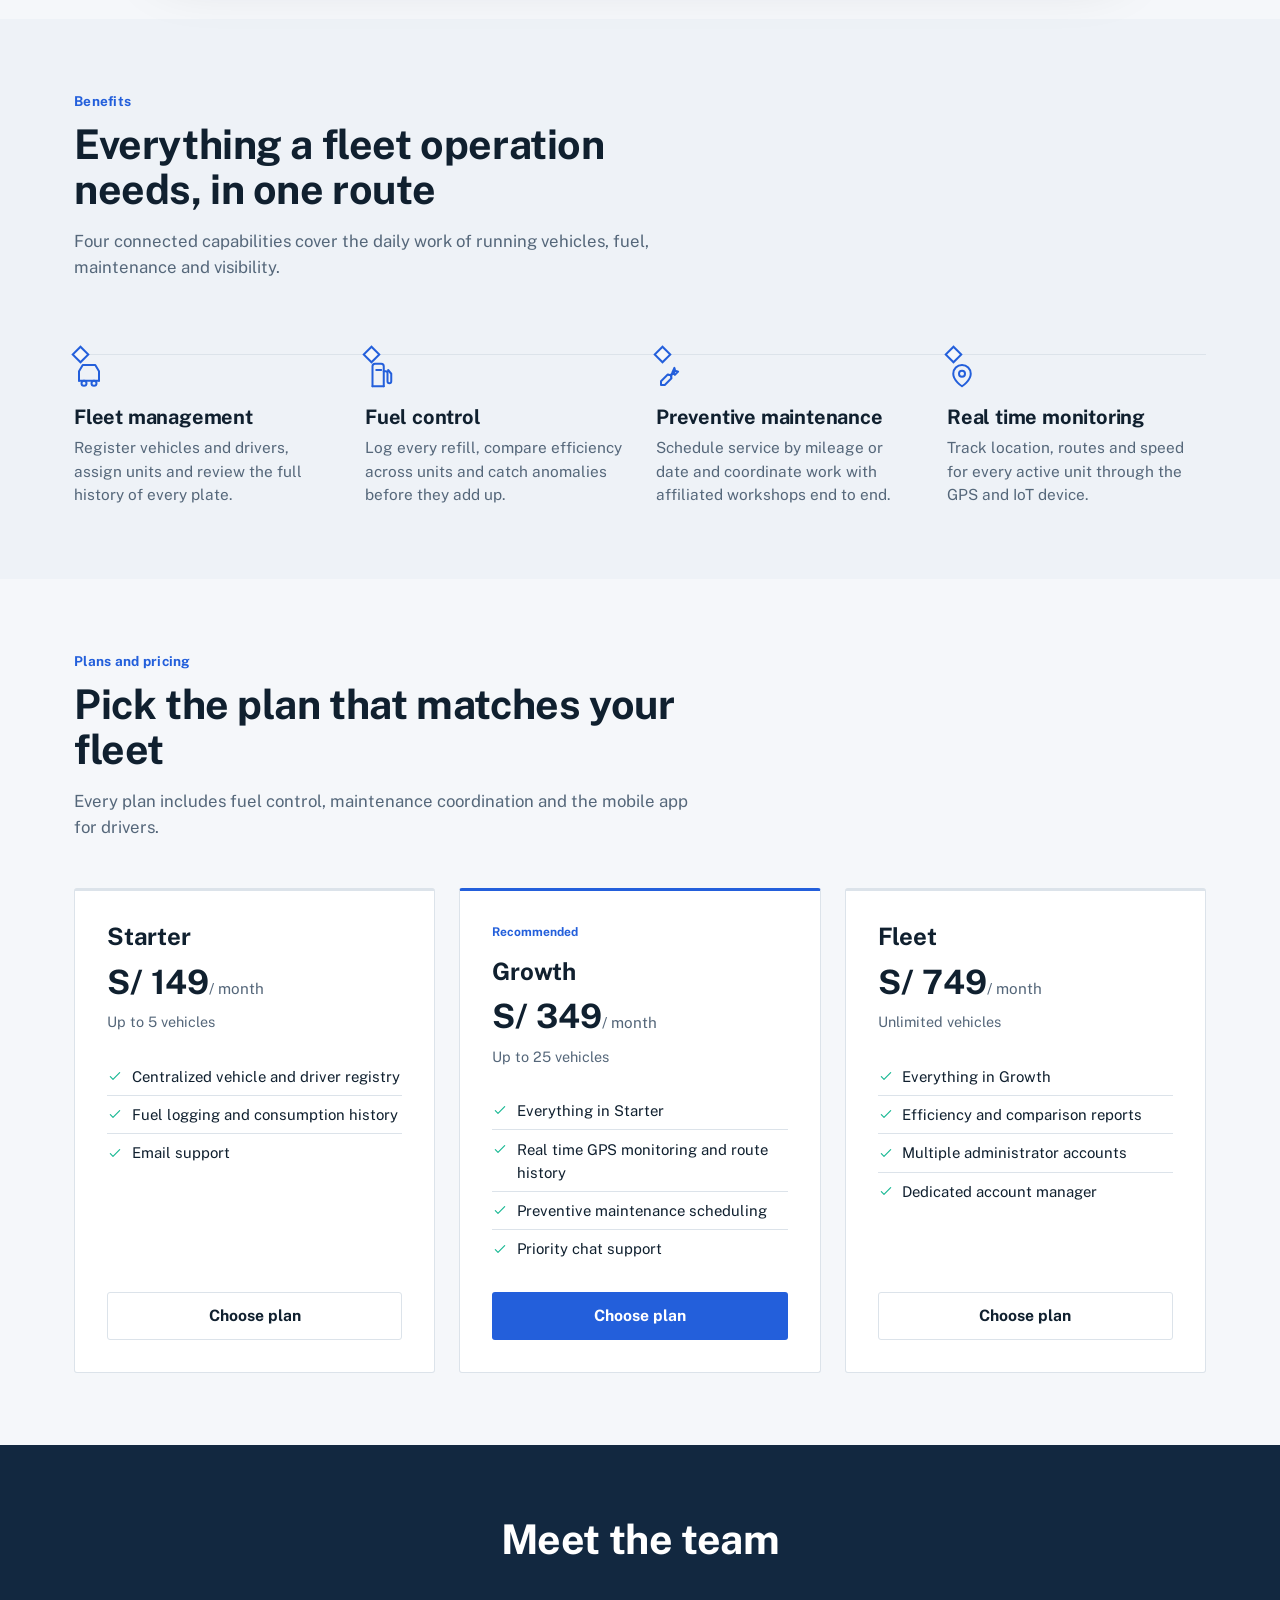
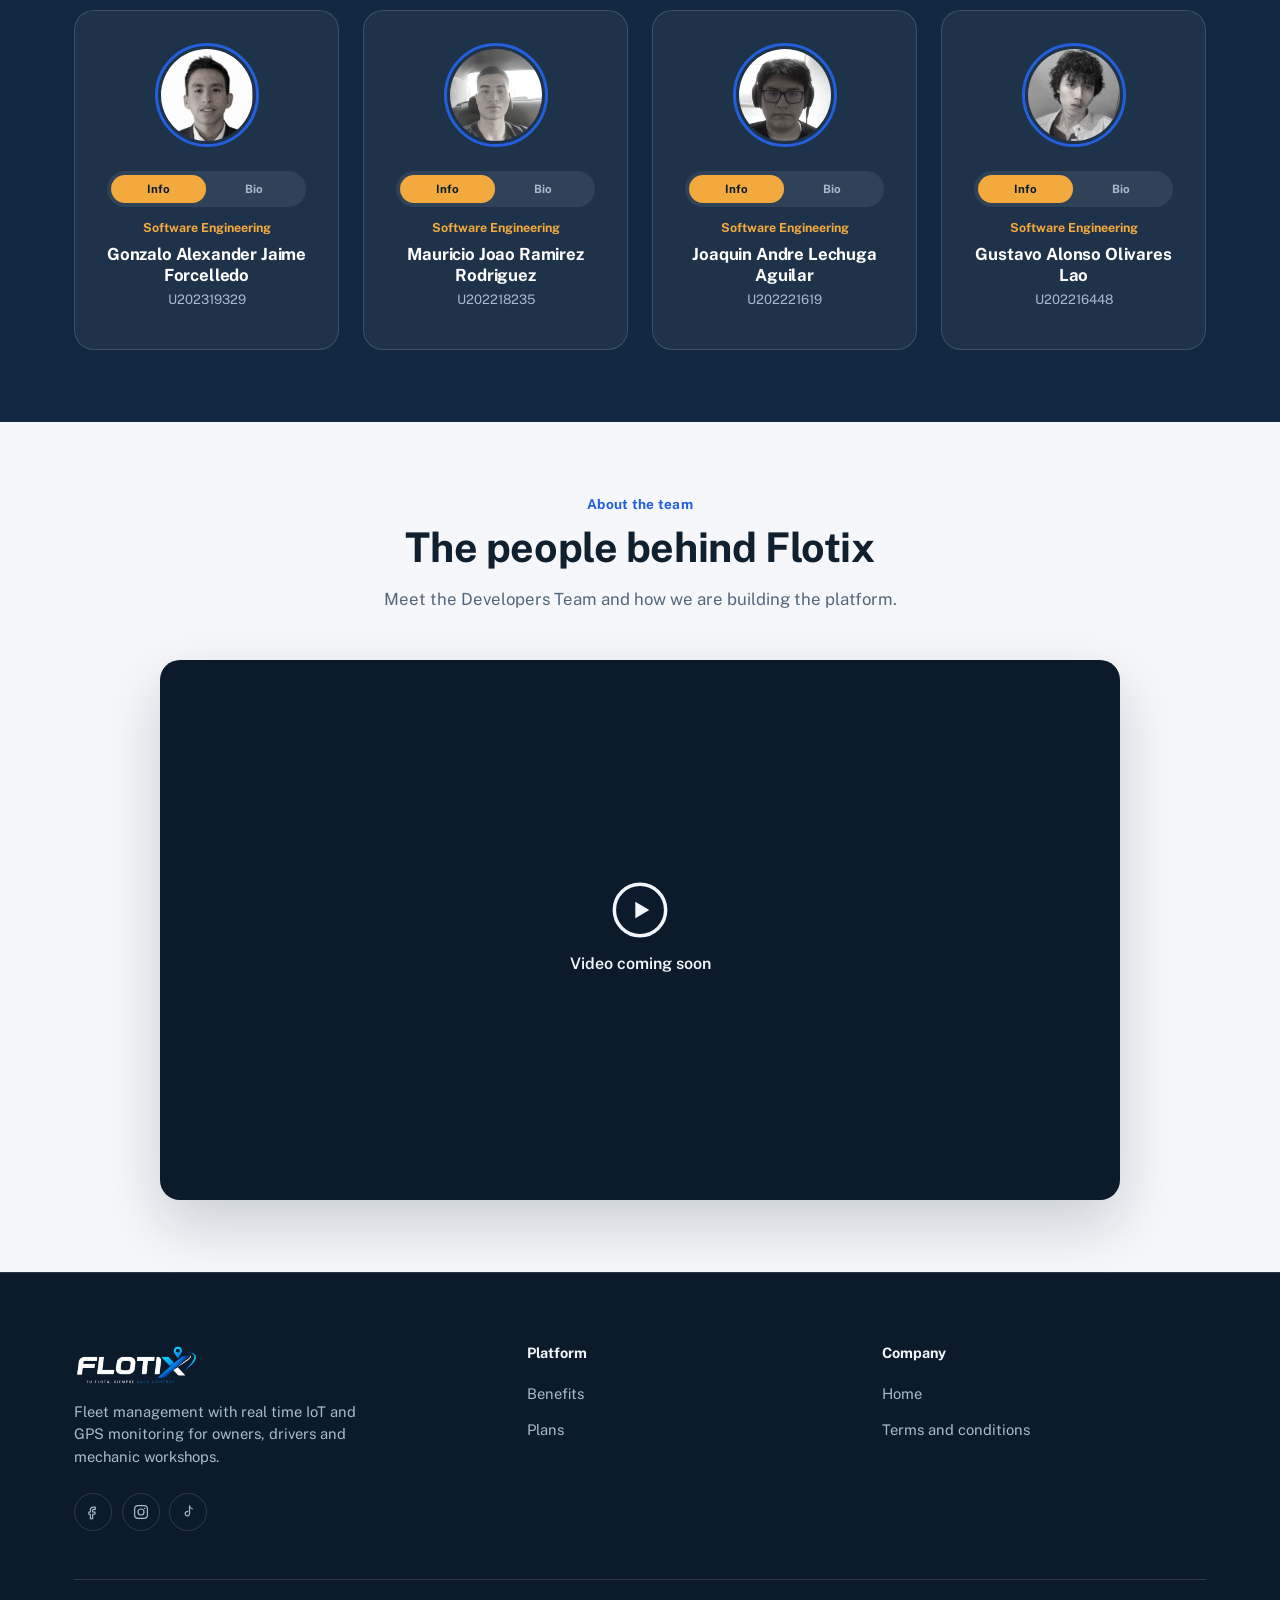
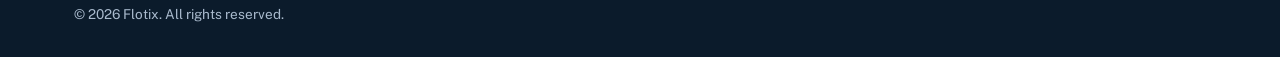
==== commit c1f75d5a: "chore: commit update" ====
--- a/index.html
+++ b/index.html
@@ -72,6 +72,25 @@
     </div>
   </section>
 
+  <!-- Sobre el producto (video) -->
+  <section id="about-product" class="video-section">
+    <div class="container">
+      <div class="section-head video-head">
+        <span class="kicker" data-i18n="aboutProduct.kicker">KICKER</span>
+        <h2 data-i18n="aboutProduct.title">TITLE</h2>
+        <p data-i18n="aboutProduct.subtitle">SUB</p>
+      </div>
+      <div class="video-frame">
+        <!-- Replace the placeholder below with your video, for example:
+             <iframe src="https://www.youtube.com/embed/VIDEO_ID" title="Video" allowfullscreen></iframe> -->
+        <div class="video-placeholder">
+          <svg viewBox="0 0 24 24" width="56" height="56" aria-hidden="true"><circle cx="12" cy="12" r="11" fill="none" stroke="currentColor" stroke-width="1.5"/><path d="M10 8.5v7l6-3.5z" fill="currentColor"/></svg>
+          <span data-i18n="aboutProduct.placeholder">Video coming soon</span>
+        </div>
+      </div>
+    </div>
+  </section>
+
   <!-- Beneficios -->
   <section id="benefits" class="section-alt">
     <div class="container">
@@ -241,6 +260,25 @@
           </div>
         </div>
 
+      </div>
+    </div>
+  </section>
+
+  <!-- Sobre el equipo (video) -->
+  <section id="about-team" class="video-section">
+    <div class="container">
+      <div class="section-head video-head">
+        <span class="kicker" data-i18n="aboutTeam.kicker">KICKER</span>
+        <h2 data-i18n="aboutTeam.title">TITLE</h2>
+        <p data-i18n="aboutTeam.subtitle">SUB</p>
+      </div>
+      <div class="video-frame">
+        <!-- Replace the placeholder below with your video, for example:
+             <iframe src="https://www.youtube.com/embed/VIDEO_ID" title="Video" allowfullscreen></iframe> -->
+        <div class="video-placeholder">
+          <svg viewBox="0 0 24 24" width="56" height="56" aria-hidden="true"><circle cx="12" cy="12" r="11" fill="none" stroke="currentColor" stroke-width="1.5"/><path d="M10 8.5v7l6-3.5z" fill="currentColor"/></svg>
+          <span data-i18n="aboutTeam.placeholder">Video coming soon</span>
+        </div>
       </div>
     </div>
   </section>
--- a/css/styles.css
+++ b/css/styles.css
@@ -870,3 +870,38 @@
   }
 }
 
+
+/* Video sections */
+.video-section .video-head {
+  margin-inline: auto;
+  text-align: center;
+}
+.video-frame {
+  position: relative;
+  max-width: 960px;
+  margin-inline: auto;
+  aspect-ratio: 16 / 9;
+  border-radius: 20px;
+  overflow: hidden;
+  background: var(--color-night);
+  box-shadow: 0 24px 60px rgba(8, 20, 40, 0.18);
+}
+.video-frame iframe,
+.video-frame video {
+  position: absolute;
+  inset: 0;
+  width: 100%;
+  height: 100%;
+  border: 0;
+}
+.video-placeholder {
+  position: absolute;
+  inset: 0;
+  display: flex;
+  flex-direction: column;
+  align-items: center;
+  justify-content: center;
+  gap: 0.9rem;
+  color: var(--color-on-night);
+  font-weight: 600;
+}
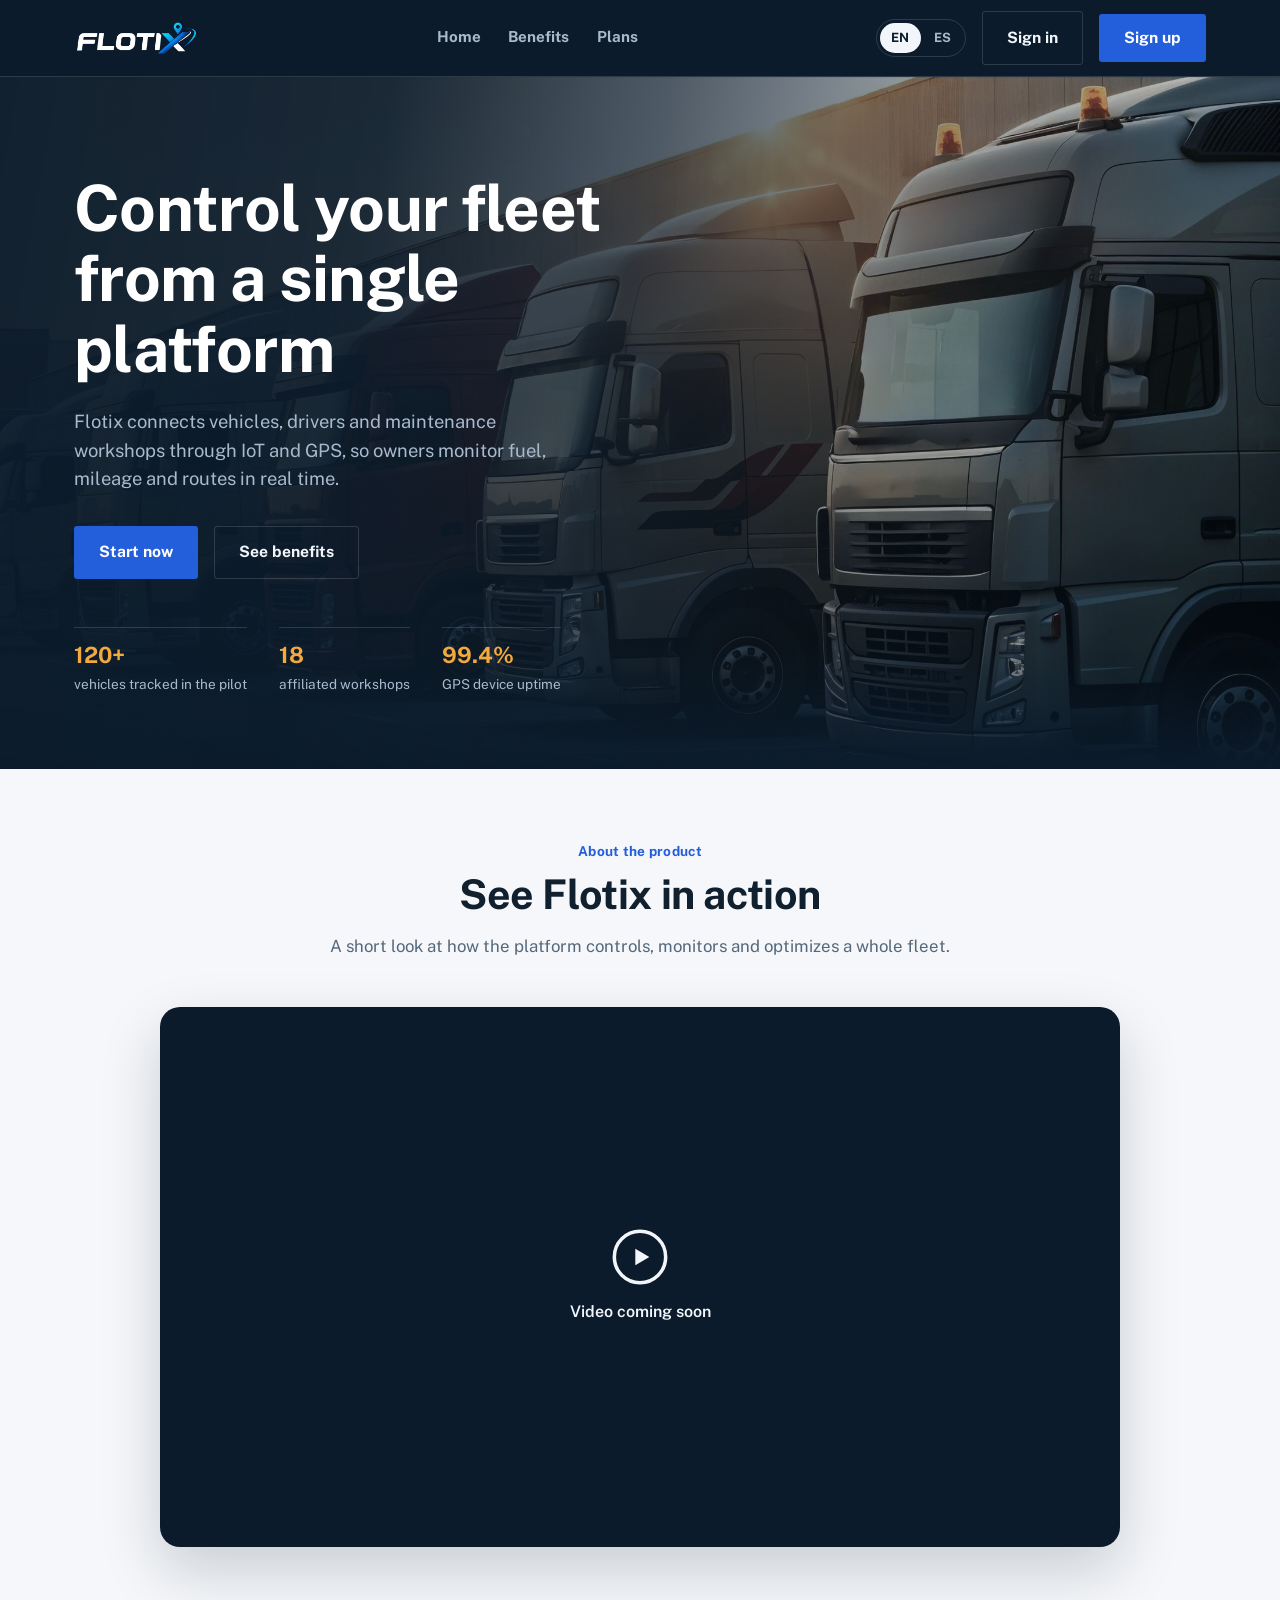
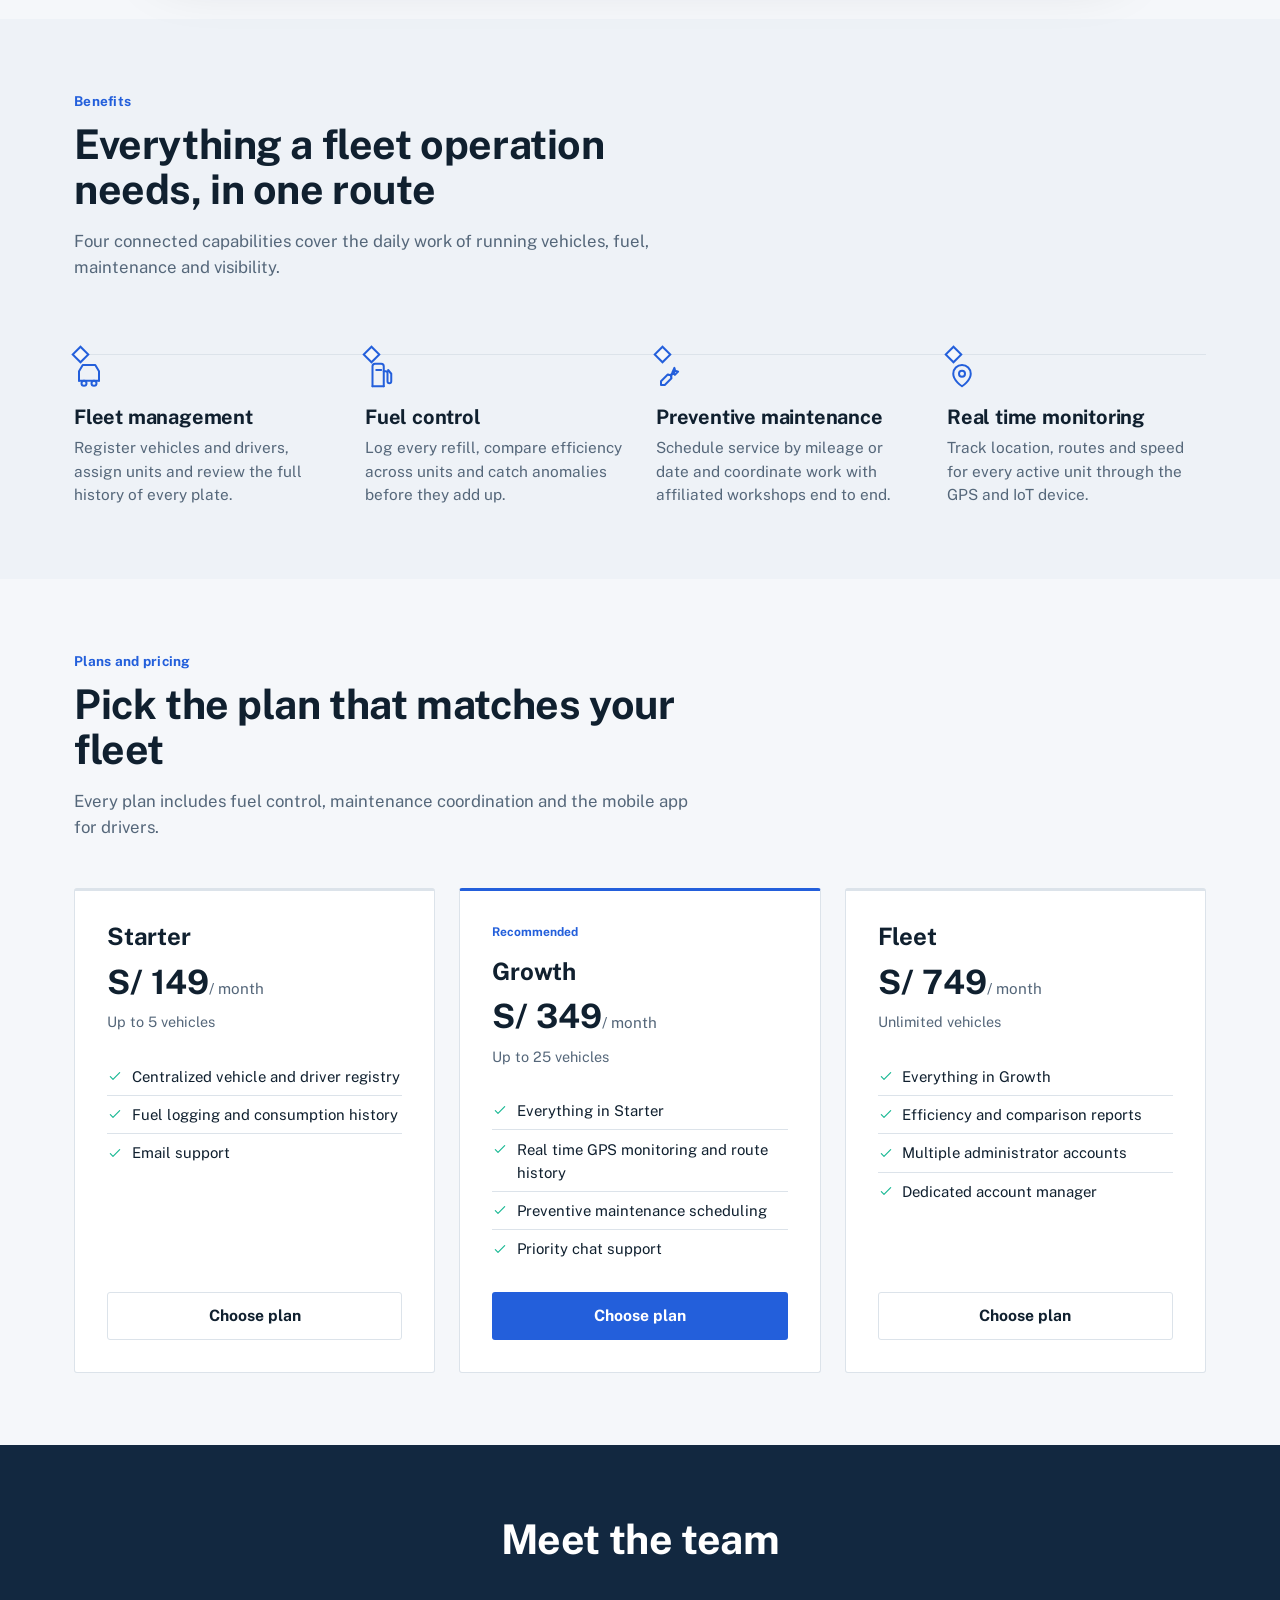
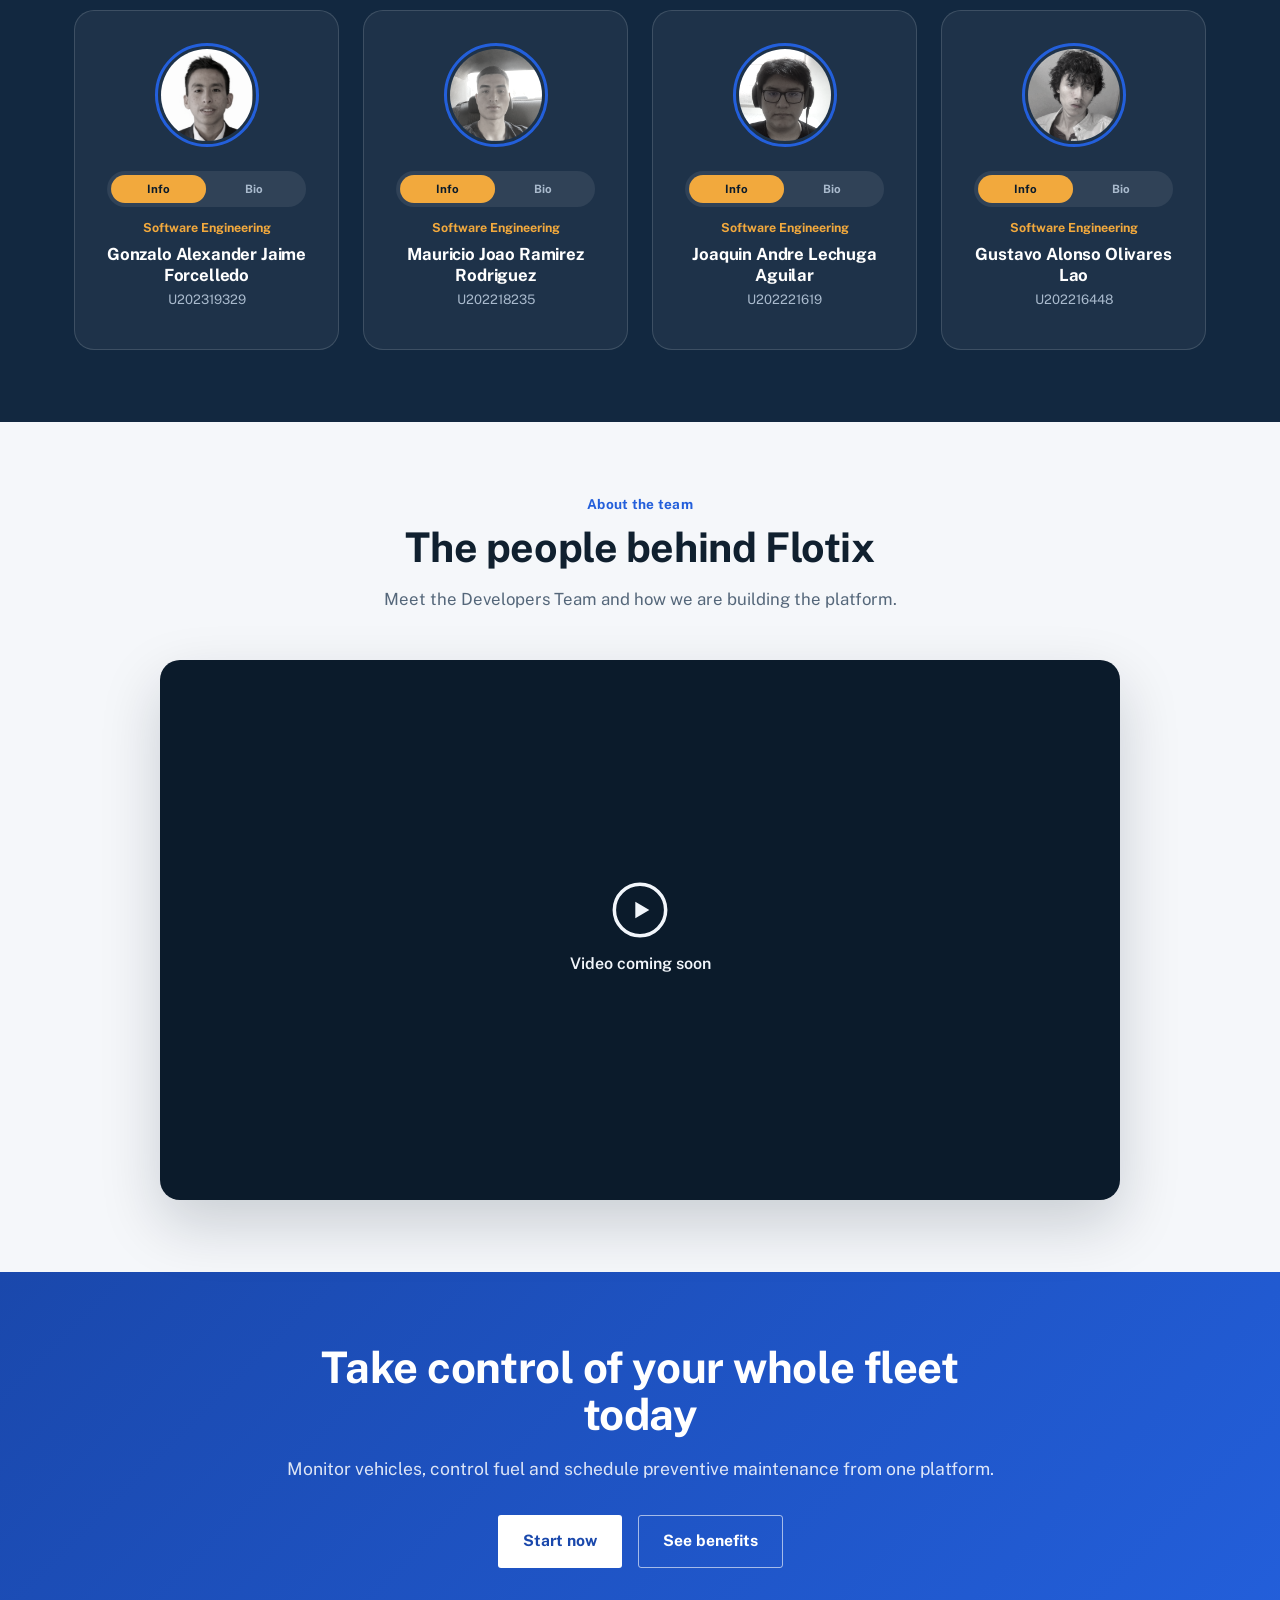
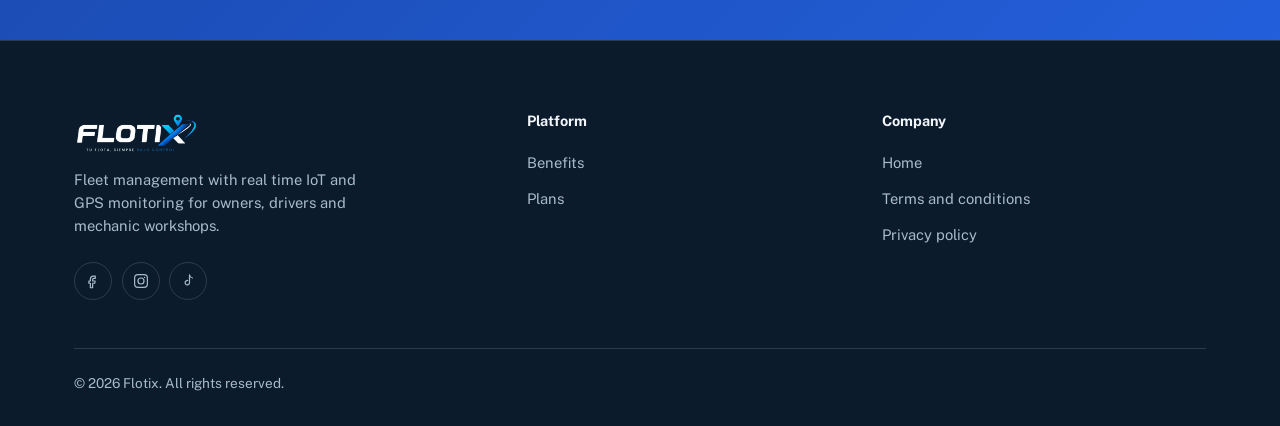
==== commit e7701398: "feat(call-to-action): added call to action" ====
--- a/index.html
+++ b/index.html
@@ -80,9 +80,7 @@
         <h2 data-i18n="aboutProduct.title">TITLE</h2>
         <p data-i18n="aboutProduct.subtitle">SUB</p>
       </div>
-      <div class="video-frame">
-        <!-- Replace the placeholder below with your video, for example:
-             <iframe src="https://www.youtube.com/embed/VIDEO_ID" title="Video" allowfullscreen></iframe> -->
+      <div class="video-frame" data-video-url="">
         <div class="video-placeholder">
           <svg viewBox="0 0 24 24" width="56" height="56" aria-hidden="true"><circle cx="12" cy="12" r="11" fill="none" stroke="currentColor" stroke-width="1.5"/><path d="M10 8.5v7l6-3.5z" fill="currentColor"/></svg>
           <span data-i18n="aboutProduct.placeholder">Video coming soon</span>
@@ -272,13 +270,24 @@
         <h2 data-i18n="aboutTeam.title">TITLE</h2>
         <p data-i18n="aboutTeam.subtitle">SUB</p>
       </div>
-      <div class="video-frame">
-        <!-- Replace the placeholder below with your video, for example:
-             <iframe src="https://www.youtube.com/embed/VIDEO_ID" title="Video" allowfullscreen></iframe> -->
+      <div class="video-frame" data-video-url="">
         <div class="video-placeholder">
           <svg viewBox="0 0 24 24" width="56" height="56" aria-hidden="true"><circle cx="12" cy="12" r="11" fill="none" stroke="currentColor" stroke-width="1.5"/><path d="M10 8.5v7l6-3.5z" fill="currentColor"/></svg>
           <span data-i18n="aboutTeam.placeholder">Video coming soon</span>
         </div>
+      </div>
+    </div>
+  </section>
+
+
+  <!-- Call to action -->
+  <section id="cta" class="cta-band">
+    <div class="container cta-inner">
+      <h2 data-i18n="cta.title">Take control of your whole fleet today</h2>
+      <p data-i18n="cta.subtitle">Monitor vehicles, control fuel and schedule preventive maintenance from one platform.</p>
+      <div class="cta-actions">
+        <a class="btn btn-light" href="#plans" data-i18n="hero.ctaPrimary">Start now</a>
+        <a class="btn btn-ghost" href="#benefits" data-i18n="hero.ctaSecondary">See benefits</a>
       </div>
     </div>
   </section>
@@ -326,6 +335,7 @@
         <ul>
           <li><a href="#home" data-i18n="nav.home">Home</a></li>
           <li><a href="terms.html" data-i18n="footer.terms">Terms and conditions</a></li>
+          <li><a href="privacy.html" data-i18n="footer.privacy">Privacy policy</a></li>
         </ul>
       </div>
     </div>
--- a/css/styles.css
+++ b/css/styles.css
@@ -905,3 +905,43 @@
   color: var(--color-on-night);
   font-weight: 600;
 }
+
+/* Call to action band */
+.cta-band {
+  background: linear-gradient(135deg, var(--color-route-dark), var(--color-route));
+  color: #ffffff;
+  text-align: center;
+}
+.cta-inner {
+  max-width: 760px;
+}
+.cta-inner h2 {
+  font-size: clamp(1.9rem, 3.4vw, 2.8rem);
+  color: #ffffff;
+}
+.cta-inner p {
+  margin-top: var(--space-2);
+  font-size: 1.1rem;
+  color: rgba(255, 255, 255, 0.85);
+}
+.cta-actions {
+  display: flex;
+  flex-wrap: wrap;
+  justify-content: center;
+  gap: var(--space-2);
+  margin-top: var(--space-4);
+}
+.btn-light {
+  background: #ffffff;
+  color: var(--color-route-dark);
+}
+.btn-light:hover {
+  background: var(--color-route-light);
+}
+.cta-band .btn-ghost {
+  border-color: rgba(255, 255, 255, 0.6);
+  color: #ffffff;
+}
+.cta-band .btn-ghost:hover {
+  border-color: #ffffff;
+}
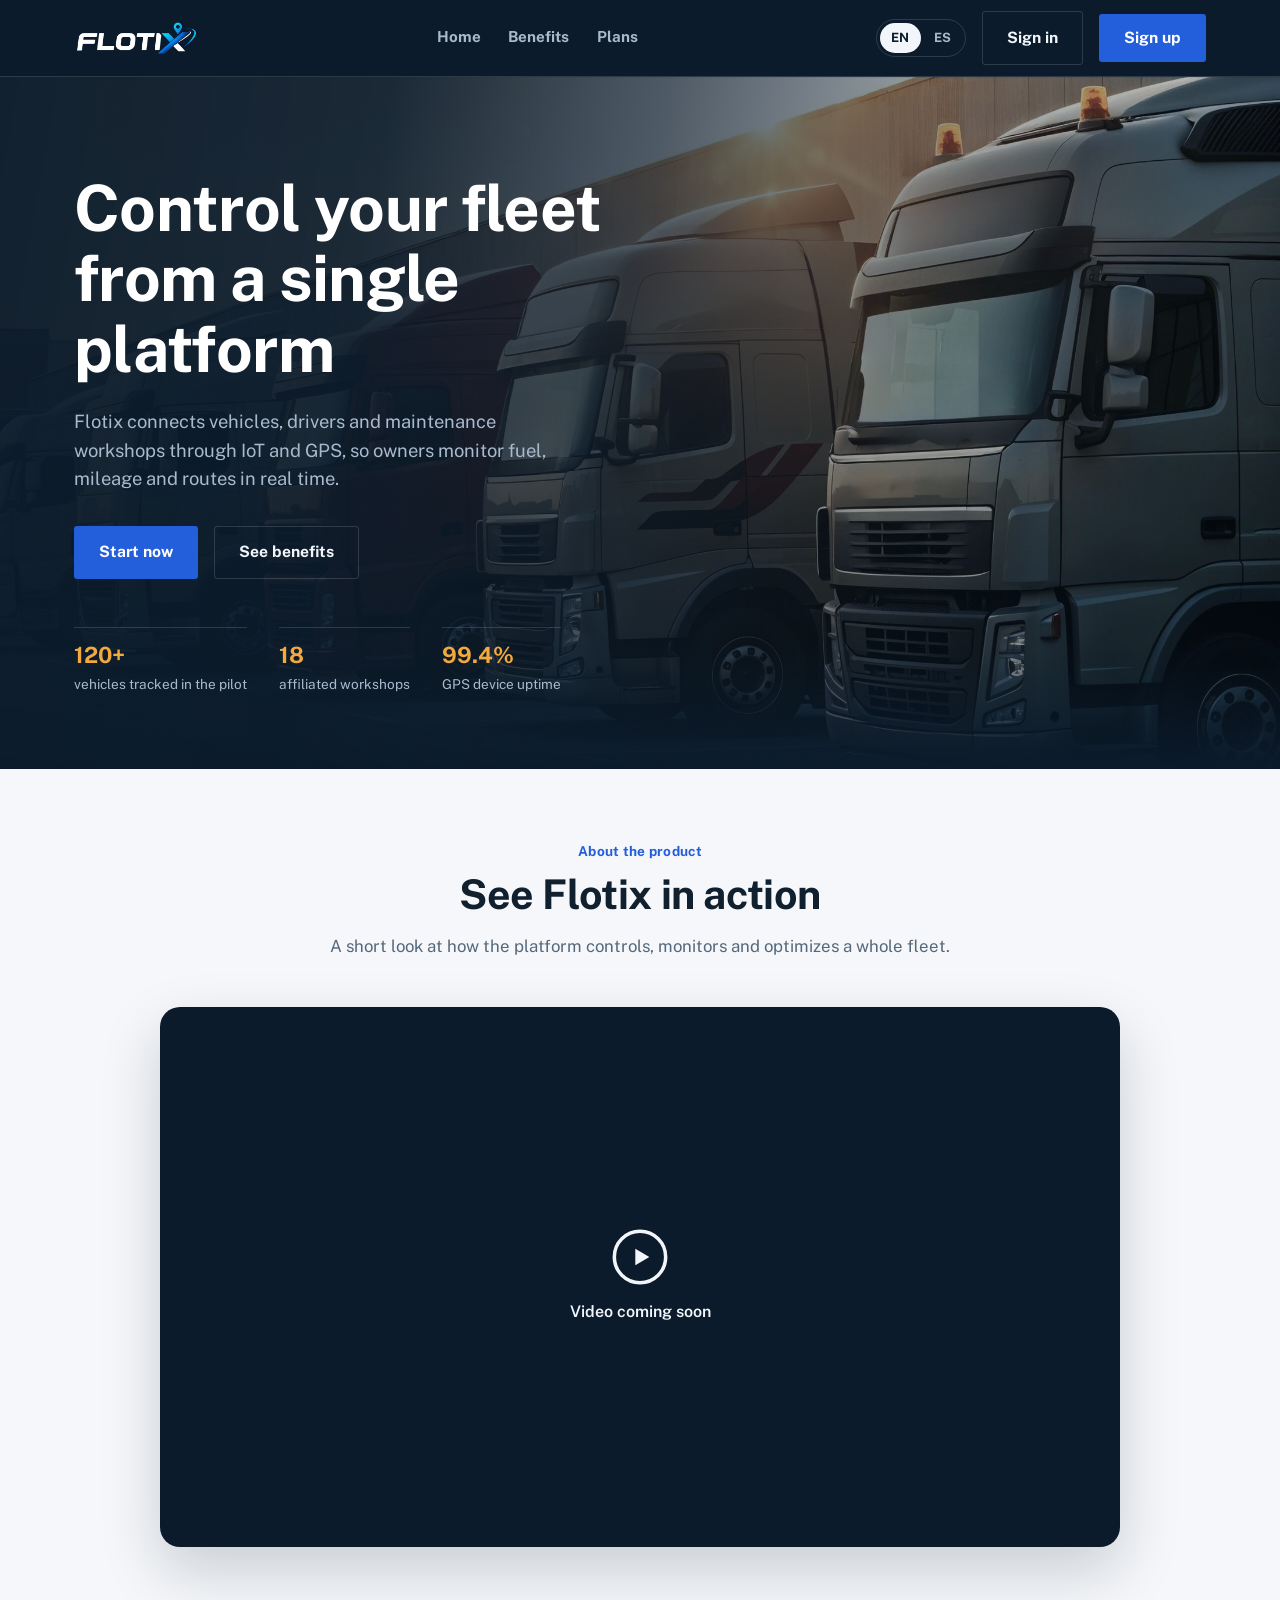
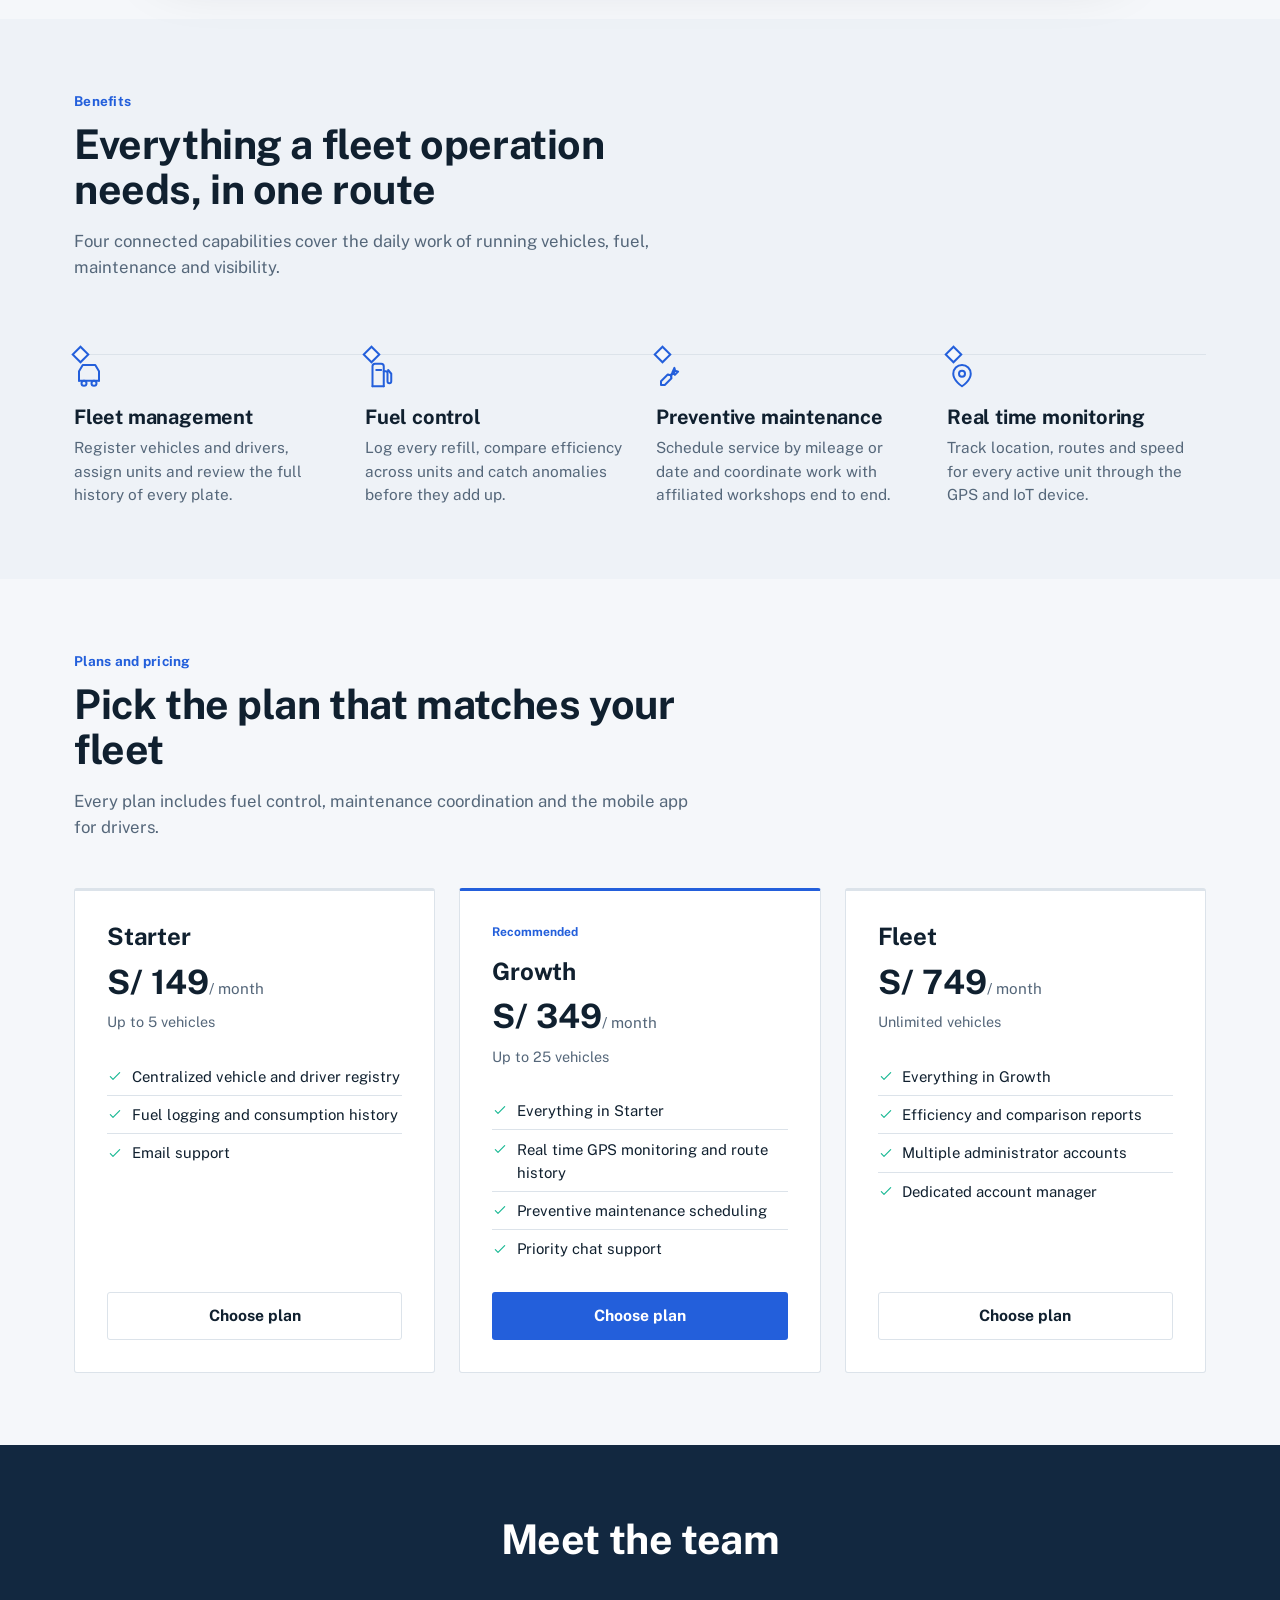
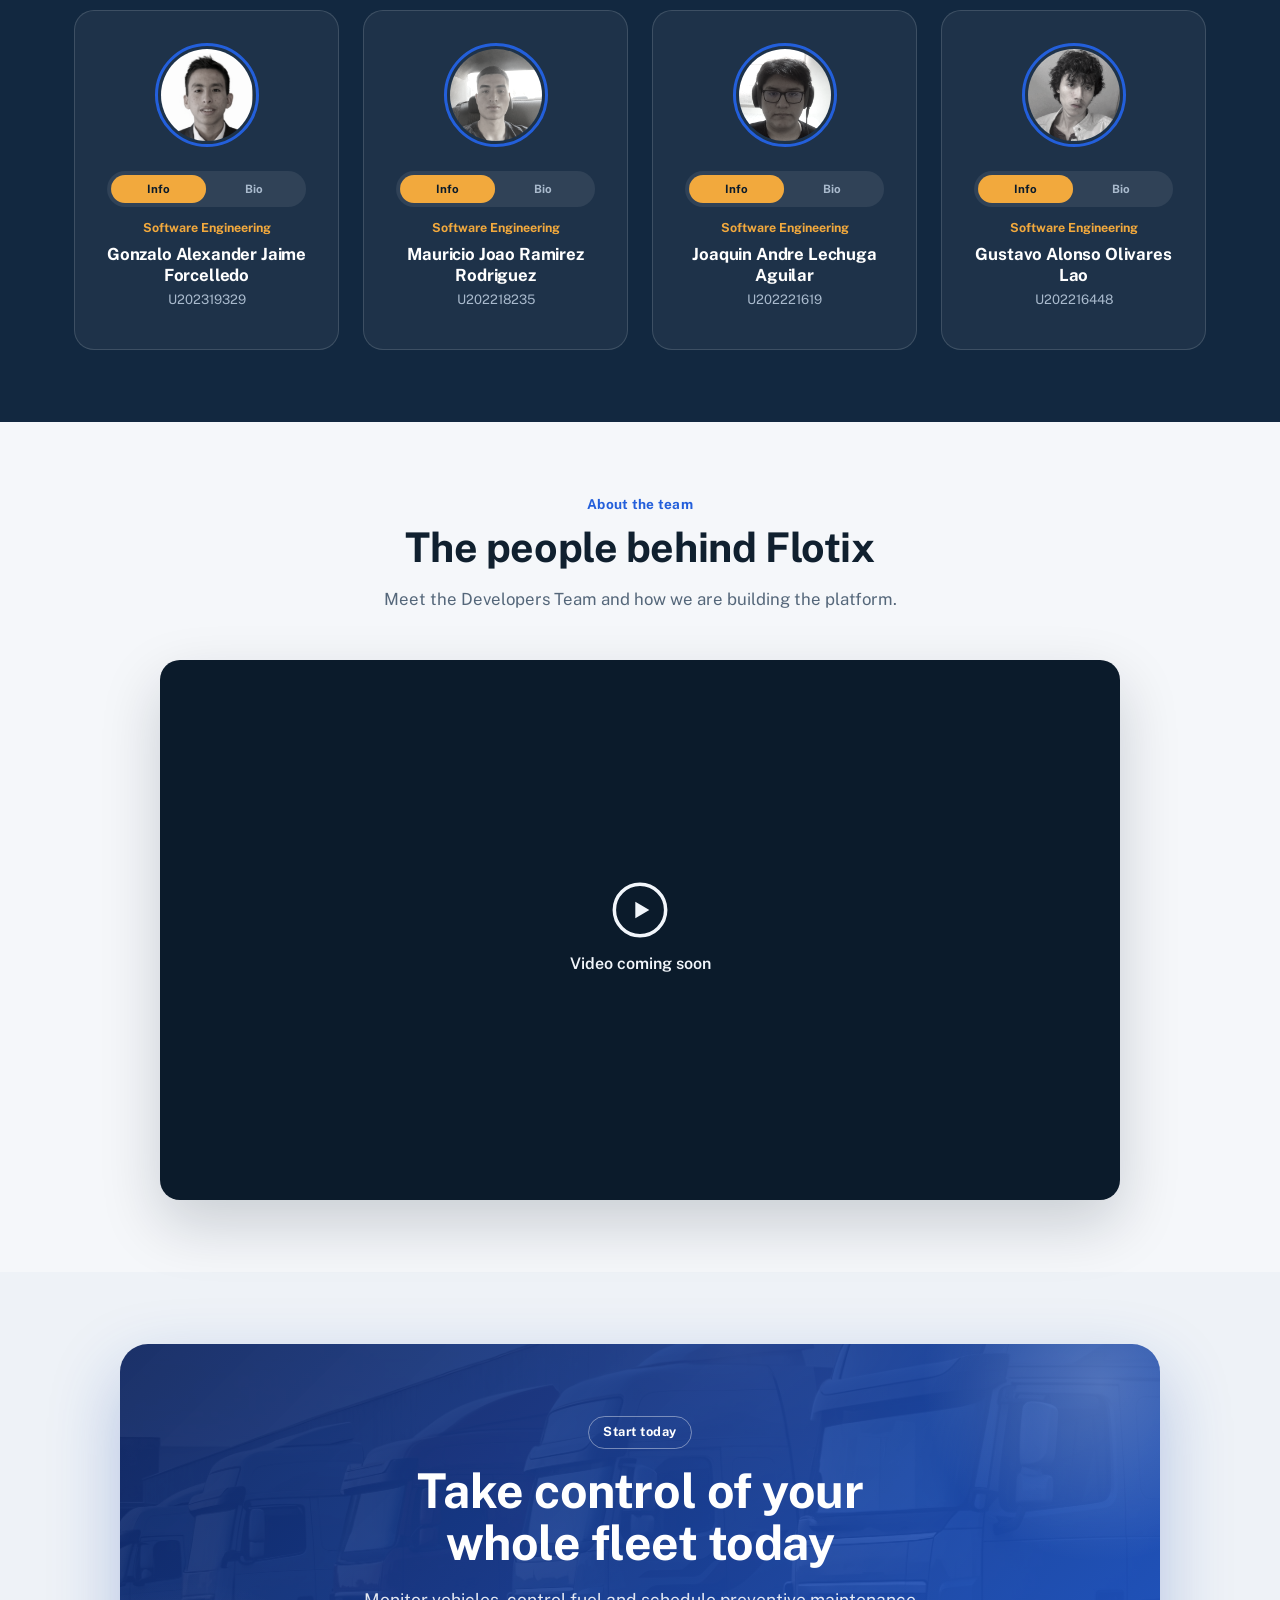
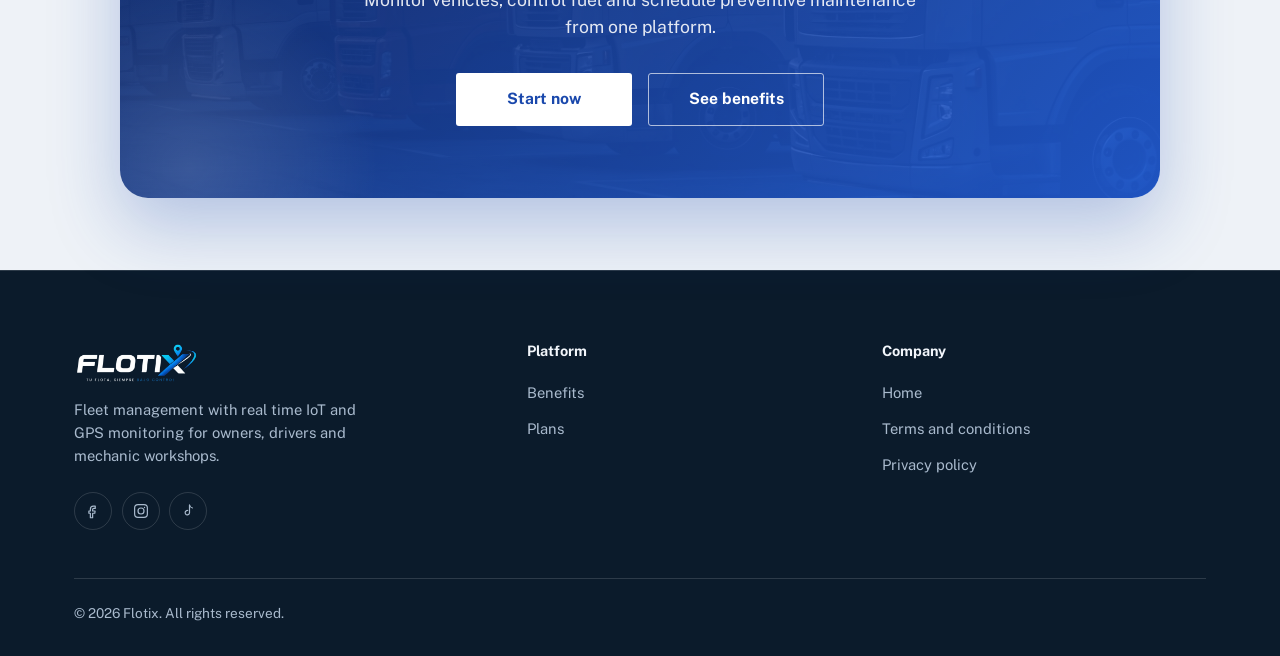
==== commit 5cb013a0: "feat(call-to-action): added call to action" ====
--- a/index.html
+++ b/index.html
@@ -281,13 +281,16 @@
 
 
   <!-- Call to action -->
-  <section id="cta" class="cta-band">
-    <div class="container cta-inner">
-      <h2 data-i18n="cta.title">Take control of your whole fleet today</h2>
-      <p data-i18n="cta.subtitle">Monitor vehicles, control fuel and schedule preventive maintenance from one platform.</p>
-      <div class="cta-actions">
-        <a class="btn btn-light" href="#plans" data-i18n="hero.ctaPrimary">Start now</a>
-        <a class="btn btn-ghost" href="#benefits" data-i18n="hero.ctaSecondary">See benefits</a>
+  <section id="cta" class="cta-section">
+    <div class="container">
+      <div class="cta-card">
+        <span class="cta-kicker" data-i18n="cta.kicker">Flotix</span>
+        <h2 data-i18n="cta.title">Take control of your whole fleet today</h2>
+        <p data-i18n="cta.subtitle">Monitor vehicles, control fuel and schedule preventive maintenance from one platform.</p>
+        <div class="cta-actions">
+          <a class="btn btn-light" href="#plans" data-i18n="hero.ctaPrimary">Start now</a>
+          <a class="btn btn-ghost" href="#benefits" data-i18n="hero.ctaSecondary">See benefits</a>
+        </div>
       </div>
     </div>
   </section>
--- a/css/styles.css
+++ b/css/styles.css
@@ -679,6 +679,134 @@
   margin-top: 0.6rem;
 }
 
+/* ---------- Video sections ---------- */
+.video-section .video-head {
+  margin-inline: auto;
+  text-align: center;
+}
+.video-frame {
+  position: relative;
+  max-width: 960px;
+  margin-inline: auto;
+  aspect-ratio: 16 / 9;
+  border-radius: 20px;
+  overflow: hidden;
+  background: var(--color-night);
+  box-shadow: 0 24px 60px rgba(8, 20, 40, 0.18);
+}
+.video-frame iframe,
+.video-frame video {
+  position: absolute;
+  inset: 0;
+  width: 100%;
+  height: 100%;
+  border: 0;
+}
+.video-placeholder {
+  position: absolute;
+  inset: 0;
+  display: flex;
+  flex-direction: column;
+  align-items: center;
+  justify-content: center;
+  gap: 0.9rem;
+  color: var(--color-on-night);
+  font-weight: 600;
+}
+
+/* ---------- Call to action ---------- */
+.cta-section {
+  padding-block: var(--space-6);
+  background: var(--color-surface-tint);
+}
+.cta-card {
+  position: relative;
+  overflow: hidden;
+  isolation: isolate;
+  max-width: 1040px;
+  margin-inline: auto;
+  padding: clamp(2.5rem, 6vw, 4.5rem) clamp(1.5rem, 5vw, 4rem);
+  border-radius: 28px;
+  text-align: center;
+  color: #ffffff;
+  background:
+    linear-gradient(135deg, rgba(14, 38, 99, 0.94), rgba(35, 95, 219, 0.88)),
+    url("../images/hero-fleet.jpg") center / cover no-repeat;
+  box-shadow: 0 28px 70px rgba(26, 72, 172, 0.28);
+}
+.cta-card::before {
+  content: "";
+  position: absolute;
+  z-index: -1;
+  top: -140px;
+  right: -120px;
+  width: 360px;
+  height: 360px;
+  border-radius: 50%;
+  background: radial-gradient(circle, rgba(255, 255, 255, 0.22), transparent 70%);
+}
+.cta-card::after {
+  content: "";
+  position: absolute;
+  z-index: -1;
+  bottom: -160px;
+  left: -120px;
+  width: 380px;
+  height: 380px;
+  border-radius: 50%;
+  background: radial-gradient(circle, rgba(255, 255, 255, 0.14), transparent 70%);
+}
+.cta-kicker {
+  display: inline-block;
+  margin-bottom: var(--space-2);
+  padding: 0.35rem 0.9rem;
+  border: 1px solid rgba(255, 255, 255, 0.4);
+  border-radius: 999px;
+  font-size: 0.8rem;
+  font-weight: 700;
+  letter-spacing: 0.04em;
+  color: #ffffff;
+}
+.cta-card h2 {
+  max-width: 18ch;
+  margin-inline: auto;
+  font-size: clamp(2rem, 4vw, 3rem);
+  line-height: 1.1;
+  color: #ffffff;
+}
+.cta-card p {
+  max-width: 54ch;
+  margin: var(--space-2) auto 0;
+  font-size: 1.1rem;
+  color: rgba(255, 255, 255, 0.88);
+}
+.cta-actions {
+  display: flex;
+  flex-wrap: wrap;
+  justify-content: center;
+  gap: var(--space-2);
+  margin-top: var(--space-4);
+}
+.cta-card .btn {
+  min-width: 11rem;
+}
+.cta-card .btn-light {
+  background: #ffffff;
+  color: var(--color-route-dark);
+}
+.cta-card .btn-light:hover {
+  background: var(--color-route-light);
+}
+.cta-card .btn-ghost {
+  background: transparent;
+  border-color: rgba(255, 255, 255, 0.65);
+  color: #ffffff;
+}
+.cta-card .btn-ghost:hover {
+  border-color: #ffffff;
+  background: rgba(255, 255, 255, 0.1);
+}
+
 /* ---------- Footer ---------- */
 .site-footer {
   background: var(--color-night);
@@ -869,79 +997,3 @@
     grid-template-columns: 1fr;
   }
 }
-
-
-/* Video sections */
-.video-section .video-head {
-  margin-inline: auto;
-  text-align: center;
-}
-.video-frame {
-  position: relative;
-  max-width: 960px;
-  margin-inline: auto;
-  aspect-ratio: 16 / 9;
-  border-radius: 20px;
-  overflow: hidden;
-  background: var(--color-night);
-  box-shadow: 0 24px 60px rgba(8, 20, 40, 0.18);
-}
-.video-frame iframe,
-.video-frame video {
-  position: absolute;
-  inset: 0;
-  width: 100%;
-  height: 100%;
-  border: 0;
-}
-.video-placeholder {
-  position: absolute;
-  inset: 0;
-  display: flex;
-  flex-direction: column;
-  align-items: center;
-  justify-content: center;
-  gap: 0.9rem;
-  color: var(--color-on-night);
-  font-weight: 600;
-}
-
-/* Call to action band */
-.cta-band {
-  background: linear-gradient(135deg, var(--color-route-dark), var(--color-route));
-  color: #ffffff;
-  text-align: center;
-}
-.cta-inner {
-  max-width: 760px;
-}
-.cta-inner h2 {
-  font-size: clamp(1.9rem, 3.4vw, 2.8rem);
-  color: #ffffff;
-}
-.cta-inner p {
-  margin-top: var(--space-2);
-  font-size: 1.1rem;
-  color: rgba(255, 255, 255, 0.85);
-}
-.cta-actions {
-  display: flex;
-  flex-wrap: wrap;
-  justify-content: center;
-  gap: var(--space-2);
-  margin-top: var(--space-4);
-}
-.btn-light {
-  background: #ffffff;
-  color: var(--color-route-dark);
-}
-.btn-light:hover {
-  background: var(--color-route-light);
-}
-.cta-band .btn-ghost {
-  border-color: rgba(255, 255, 255, 0.6);
-  color: #ffffff;
-}
-.cta-band .btn-ghost:hover {
-  border-color: #ffffff;
-}
